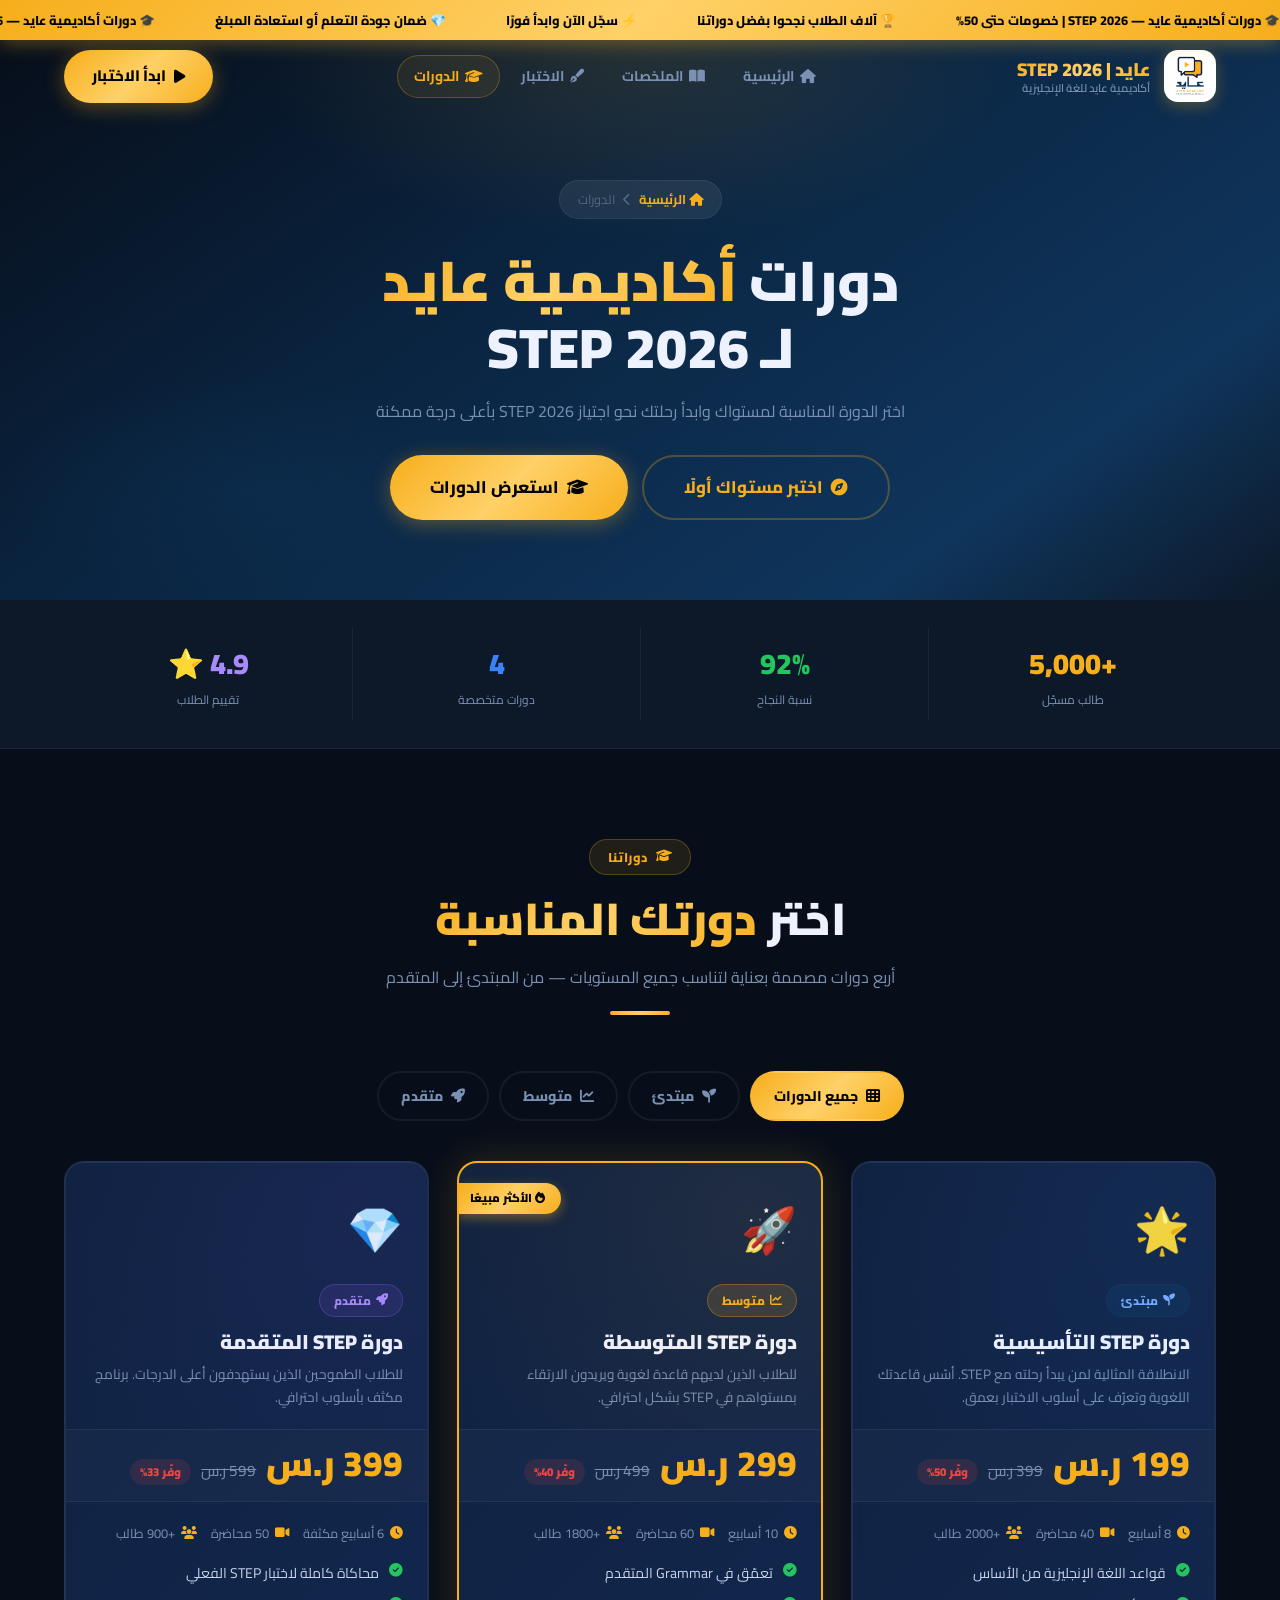
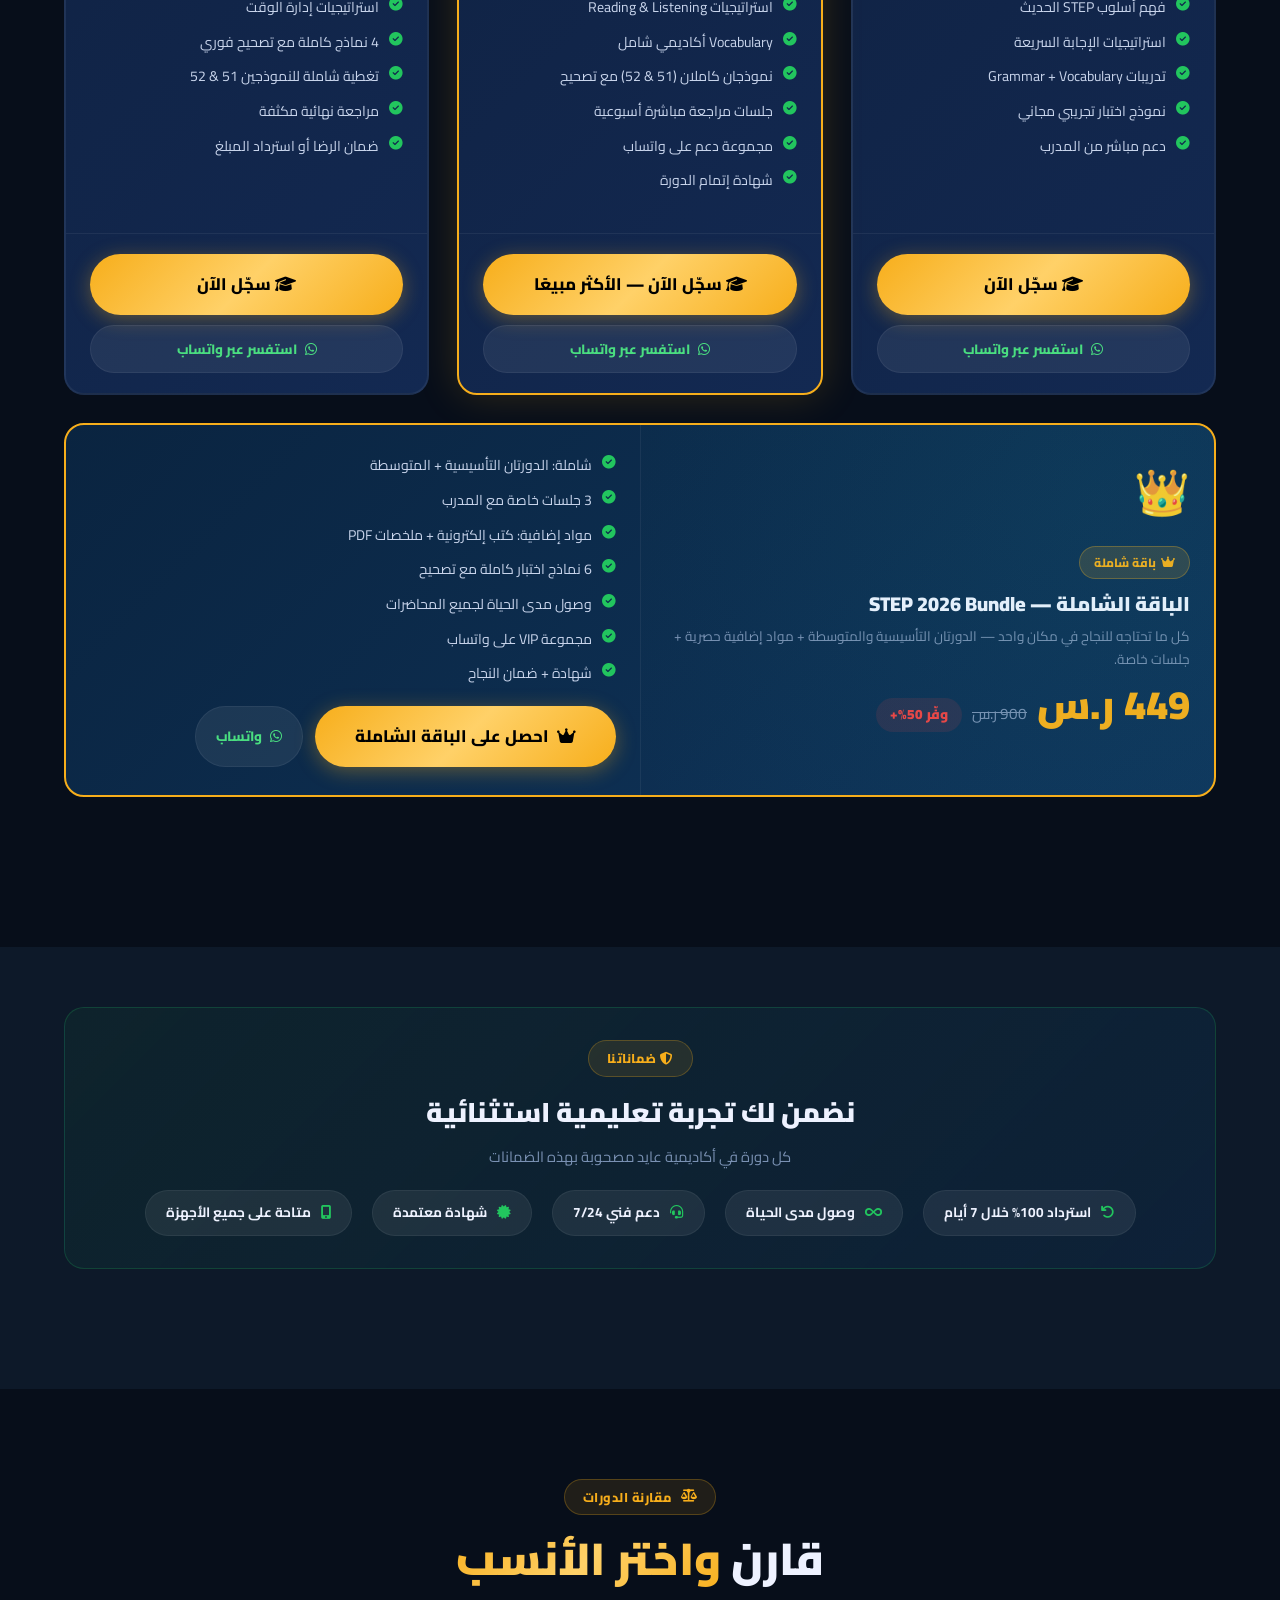
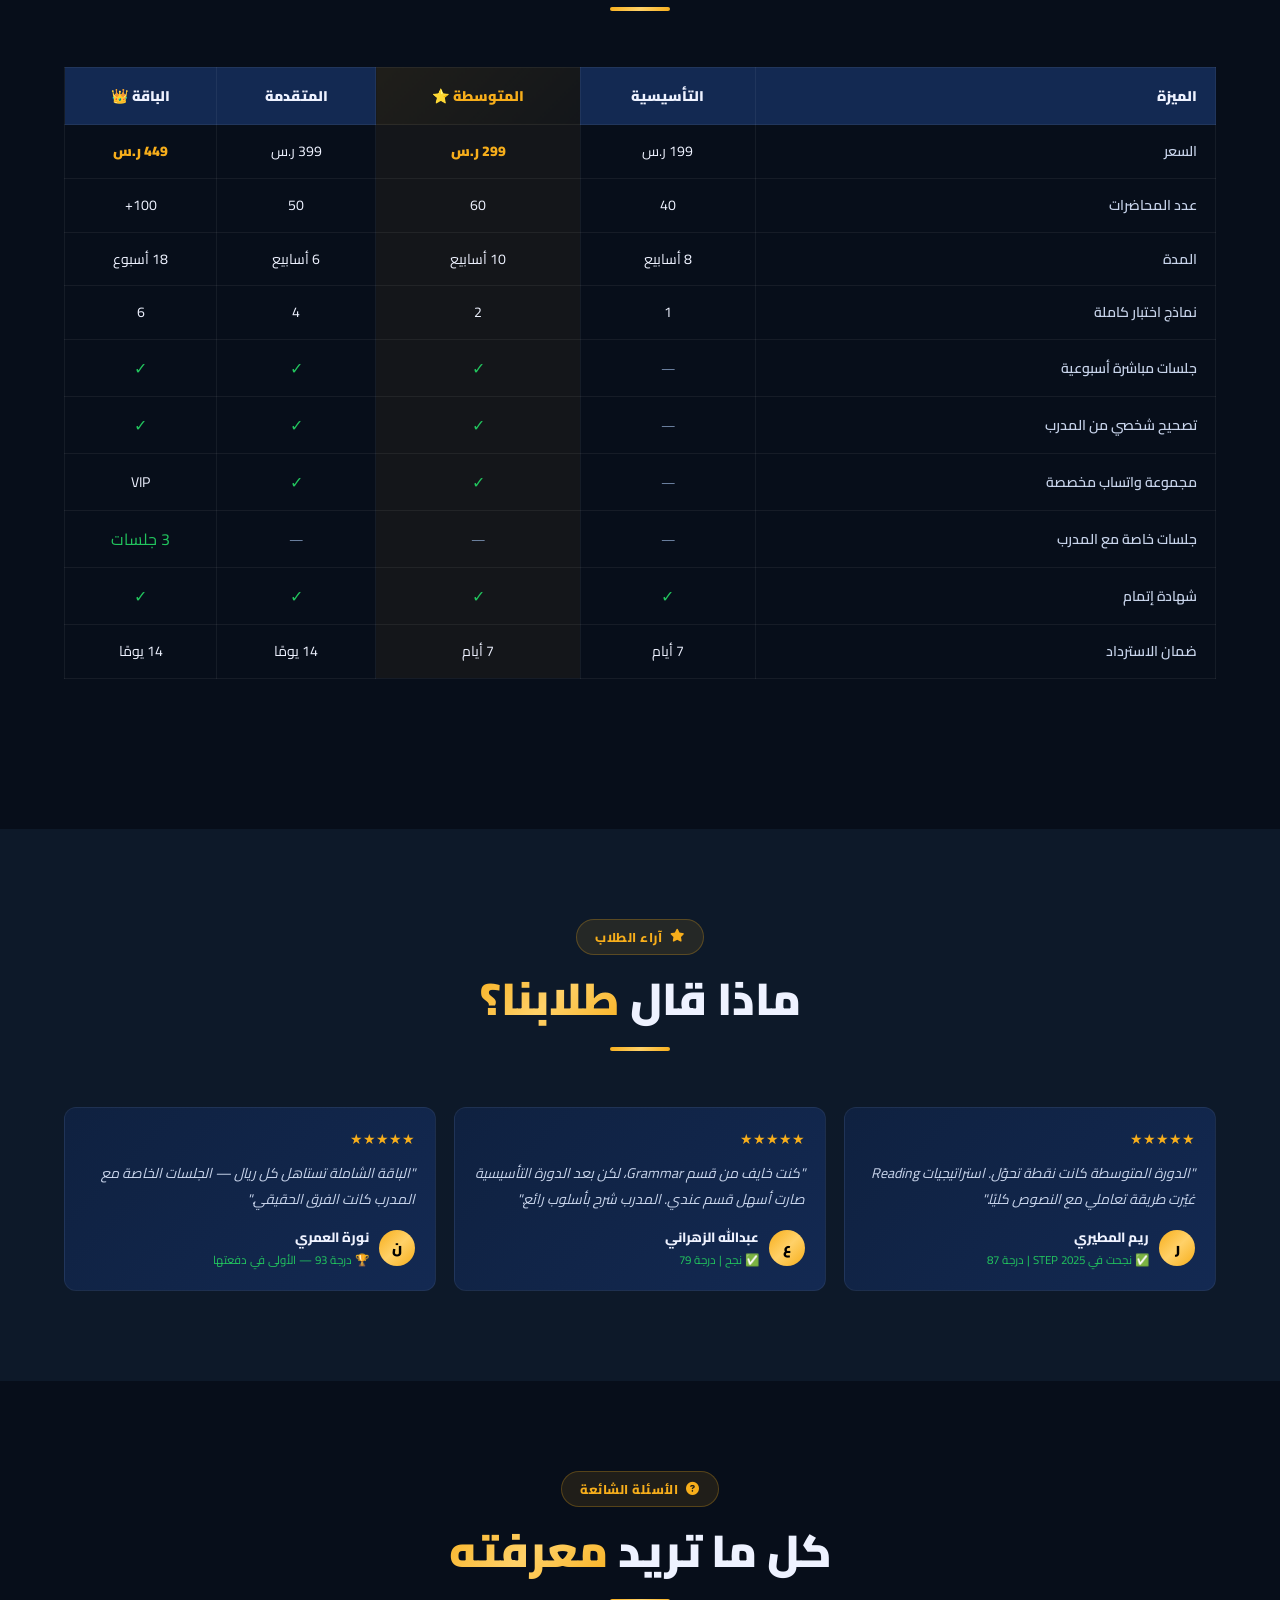
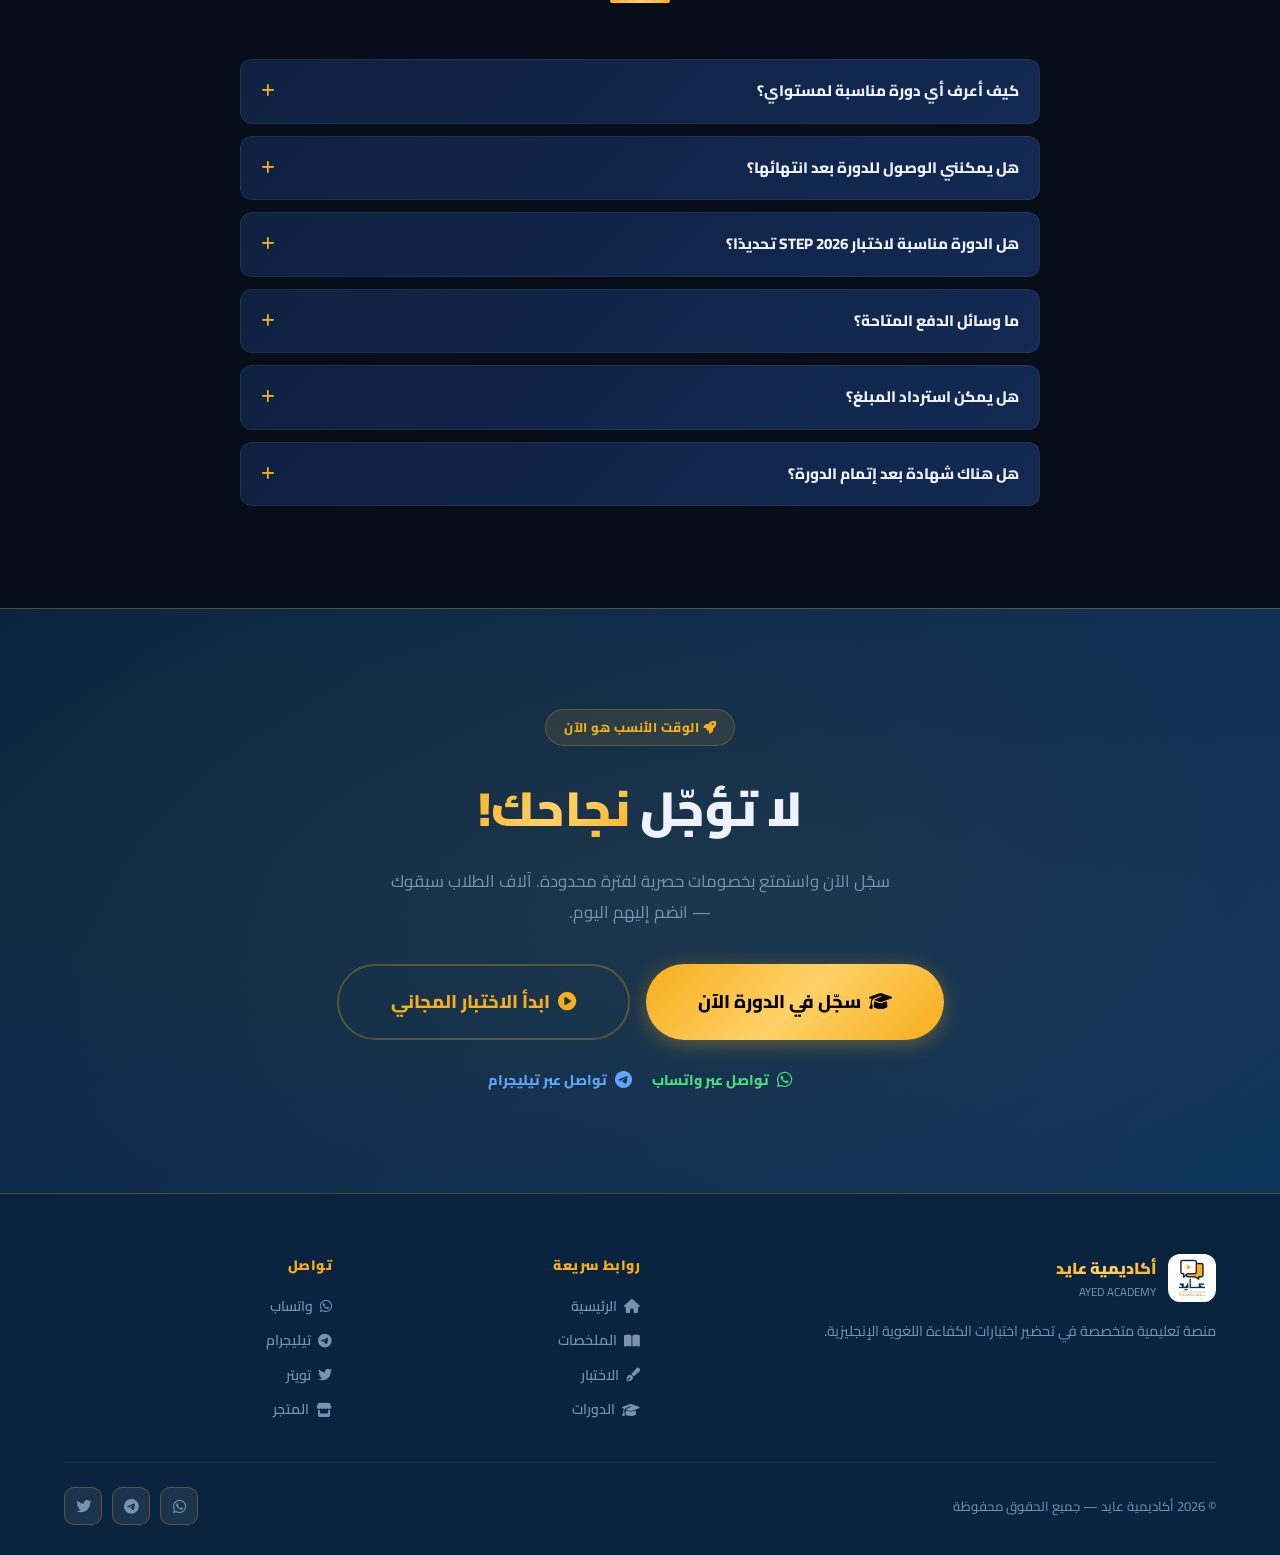
==== courses.html @ 9ea05478 "feat: add Ayed Academy STEP 2026 educational website - index.html: Main landing page with hero, feat" ====
<!DOCTYPE html>
<html lang="ar" dir="rtl">
<head>
<meta charset="UTF-8"/>
<meta name="viewport" content="width=device-width, initial-scale=1.0"/>
<title>الدورات — عايد | STEP 2026</title>
<link rel="stylesheet" href="css/shared.css"/>
<link rel="stylesheet" href="https://cdn.jsdelivr.net/npm/@fortawesome/fontawesome-free@6.5.0/css/all.min.css"/>
<style>
/* ── COURSES EXCLUSIVE ── */

/* Course cards */
.courses-grid {
  display: grid; grid-template-columns: repeat(3,1fr);
  gap: 28px; margin-bottom: 60px;
}
@media(max-width:900px) { .courses-grid { grid-template-columns: 1fr; max-width: 520px; margin-left: auto; margin-right: auto; } }

.course-card {
  background: var(--grad-card); border: 2px solid var(--border);
  border-radius: var(--radius); overflow: hidden;
  transition: all 0.35s; position: relative;
  display: flex; flex-direction: column;
}
.course-card:hover { transform: translateY(-8px); border-color: var(--border2); box-shadow: var(--shadow2); }
.course-card.featured { border-color: var(--gold); box-shadow: var(--glow); }
.course-card.featured:hover { box-shadow: var(--glow2); }

.cc-ribbon {
  position: absolute; top: 20px; left: -1px;
  background: var(--grad-gold); color: #000;
  padding: 5px 16px 5px 12px; font-size: 0.72rem; font-weight: 900;
  border-radius: 0 50px 50px 0;
  box-shadow: 0 4px 12px rgba(247,174,27,0.4);
}

.cc-header {
  padding: 28px 24px 20px;
  position: relative;
  overflow: hidden;
}
.cc-header::before {
  content: '';
  position: absolute; inset: 0;
  opacity: 0.07;
}
.course-card:nth-child(1) .cc-header::before { background: radial-gradient(circle at 80% 20%, var(--info), transparent); }
.course-card:nth-child(2) .cc-header::before { background: radial-gradient(circle at 80% 20%, var(--gold), transparent); }
.course-card:nth-child(3) .cc-header::before { background: radial-gradient(circle at 80% 20%, var(--purple), transparent); }
.course-card:nth-child(4) .cc-header::before { background: radial-gradient(circle at 80% 20%, var(--teal), transparent); }

.cc-emoji { font-size: 2.8rem; margin-bottom: 14px; }
.cc-badge { display: inline-flex; align-items: center; gap: 5px; margin-bottom: 12px; }
.cc-name { font-size: 1.25rem; font-weight: 900; margin-bottom: 8px; line-height: 1.3; }
.cc-sub { font-size: 0.85rem; color: var(--muted); line-height: 1.7; }

.cc-price-box {
  padding: 16px 24px;
  background: rgba(255,255,255,0.025);
  border-top: 1px solid var(--border);
  border-bottom: 1px solid var(--border);
}
.cc-price { font-size: 2.2rem; font-weight: 900; color: var(--gold); line-height: 1; }
.cc-price-row { display: flex; align-items: baseline; gap: 10px; }
.cc-orig { font-size: 0.95rem; color: var(--muted); text-decoration: line-through; }
.cc-disc {
  background: var(--danger-bg); color: var(--danger);
  padding: 3px 10px; border-radius: 50px; font-size: 0.72rem; font-weight: 900;
}

.cc-body { padding: 20px 24px; flex: 1; }
.cc-features { display: flex; flex-direction: column; gap: 10px; margin-bottom: 20px; }
.cc-feat { display: flex; align-items: flex-start; gap: 10px; font-size: 0.88rem; color: var(--text2); }
.cc-feat i { color: var(--success); font-size: 0.85rem; margin-top: 3px; flex-shrink: 0; }
.cc-meta { display: flex; gap: 14px; flex-wrap: wrap; margin-bottom: 16px; }
.cc-meta-item { display: flex; align-items: center; gap: 6px; font-size: 0.8rem; color: var(--muted); }
.cc-meta-item i { color: var(--gold); }

.cc-footer { padding: 20px 24px; border-top: 1px solid var(--border); }
.cc-cta { width: 100%; display: block; text-align: center; margin-bottom: 10px; }
.cc-whatsapp {
  width: 100%; display: flex; align-items: center; justify-content: center; gap: 8px;
  padding: 10px; border-radius: 50px; background: var(--glass2); border: 1px solid var(--border);
  color: #4ade80; font-family: var(--font); font-size: 0.84rem; font-weight: 800;
  transition: var(--transition); cursor: pointer;
}
.cc-whatsapp:hover { background: rgba(34,197,94,0.1); border-color: rgba(34,197,94,0.4); transform: translateY(-2px); }

/* Level indicator */
.level-tabs {
  display: flex; gap: 10px; justify-content: center; margin-bottom: 40px; flex-wrap: wrap;
}
.level-tab {
  display: flex; align-items: center; gap: 8px;
  padding: 10px 22px; border-radius: 50px;
  border: 2px solid var(--border); background: transparent;
  color: var(--muted); font-family: var(--font); font-weight: 800;
  font-size: 0.88rem; cursor: pointer; transition: var(--transition);
}
.level-tab.active { background: var(--grad-gold); color: #000; border-color: transparent; }
.level-tab:hover:not(.active) { border-color: var(--border2); color: var(--gold); }

/* Compare table */
.compare-wrap { overflow-x: auto; margin-bottom: 60px; }
.compare-table {
  width: 100%; border-collapse: collapse; min-width: 600px;
}
.compare-table th {
  padding: 16px 18px; text-align: center; font-weight: 900;
  font-size: 0.88rem; background: var(--card2);
  border: 1px solid var(--border);
}
.compare-table th:first-child { text-align: right; width: 40%; }
.compare-table td {
  padding: 14px 18px; text-align: center; font-size: 0.88rem;
  border: 1px solid var(--border);
  transition: background 0.2s;
}
.compare-table td:first-child { text-align: right; color: var(--text2); font-weight: 600; }
.compare-table tr:hover td { background: var(--glass2); }
.compare-table .check { color: var(--success); font-size: 1rem; }
.compare-table .cross { color: var(--muted); font-size: 0.8rem; }
.compare-table .highlight-col { background: rgba(247,174,27,0.05); }
.compare-table thead th.highlight-col {
  background: linear-gradient(135deg, rgba(247,174,27,0.1), rgba(247,174,27,0.05));
  color: var(--gold);
}

/* FAQ */
.faq-list { max-width: 800px; margin: 0 auto; }
.faq-item {
  background: var(--grad-card); border: 1px solid var(--border);
  border-radius: var(--radius-sm); margin-bottom: 12px;
  overflow: hidden; transition: border-color 0.3s;
}
.faq-item:hover { border-color: var(--border2); }
.faq-q {
  padding: 18px 20px; font-weight: 800; font-size: 0.95rem;
  cursor: pointer; display: flex; align-items: center; justify-content: space-between; gap: 12px;
}
.faq-q i { color: var(--gold); font-size: 0.9rem; transition: transform 0.3s; flex-shrink: 0; }
.faq-item.open .faq-q i { transform: rotate(45deg); }
.faq-a {
  display: none; padding: 0 20px 18px;
  font-size: 0.88rem; color: var(--muted); line-height: 1.85;
}
.faq-item.open .faq-a { display: block; }

/* Testimonials mini */
.testi-mini-grid { display: grid; grid-template-columns: repeat(3,1fr); gap: 18px; }
@media(max-width:768px) { .testi-mini-grid { grid-template-columns: 1fr; } }
.testi-mini {
  background: var(--grad-card); border: 1px solid var(--border);
  border-radius: var(--radius-sm); padding: 20px;
  transition: var(--transition);
}
.testi-mini:hover { border-color: var(--border2); transform: translateY(-3px); }
.tm-stars { color: var(--gold); font-size: 0.85rem; margin-bottom: 10px; }
.tm-text { font-size: 0.88rem; color: var(--text2); line-height: 1.8; margin-bottom: 14px; font-style: italic; }
.tm-author { display: flex; align-items: center; gap: 10px; }
.tm-avatar { width: 36px; height: 36px; border-radius: 50%; background: var(--grad-gold); color: #000; display: flex; align-items: center; justify-content: center; font-weight: 900; font-size: 0.88rem; flex-shrink: 0; }
.tm-name { font-weight: 800; font-size: 0.84rem; }
.tm-score { font-size: 0.72rem; color: var(--success); }

/* Guarantee strip */
.guarantee-strip {
  background: linear-gradient(135deg, rgba(34,197,94,0.06), rgba(15,53,92,0.3));
  border: 1px solid rgba(34,197,94,0.2);
  border-radius: var(--radius); padding: 32px; text-align: center;
  margin-bottom: 60px;
}
.gs-badges { display: flex; gap: 20px; justify-content: center; flex-wrap: wrap; margin-top: 20px; }
.gs-badge {
  display: flex; align-items: center; gap: 10px;
  background: var(--glass2); border: 1px solid var(--border);
  border-radius: 50px; padding: 10px 20px;
  font-size: 0.85rem; font-weight: 700;
}
.gs-badge i { color: var(--success); }
</style>
</head>
<body>

<!-- TICKER -->
<div class="ticker-bar">
  <div class="ticker-track">
    <span class="ticker-item">🎓 دورات أكاديمية عايد — STEP 2026 | خصومات حتى 50%</span>
    <span class="ticker-item">🏆 آلاف الطلاب نجحوا بفضل دوراتنا</span>
    <span class="ticker-item">⚡ سجّل الآن وابدأ فورًا</span>
    <span class="ticker-item">💎 ضمان جودة التعلم أو استعادة المبلغ</span>
    <span class="ticker-item">🎓 دورات أكاديمية عايد — STEP 2026 | خصومات حتى 50%</span>
    <span class="ticker-item">🏆 آلاف الطلاب نجحوا بفضل دوراتنا</span>
    <span class="ticker-item">⚡ سجّل الآن وابدأ فورًا</span>
    <span class="ticker-item">💎 ضمان جودة التعلم أو استعادة المبلغ</span>
  </div>
</div>

<!-- NAVBAR -->
<nav class="navbar" id="navbar">
  <div class="nav-inner">
    <a href="index.html" class="nav-logo">
      <img src="images/logo.png" alt="أكاديمية عايد" class="nav-logo-img"/>
      <div class="nav-logo-text">
        <div class="nav-logo-title">عايد | STEP 2026</div>
        <div class="nav-logo-sub">أكاديمية عايد للغة الإنجليزية</div>
      </div>
    </a>
    <div class="nav-links">
      <a href="index.html" class="nav-link"><i class="fas fa-home"></i> الرئيسية</a>
      <a href="summaries.html" class="nav-link"><i class="fas fa-book-open"></i> الملخصات</a>
      <a href="quiz.html" class="nav-link"><i class="fas fa-pen-fancy"></i> الاختبار</a>
      <a href="https://studentservices241445-rgb.github.io/STEP-2030/" class="nav-link active"><i class="fas fa-graduation-cap"></i> الدورات</a>
    </div>
    <a href="quiz.html" class="nav-cta btn btn-gold">
      <i class="fas fa-play"></i> ابدأ الاختبار
    </a>
    <button class="nav-toggle" id="navToggle"><i class="fas fa-bars" id="navIcon"></i></button>
  </div>
  <div class="mobile-menu" id="mobileMenu">
    <a href="index.html"><i class="fas fa-home"></i> الرئيسية</a>
    <a href="summaries.html"><i class="fas fa-book-open"></i> الملخصات</a>
    <a href="quiz.html"><i class="fas fa-pen-fancy"></i> الاختبار</a>
    <a href="https://studentservices241445-rgb.github.io/STEP-2030/" class="active"><i class="fas fa-graduation-cap"></i> الدورات</a>
  </div>
</nav>

<!-- PAGE HERO -->
<div class="page-hero">
  <div class="container">
    <div class="breadcrumb">
      <a href="index.html"><i class="fas fa-home"></i> الرئيسية</a>
      <span><i class="fas fa-chevron-left"></i></span>
      <span>الدورات</span>
    </div>
    <h1 class="page-hero-title">
      دورات <span class="gold">أكاديمية عايد</span><br>لـ STEP 2026
    </h1>
    <p class="page-hero-desc">
      اختر الدورة المناسبة لمستواك وابدأ رحلتك نحو اجتياز STEP 2026 بأعلى درجة ممكنة
    </p>
    <div style="display:flex;gap:14px;justify-content:center;flex-wrap:wrap;margin-top:8px;">
      <a href="quiz.html" class="btn btn-outline btn-lg">
        <i class="fas fa-compass"></i> اختبر مستواك أولًا
      </a>
      <a href="#courses" class="btn btn-gold btn-lg">
        <i class="fas fa-graduation-cap"></i> استعرض الدورات
      </a>
    </div>
  </div>
</div>

<!-- STATS BAR -->
<div style="background:var(--bg2);border-bottom:1px solid var(--border);">
  <div class="container">
    <div class="grid-4" style="padding:28px 0;gap:0;">
      <div style="text-align:center;padding:10px;border-left:1px solid var(--border);">
        <div style="font-size:1.8rem;font-weight:900;color:var(--gold);">+5,000</div>
        <div style="font-size:0.75rem;color:var(--muted);">طالب مسجّل</div>
      </div>
      <div style="text-align:center;padding:10px;border-left:1px solid var(--border);">
        <div style="font-size:1.8rem;font-weight:900;color:var(--success);">92%</div>
        <div style="font-size:0.75rem;color:var(--muted);">نسبة النجاح</div>
      </div>
      <div style="text-align:center;padding:10px;border-left:1px solid var(--border);">
        <div style="font-size:1.8rem;font-weight:900;color:var(--info);">4</div>
        <div style="font-size:0.75rem;color:var(--muted);">دورات متخصصة</div>
      </div>
      <div style="text-align:center;padding:10px;">
        <div style="font-size:1.8rem;font-weight:900;color:#a78bfa;">4.9 ⭐</div>
        <div style="font-size:0.75rem;color:var(--muted);">تقييم الطلاب</div>
      </div>
    </div>
  </div>
</div>

<!-- MAIN -->
<main>
  <!-- COURSES -->
  <section class="section" id="courses">
    <div class="container">
      <div class="section-header">
        <div class="section-eyebrow"><i class="fas fa-graduation-cap"></i> دوراتنا</div>
        <h2 class="section-title">اختر <span class="highlight">دورتك المناسبة</span></h2>
        <p class="section-desc">
          أربع دورات مصممة بعناية لتناسب جميع المستويات — من المبتدئ إلى المتقدم
        </p>
        <div class="divider"></div>
      </div>

      <!-- Level filter -->
      <div class="level-tabs">
        <button class="level-tab active" onclick="filterCourses('all')"><i class="fas fa-th"></i> جميع الدورات</button>
        <button class="level-tab" onclick="filterCourses('foundation')"><i class="fas fa-seedling"></i> مبتدئ</button>
        <button class="level-tab" onclick="filterCourses('intermediate')"><i class="fas fa-chart-line"></i> متوسط</button>
        <button class="level-tab" onclick="filterCourses('advanced')"><i class="fas fa-rocket"></i> متقدم</button>
      </div>

      <div class="courses-grid" id="coursesGrid">

        <!-- Course 1: Foundation -->
        <div class="course-card" data-level="foundation">
          <div class="cc-header">
            <div class="cc-emoji">🌟</div>
            <div class="cc-badge"><span class="badge badge-navy"><i class="fas fa-seedling"></i> مبتدئ</span></div>
            <div class="cc-name">دورة STEP التأسيسية</div>
            <div class="cc-sub">الانطلاقة المثالية لمن يبدأ رحلته مع STEP. أسّس قاعدتك اللغوية وتعرّف على أسلوب الاختبار بعمق.</div>
          </div>
          <div class="cc-price-box">
            <div class="cc-price-row">
              <div class="cc-price">199 ر.س</div>
              <div class="cc-orig">399 ر.س</div>
              <div class="cc-disc">وفّر 50%</div>
            </div>
          </div>
          <div class="cc-body">
            <div class="cc-meta">
              <div class="cc-meta-item"><i class="fas fa-clock"></i> 8 أسابيع</div>
              <div class="cc-meta-item"><i class="fas fa-video"></i> 40 محاضرة</div>
              <div class="cc-meta-item"><i class="fas fa-users"></i> +2000 طالب</div>
            </div>
            <div class="cc-features">
              <div class="cc-feat"><i class="fas fa-check-circle"></i> قواعد اللغة الإنجليزية من الأساس</div>
              <div class="cc-feat"><i class="fas fa-check-circle"></i> فهم أسلوب STEP الحديث</div>
              <div class="cc-feat"><i class="fas fa-check-circle"></i> استراتيجيات الإجابة السريعة</div>
              <div class="cc-feat"><i class="fas fa-check-circle"></i> تدريبات Grammar + Vocabulary</div>
              <div class="cc-feat"><i class="fas fa-check-circle"></i> نموذج اختبار تجريبي مجاني</div>
              <div class="cc-feat"><i class="fas fa-check-circle"></i> دعم مباشر من المدرب</div>
            </div>
          </div>
          <div class="cc-footer">
            <a href="https://studentservices241445-rgb.github.io/STEP-2030/" target="_blank" class="btn btn-gold cc-cta btn-lg">
              <i class="fas fa-graduation-cap"></i> سجّل الآن
            </a>
            <button class="cc-whatsapp" onclick="window.open('https://wa.me/966500000000?text=أريد الاستفسار عن دورة STEP التأسيسية','_blank')">
              <i class="fab fa-whatsapp"></i> استفسر عبر واتساب
            </button>
          </div>
        </div>

        <!-- Course 2: Intermediate (FEATURED) -->
        <div class="course-card featured" data-level="intermediate">
          <div class="cc-ribbon"><i class="fas fa-fire"></i> الأكثر مبيعًا</div>
          <div class="cc-header">
            <div class="cc-emoji">🚀</div>
            <div class="cc-badge"><span class="badge badge-gold"><i class="fas fa-chart-line"></i> متوسط</span></div>
            <div class="cc-name">دورة STEP المتوسطة</div>
            <div class="cc-sub">للطلاب الذين لديهم قاعدة لغوية ويريدون الارتقاء بمستواهم في STEP بشكل احترافي.</div>
          </div>
          <div class="cc-price-box">
            <div class="cc-price-row">
              <div class="cc-price">299 ر.س</div>
              <div class="cc-orig">499 ر.س</div>
              <div class="cc-disc">وفّر 40%</div>
            </div>
          </div>
          <div class="cc-body">
            <div class="cc-meta">
              <div class="cc-meta-item"><i class="fas fa-clock"></i> 10 أسابيع</div>
              <div class="cc-meta-item"><i class="fas fa-video"></i> 60 محاضرة</div>
              <div class="cc-meta-item"><i class="fas fa-users"></i> +1800 طالب</div>
            </div>
            <div class="cc-features">
              <div class="cc-feat"><i class="fas fa-check-circle"></i> تعمّق في Grammar المتقدم</div>
              <div class="cc-feat"><i class="fas fa-check-circle"></i> استراتيجيات Reading & Listening</div>
              <div class="cc-feat"><i class="fas fa-check-circle"></i> Vocabulary أكاديمي شامل</div>
              <div class="cc-feat"><i class="fas fa-check-circle"></i> نموذجان كاملان (51 & 52) مع تصحيح</div>
              <div class="cc-feat"><i class="fas fa-check-circle"></i> جلسات مراجعة مباشرة أسبوعية</div>
              <div class="cc-feat"><i class="fas fa-check-circle"></i> مجموعة دعم على واتساب</div>
              <div class="cc-feat"><i class="fas fa-check-circle"></i> شهادة إتمام الدورة</div>
            </div>
          </div>
          <div class="cc-footer">
            <a href="https://studentservices241445-rgb.github.io/STEP-2030/" target="_blank" class="btn btn-gold cc-cta btn-lg">
              <i class="fas fa-graduation-cap"></i> سجّل الآن — الأكثر مبيعًا
            </a>
            <button class="cc-whatsapp" onclick="window.open('https://wa.me/966500000000?text=أريد الاستفسار عن دورة STEP المتوسطة','_blank')">
              <i class="fab fa-whatsapp"></i> استفسر عبر واتساب
            </button>
          </div>
        </div>

        <!-- Course 3: Advanced -->
        <div class="course-card" data-level="advanced">
          <div class="cc-header">
            <div class="cc-emoji">💎</div>
            <div class="cc-badge"><span class="badge badge-purple"><i class="fas fa-rocket"></i> متقدم</span></div>
            <div class="cc-name">دورة STEP المتقدمة</div>
            <div class="cc-sub">للطلاب الطموحين الذين يستهدفون أعلى الدرجات. برنامج مكثف بأسلوب احترافي.</div>
          </div>
          <div class="cc-price-box">
            <div class="cc-price-row">
              <div class="cc-price">399 ر.س</div>
              <div class="cc-orig">599 ر.س</div>
              <div class="cc-disc">وفّر 33%</div>
            </div>
          </div>
          <div class="cc-body">
            <div class="cc-meta">
              <div class="cc-meta-item"><i class="fas fa-clock"></i> 6 أسابيع مكثفة</div>
              <div class="cc-meta-item"><i class="fas fa-video"></i> 50 محاضرة</div>
              <div class="cc-meta-item"><i class="fas fa-users"></i> +900 طالب</div>
            </div>
            <div class="cc-features">
              <div class="cc-feat"><i class="fas fa-check-circle"></i> محاكاة كاملة لاختبار STEP الفعلي</div>
              <div class="cc-feat"><i class="fas fa-check-circle"></i> استراتيجيات إدارة الوقت</div>
              <div class="cc-feat"><i class="fas fa-check-circle"></i> 4 نماذج كاملة مع تصحيح فوري</div>
              <div class="cc-feat"><i class="fas fa-check-circle"></i> تغطية شاملة للنموذجين 51 & 52</div>
              <div class="cc-feat"><i class="fas fa-check-circle"></i> مراجعة نهائية مكثفة</div>
              <div class="cc-feat"><i class="fas fa-check-circle"></i> ضمان الرضا أو استرداد المبلغ</div>
            </div>
          </div>
          <div class="cc-footer">
            <a href="https://studentservices241445-rgb.github.io/STEP-2030/" target="_blank" class="btn btn-gold cc-cta btn-lg">
              <i class="fas fa-graduation-cap"></i> سجّل الآن
            </a>
            <button class="cc-whatsapp" onclick="window.open('https://wa.me/966500000000?text=أريد الاستفسار عن دورة STEP المتقدمة','_blank')">
              <i class="fab fa-whatsapp"></i> استفسر عبر واتساب
            </button>
          </div>
        </div>

        <!-- Course 4: Full Bundle -->
        <div class="course-card" data-level="all" style="grid-column:1/-1;background:linear-gradient(135deg,var(--navy-deep),var(--navy));border-color:var(--gold);">
          <div style="display:grid;grid-template-columns:1fr 1fr;gap:0;flex:1;">
            <div class="cc-header" style="border-left:1px solid var(--border);">
              <div class="cc-emoji">👑</div>
              <div class="cc-badge"><span class="badge badge-gold"><i class="fas fa-crown"></i> باقة شاملة</span></div>
              <div class="cc-name">الباقة الشاملة — STEP 2026 Bundle</div>
              <div class="cc-sub">كل ما تحتاجه للنجاح في مكان واحد — الدورتان التأسيسية والمتوسطة + مواد إضافية حصرية + جلسات خاصة.</div>
              <div class="cc-price-box" style="padding:14px 0 0;background:transparent;border:none;margin-top:auto;">
                <div class="cc-price-row">
                  <div class="cc-price" style="font-size:2.5rem;">449 ر.س</div>
                  <div class="cc-orig">900 ر.س</div>
                  <div class="cc-disc" style="font-size:0.85rem;padding:5px 14px;">وفّر 50%+</div>
                </div>
              </div>
            </div>
            <div class="cc-body" style="padding:28px 24px;">
              <div class="cc-features">
                <div class="cc-feat"><i class="fas fa-check-circle"></i> شاملة: الدورتان التأسيسية + المتوسطة</div>
                <div class="cc-feat"><i class="fas fa-check-circle"></i> 3 جلسات خاصة مع المدرب</div>
                <div class="cc-feat"><i class="fas fa-check-circle"></i> مواد إضافية: كتب إلكترونية + ملخصات PDF</div>
                <div class="cc-feat"><i class="fas fa-check-circle"></i> 6 نماذج اختبار كاملة مع تصحيح</div>
                <div class="cc-feat"><i class="fas fa-check-circle"></i> وصول مدى الحياة لجميع المحاضرات</div>
                <div class="cc-feat"><i class="fas fa-check-circle"></i> مجموعة VIP على واتساب</div>
                <div class="cc-feat"><i class="fas fa-check-circle"></i> شهادة + ضمان النجاح</div>
              </div>
              <div style="display:flex;gap:12px;flex-wrap:wrap;margin-top:20px;">
                <a href="https://studentservices241445-rgb.github.io/STEP-2030/" target="_blank" class="btn btn-gold btn-lg">
                  <i class="fas fa-crown"></i> احصل على الباقة الشاملة
                </a>
                <button class="cc-whatsapp" style="width:auto;padding:12px 20px;" onclick="window.open('https://wa.me/966500000000?text=أريد الاستفسار عن الباقة الشاملة STEP 2026','_blank')">
                  <i class="fab fa-whatsapp"></i> واتساب
                </button>
              </div>
            </div>
          </div>
        </div>

      </div>
    </div>
  </section>

  <!-- GUARANTEE -->
  <section class="section-sm" style="background:var(--bg2);">
    <div class="container">
      <div class="guarantee-strip">
        <div class="section-eyebrow" style="display:table;margin:0 auto 12px;">
          <i class="fas fa-shield-alt"></i> ضماناتنا
        </div>
        <h2 style="font-size:1.7rem;font-weight:900;margin-bottom:8px;">نضمن لك تجربة تعليمية استثنائية</h2>
        <p style="color:var(--muted);font-size:0.92rem;">كل دورة في أكاديمية عايد مصحوبة بهذه الضمانات</p>
        <div class="gs-badges">
          <div class="gs-badge"><i class="fas fa-undo"></i> استرداد 100% خلال 7 أيام</div>
          <div class="gs-badge"><i class="fas fa-infinity"></i> وصول مدى الحياة</div>
          <div class="gs-badge"><i class="fas fa-headset"></i> دعم فني 7/24</div>
          <div class="gs-badge"><i class="fas fa-certificate"></i> شهادة معتمدة</div>
          <div class="gs-badge"><i class="fas fa-mobile-alt"></i> متاحة على جميع الأجهزة</div>
        </div>
      </div>
    </div>
  </section>

  <!-- COMPARE TABLE -->
  <section class="section" id="compare">
    <div class="container">
      <div class="section-header">
        <div class="section-eyebrow"><i class="fas fa-balance-scale"></i> مقارنة الدورات</div>
        <h2 class="section-title">قارن <span class="highlight">واختر الأنسب</span></h2>
        <div class="divider"></div>
      </div>
      <div class="compare-wrap">
        <table class="compare-table">
          <thead>
            <tr>
              <th>الميزة</th>
              <th>التأسيسية</th>
              <th class="highlight-col">المتوسطة ⭐</th>
              <th>المتقدمة</th>
              <th>الباقة 👑</th>
            </tr>
          </thead>
          <tbody>
            <tr>
              <td>السعر</td>
              <td>199 ر.س</td>
              <td class="highlight-col" style="color:var(--gold);font-weight:900;">299 ر.س</td>
              <td>399 ر.س</td>
              <td style="color:var(--gold);font-weight:900;">449 ر.س</td>
            </tr>
            <tr>
              <td>عدد المحاضرات</td>
              <td>40</td>
              <td class="highlight-col">60</td>
              <td>50</td>
              <td>100+</td>
            </tr>
            <tr>
              <td>المدة</td>
              <td>8 أسابيع</td>
              <td class="highlight-col">10 أسابيع</td>
              <td>6 أسابيع</td>
              <td>18 أسبوع</td>
            </tr>
            <tr>
              <td>نماذج اختبار كاملة</td>
              <td>1</td>
              <td class="highlight-col">2</td>
              <td>4</td>
              <td>6</td>
            </tr>
            <tr>
              <td>جلسات مباشرة أسبوعية</td>
              <td class="cross">—</td>
              <td class="highlight-col"><span class="check">✓</span></td>
              <td><span class="check">✓</span></td>
              <td><span class="check">✓</span></td>
            </tr>
            <tr>
              <td>تصحيح شخصي من المدرب</td>
              <td class="cross">—</td>
              <td class="highlight-col"><span class="check">✓</span></td>
              <td><span class="check">✓</span></td>
              <td><span class="check">✓</span></td>
            </tr>
            <tr>
              <td>مجموعة واتساب مخصصة</td>
              <td class="cross">—</td>
              <td class="highlight-col"><span class="check">✓</span></td>
              <td><span class="check">✓</span></td>
              <td>VIP</td>
            </tr>
            <tr>
              <td>جلسات خاصة مع المدرب</td>
              <td class="cross">—</td>
              <td class="highlight-col cross">—</td>
              <td class="cross">—</td>
              <td><span class="check">3 جلسات</span></td>
            </tr>
            <tr>
              <td>شهادة إتمام</td>
              <td><span class="check">✓</span></td>
              <td class="highlight-col"><span class="check">✓</span></td>
              <td><span class="check">✓</span></td>
              <td><span class="check">✓</span></td>
            </tr>
            <tr>
              <td>ضمان الاسترداد</td>
              <td>7 أيام</td>
              <td class="highlight-col">7 أيام</td>
              <td>14 يومًا</td>
              <td>14 يومًا</td>
            </tr>
          </tbody>
        </table>
      </div>
    </div>
  </section>

  <!-- TESTIMONIALS -->
  <section class="section" style="background:var(--bg2);" id="reviews">
    <div class="container">
      <div class="section-header">
        <div class="section-eyebrow"><i class="fas fa-star"></i> آراء الطلاب</div>
        <h2 class="section-title">ماذا قال <span class="highlight">طلابنا؟</span></h2>
        <div class="divider"></div>
      </div>
      <div class="testi-mini-grid">
        <div class="testi-mini">
          <div class="tm-stars">★★★★★</div>
          <p class="tm-text">"الدورة المتوسطة كانت نقطة تحوّل. استراتيجيات Reading غيّرت طريقة تعاملي مع النصوص كليًا."</p>
          <div class="tm-author">
            <div class="tm-avatar">ر</div>
            <div>
              <div class="tm-name">ريم المطيري</div>
              <div class="tm-score">✅ نجحت في STEP 2025 | درجة 87</div>
            </div>
          </div>
        </div>
        <div class="testi-mini">
          <div class="tm-stars">★★★★★</div>
          <p class="tm-text">"كنت خايف من قسم Grammar، لكن بعد الدورة التأسيسية صارت أسهل قسم عندي. المدرب شرح بأسلوب رائع."</p>
          <div class="tm-author">
            <div class="tm-avatar">ع</div>
            <div>
              <div class="tm-name">عبدالله الزهراني</div>
              <div class="tm-score">✅ نجح | درجة 79</div>
            </div>
          </div>
        </div>
        <div class="testi-mini">
          <div class="tm-stars">★★★★★</div>
          <p class="tm-text">"الباقة الشاملة تستاهل كل ريال — الجلسات الخاصة مع المدرب كانت الفرق الحقيقي."</p>
          <div class="tm-author">
            <div class="tm-avatar">ن</div>
            <div>
              <div class="tm-name">نورة العمري</div>
              <div class="tm-score">🏆 درجة 93 — الأولى في دفعتها</div>
            </div>
          </div>
        </div>
      </div>
    </div>
  </section>

  <!-- FAQ -->
  <section class="section" id="faq">
    <div class="container">
      <div class="section-header">
        <div class="section-eyebrow"><i class="fas fa-question-circle"></i> الأسئلة الشائعة</div>
        <h2 class="section-title">كل ما تريد <span class="highlight">معرفته</span></h2>
        <div class="divider"></div>
      </div>
      <div class="faq-list">
        <div class="faq-item">
          <div class="faq-q" onclick="toggleFaq(this)">
            كيف أعرف أي دورة مناسبة لمستواي؟
            <i class="fas fa-plus"></i>
          </div>
          <div class="faq-a">ننصح بحل الاختبار التجريبي المجاني أولًا — بعد الانتهاء ستحصل على توصية تلقائية بالدورة الأنسب لمستواك بناءً على نتيجتك في كل قسم.</div>
        </div>
        <div class="faq-item">
          <div class="faq-q" onclick="toggleFaq(this)">
            هل يمكنني الوصول للدورة بعد انتهائها؟
            <i class="fas fa-plus"></i>
          </div>
          <div class="faq-a">نعم، جميع الدورات تأتي مع وصول مدى الحياة لجميع المحاضرات والمواد. يمكنك مراجعة المحتوى في أي وقت.</div>
        </div>
        <div class="faq-item">
          <div class="faq-q" onclick="toggleFaq(this)">
            هل الدورة مناسبة لاختبار STEP 2026 تحديدًا؟
            <i class="fas fa-plus"></i>
          </div>
          <div class="faq-a">نعم، جميع دوراتنا محدّثة خصيصًا لتتوافق مع أسلوب ومتطلبات اختبار STEP 2026 بما يشمل النموذجين 51 و52.</div>
        </div>
        <div class="faq-item">
          <div class="faq-q" onclick="toggleFaq(this)">
            ما وسائل الدفع المتاحة؟
            <i class="fas fa-plus"></i>
          </div>
          <div class="faq-a">ندعم جميع وسائل الدفع الإلكترونية: بطاقات فيزا / ماستركارد، مدى، آبل باي، وتحويل بنكي. التسجيل والدفع آمن 100%.</div>
        </div>
        <div class="faq-item">
          <div class="faq-q" onclick="toggleFaq(this)">
            هل يمكن استرداد المبلغ؟
            <i class="fas fa-plus"></i>
          </div>
          <div class="faq-a">نعم، نقدم ضمان استرداد كامل خلال 7 أيام من تاريخ الاشتراك بدون شروط معقدة. رضاك هو أولويتنا.</div>
        </div>
        <div class="faq-item">
          <div class="faq-q" onclick="toggleFaq(this)">
            هل هناك شهادة بعد إتمام الدورة؟
            <i class="fas fa-plus"></i>
          </div>
          <div class="faq-a">نعم، كل الدورات تمنحك شهادة إتمام رسمية من أكاديمية عايد يمكن مشاركتها على LinkedIn وسيرتك الذاتية.</div>
        </div>
      </div>
    </div>
  </section>

  <!-- FINAL CTA -->
  <section style="background:linear-gradient(135deg,var(--navy-deep),var(--navy));border-top:1px solid var(--border2);padding:100px 0;text-align:center;position:relative;overflow:hidden;">
    <div style="position:absolute;inset:0;background:radial-gradient(ellipse 70% 70% at 50% 50%,rgba(247,174,27,0.07),transparent);pointer-events:none;"></div>
    <div class="container" style="position:relative;z-index:1;">
      <div class="section-eyebrow" style="display:table;margin:0 auto 20px;"><i class="fas fa-rocket"></i> الوقت الأنسب هو الآن</div>
      <h2 style="font-size:clamp(2rem,4vw,3rem);font-weight:900;margin-bottom:16px;">
        لا تؤجّل<span style="background:var(--grad-gold);-webkit-background-clip:text;-webkit-text-fill-color:transparent;background-clip:text;"> نجاحك!</span>
      </h2>
      <p style="color:var(--muted);font-size:1.05rem;max-width:520px;margin:0 auto 36px;line-height:1.85;">
        سجّل الآن واستمتع بخصومات حصرية لفترة محدودة. آلاف الطلاب سبقوك — انضم إليهم اليوم.
      </p>
      <div style="display:flex;gap:16px;justify-content:center;flex-wrap:wrap;">
        <a href="https://studentservices241445-rgb.github.io/STEP-2030/" target="_blank" class="btn btn-gold btn-xl">
          <i class="fas fa-graduation-cap"></i> سجّل في الدورة الآن
        </a>
        <a href="quiz.html" class="btn btn-outline btn-xl">
          <i class="fas fa-play-circle"></i> ابدأ الاختبار المجاني
        </a>
      </div>
      <div style="margin-top:28px;display:flex;gap:20px;justify-content:center;flex-wrap:wrap;">
        <a href="https://wa.me/966500000000" target="_blank" style="display:flex;align-items:center;gap:8px;color:#4ade80;font-weight:800;font-size:0.88rem;"><i class="fab fa-whatsapp fa-lg"></i> تواصل عبر واتساب</a>
        <a href="https://t.me/ayedacademy" target="_blank" style="display:flex;align-items:center;gap:8px;color:#60a5fa;font-weight:800;font-size:0.88rem;"><i class="fab fa-telegram fa-lg"></i> تواصل عبر تيليجرام</a>
      </div>
    </div>
  </section>
</main>

<!-- FOOTER -->
<footer class="site-footer">
  <div class="container">
    <div class="footer-grid">
      <div class="footer-brand">
        <div class="footer-logo-wrap">
          <img src="images/logo.png" alt="أكاديمية عايد" class="footer-logo-img"/>
          <div class="footer-logo-text">
            <div class="footer-logo-title">أكاديمية عايد</div>
            <div style="font-size:0.72rem;color:var(--muted)">AYED ACADEMY</div>
          </div>
        </div>
        <p>منصة تعليمية متخصصة في تحضير اختبارات الكفاءة اللغوية الإنجليزية.</p>
      </div>
      <div>
        <div class="footer-col-title">روابط سريعة</div>
        <div class="footer-links">
          <a href="index.html"><i class="fas fa-home"></i> الرئيسية</a>
          <a href="summaries.html"><i class="fas fa-book-open"></i> الملخصات</a>
          <a href="quiz.html"><i class="fas fa-pen-fancy"></i> الاختبار</a>
          <a href="https://studentservices241445-rgb.github.io/STEP-2030/"><i class="fas fa-graduation-cap"></i> الدورات</a>
        </div>
      </div>
      <div>
        <div class="footer-col-title">تواصل</div>
        <div class="footer-links">
          <a href="https://wa.me/966500000000" target="_blank"><i class="fab fa-whatsapp"></i> واتساب</a>
          <a href="https://t.me/ayedacademy" target="_blank"><i class="fab fa-telegram"></i> تيليجرام</a>
          <a href="https://twitter.com/ayedacademy" target="_blank"><i class="fab fa-twitter"></i> تويتر</a>
          <a href="https://studentservices241445-rgb.github.io/STEP-2030/" target="_blank"><i class="fas fa-store"></i> المتجر</a>
        </div>
      </div>
    </div>
    <div class="footer-bottom">
      <p>© 2026 أكاديمية عايد — جميع الحقوق محفوظة</p>
      <div class="footer-social">
        <a href="#" class="social-btn"><i class="fab fa-whatsapp"></i></a>
        <a href="#" class="social-btn"><i class="fab fa-telegram"></i></a>
        <a href="#" class="social-btn"><i class="fab fa-twitter"></i></a>
      </div>
    </div>
  </div>
</footer>

<button id="scrollTop" aria-label="العودة للأعلى"><i class="fas fa-arrow-up"></i></button>

<script>
// Navbar
const navbar = document.getElementById('navbar');
const scrollTopBtn = document.getElementById('scrollTop');
window.addEventListener('scroll', () => {
  navbar.classList.toggle('scrolled', window.scrollY > 60);
  scrollTopBtn.classList.toggle('visible', window.scrollY > 400);
});
scrollTopBtn.addEventListener('click', () => window.scrollTo({ top: 0, behavior: 'smooth' }));
document.getElementById('navToggle').addEventListener('click', () => {
  const menu = document.getElementById('mobileMenu');
  const icon = document.getElementById('navIcon');
  const open = menu.classList.toggle('open');
  icon.className = open ? 'fas fa-times' : 'fas fa-bars';
});

// Level filter
function filterCourses(level) {
  document.querySelectorAll('.level-tab').forEach(t => t.classList.remove('active'));
  event.target.closest('.level-tab').classList.add('active');
  document.querySelectorAll('.course-card').forEach(card => {
    if (level === 'all' || card.dataset.level === level || card.dataset.level === 'all') {
      card.style.display = '';
    } else {
      card.style.display = 'none';
    }
  });
}

// FAQ toggle
function toggleFaq(el) {
  el.closest('.faq-item').classList.toggle('open');
}

// Animations
const obs = new IntersectionObserver(entries => {
  entries.forEach(e => {
    if (e.isIntersecting) {
      e.target.style.opacity = '1';
      e.target.style.transform = 'translateY(0)';
    }
  });
}, { threshold: 0.08 });

document.querySelectorAll('.course-card, .testi-mini, .faq-item').forEach((el, i) => {
  el.style.opacity = '0';
  el.style.transform = 'translateY(24px)';
  el.style.transition = `opacity 0.5s ease ${i * 0.06}s, transform 0.5s ease ${i * 0.06}s`;
  obs.observe(el);
});

// Highlight recommended course from URL param
const recommended = new URLSearchParams(window.location.search).get('rec');
if (recommended) {
  const levelMap = { foundation:'التأسيسية', intermediate:'المتوسطة', advanced:'المتقدمة' };
  const name = levelMap[recommended];
  if (name) {
    document.querySelectorAll('.course-card').forEach(card => {
      if (card.querySelector('.cc-name')?.textContent.includes(name)) {
        card.classList.add('featured');
        card.scrollIntoView({ behavior: 'smooth', block: 'center' });
      }
    });
  }
}
</script>
</body>
</html>
---- css/shared.css ----
/* ================================================================
   SHARED CSS — عايد | STEP 2026
   Brand: Navy #0F355C + Gold #F7AE1B | Modern Dark Theme
================================================================ */

@import url('https://fonts.googleapis.com/css2?family=Cairo:wght@300;400;500;600;700;800;900&family=Tajawal:wght@300;400;500;700;800;900&display=swap');

:root {
  /* ── Brand Colors (from Ayed Academy Logo) ── */
  --navy:        #0F355C;
  --navy-deep:   #0a2440;
  --navy-mid:    #153b6c;
  --navy-light:  #1e4f8a;
  --gold:        #F7AE1B;
  --gold-light:  #FFB21F;
  --gold-pale:   #ffd168;
  --gold-dark:   #d4920f;

  /* ── UI Semantic Colors ── */
  --success:     #22c55e;
  --success-bg:  rgba(34,197,94,0.12);
  --danger:      #ef4444;
  --danger-bg:   rgba(239,68,68,0.12);
  --info:        #3b82f6;
  --purple:      #8b5cf6;
  --teal:        #14b8a6;

  /* ── Backgrounds ── */
  --bg:          #070e1a;
  --bg2:         #0d1929;
  --bg3:         #111f35;
  --card:        #0f2140;
  --card2:       #132952;
  --glass:       rgba(255,255,255,0.03);
  --glass2:      rgba(255,255,255,0.07);
  --gold-glass:  rgba(247,174,27,0.08);

  /* ── Text ── */
  --text:        #eef2ff;
  --text2:       #c8d4eb;
  --muted:       #7a91b3;
  --muted2:      #546785;

  /* ── Borders ── */
  --border:      rgba(255,255,255,0.06);
  --border2:     rgba(247,174,27,0.28);
  --border3:     rgba(247,174,27,0.5);

  /* ── Shadows ── */
  --shadow:      0 4px 24px rgba(0,0,0,0.45);
  --shadow2:     0 16px 56px rgba(0,0,0,0.6);
  --glow:        0 0 40px rgba(247,174,27,0.18);
  --glow2:       0 0 80px rgba(247,174,27,0.25);
  --navy-shadow: 0 8px 32px rgba(15,53,92,0.5);

  /* ── Gradients ── */
  --grad-hero:   linear-gradient(145deg, #070e1a 0%, #0a2440 40%, #0F355C 80%, #0d1929 100%);
  --grad-gold:   linear-gradient(135deg, #F7AE1B 0%, #ffd168 50%, #F7AE1B 100%);
  --grad-gold2:  linear-gradient(135deg, #d4920f 0%, #F7AE1B 50%, #FFB21F 100%);
  --grad-card:   linear-gradient(135deg, #0f2140 0%, #132952 100%);
  --grad-navy:   linear-gradient(135deg, #0F355C 0%, #0a2440 100%);
  --grad-accent: linear-gradient(135deg, #F7AE1B 0%, #8b5cf6 100%);

  /* ── Misc ── */
  --radius:      20px;
  --radius-sm:   12px;
  --radius-xs:   7px;
  --transition:  0.3s cubic-bezier(0.4,0,0.2,1);
  --font:        'Cairo', 'Tajawal', sans-serif;
}

/* ══════════════════════════════════════
   RESET & BASE
══════════════════════════════════════ */
*, *::before, *::after { box-sizing: border-box; margin: 0; padding: 0; }
html { scroll-behavior: smooth; font-size: 16px; }
body {
  font-family: var(--font);
  background: var(--bg);
  color: var(--text);
  line-height: 1.75;
  overflow-x: hidden;
  direction: rtl;
}
a { text-decoration: none; color: inherit; }
img { max-width: 100%; display: block; }
button { font-family: var(--font); cursor: pointer; }
ul { list-style: none; }
::-webkit-scrollbar { width: 5px; }
::-webkit-scrollbar-track { background: var(--bg); }
::-webkit-scrollbar-thumb { background: linear-gradient(180deg,var(--gold),var(--navy-light)); border-radius: 4px; }

/* ══════════════════════════════════════
   LAYOUT
══════════════════════════════════════ */
.container { max-width: 1200px; margin: 0 auto; padding: 0 24px; }
.section { padding: 90px 0; }
.section-sm { padding: 60px 0; }

/* ══════════════════════════════════════
   TICKER BAR
══════════════════════════════════════ */
.ticker-bar {
  background: var(--grad-gold);
  color: #000;
  padding: 9px 0;
  overflow: hidden;
  position: sticky; top: 0; z-index: 1100;
  box-shadow: 0 2px 20px rgba(247,174,27,0.4);
}
.ticker-track {
  display: flex; gap: 60px;
  animation: tickerMove 30s linear infinite;
  white-space: nowrap;
}
.ticker-item {
  font-weight: 800; font-size: 0.8rem;
  display: inline-flex; align-items: center; gap: 7px;
  flex-shrink: 0;
}
@keyframes tickerMove {
  from { transform: translateX(0); }
  to   { transform: translateX(-50%); }
}

/* ══════════════════════════════════════
   NAVBAR
══════════════════════════════════════ */
.navbar {
  position: fixed; top: 36px; left: 0; right: 0; z-index: 1000;
  padding: 0;
  transition: var(--transition);
}
.navbar.scrolled {
  top: 0;
  background: rgba(7,14,26,0.92);
  backdrop-filter: blur(20px);
  border-bottom: 1px solid var(--border2);
  box-shadow: var(--navy-shadow);
}
.nav-inner {
  max-width: 1200px; margin: 0 auto; padding: 14px 24px;
  display: flex; align-items: center; justify-content: space-between;
  gap: 20px;
}
.nav-logo {
  display: flex; align-items: center; gap: 14px;
  text-decoration: none; flex-shrink: 0;
}
.nav-logo-img {
  width: 52px; height: 52px;
  border-radius: 14px;
  object-fit: contain;
  background: #fff;
  padding: 5px;
  box-shadow: 0 4px 16px rgba(247,174,27,0.3);
  transition: transform 0.3s, box-shadow 0.3s;
}
.nav-logo:hover .nav-logo-img {
  transform: scale(1.05) rotate(-2deg);
  box-shadow: 0 6px 28px rgba(247,174,27,0.5);
}
.nav-logo-text { line-height: 1.2; }
.nav-logo-title {
  font-weight: 900; font-size: 1.15rem;
  background: var(--grad-gold);
  -webkit-background-clip: text; -webkit-text-fill-color: transparent;
  background-clip: text;
}
.nav-logo-sub { font-size: 0.7rem; color: var(--muted); font-weight: 600; }

.nav-links {
  display: flex; align-items: center; gap: 4px;
  flex: 1; justify-content: center;
}
.nav-link {
  padding: 8px 16px; border-radius: 50px;
  font-size: 0.88rem; font-weight: 700;
  color: var(--muted); border: 1px solid transparent;
  transition: var(--transition);
  display: flex; align-items: center; gap: 6px;
}
.nav-link:hover { color: var(--text); background: var(--glass2); }
.nav-link.active {
  color: var(--gold); border-color: var(--border2);
  background: var(--gold-glass);
}
.nav-cta {
  padding: 10px 24px; border-radius: 50px;
  background: var(--grad-gold);
  color: #000; font-weight: 900; font-size: 0.88rem;
  border: none; transition: var(--transition);
  box-shadow: 0 4px 16px rgba(247,174,27,0.3);
  white-space: nowrap;
}
.nav-cta:hover {
  transform: translateY(-2px);
  box-shadow: 0 8px 28px rgba(247,174,27,0.5);
}
.nav-toggle {
  display: none; background: none; border: none;
  color: var(--text); font-size: 1.4rem;
  width: 42px; height: 42px; align-items: center; justify-content: center;
  border-radius: var(--radius-xs);
}
.mobile-menu {
  display: none; flex-direction: column; gap: 6px;
  background: rgba(7,14,26,0.97);
  backdrop-filter: blur(20px);
  border-top: 1px solid var(--border2);
  padding: 16px 24px;
}
.mobile-menu.open { display: flex; }
.mobile-menu a {
  padding: 12px 16px; border-radius: var(--radius-sm);
  font-weight: 700; color: var(--muted);
  border: 1px solid transparent; transition: var(--transition);
}
.mobile-menu a:hover, .mobile-menu a.active {
  color: var(--gold); border-color: var(--border2);
  background: var(--gold-glass);
}

@media(max-width:900px) {
  .nav-links { display: none; }
  .nav-cta { display: none; }
  .nav-toggle { display: flex; }
}

/* ══════════════════════════════════════
   BUTTONS
══════════════════════════════════════ */
.btn {
  display: inline-flex; align-items: center; gap: 8px;
  padding: 13px 28px; border-radius: 50px;
  font-family: var(--font); font-weight: 800; font-size: 0.95rem;
  border: none; transition: var(--transition); cursor: pointer;
  white-space: nowrap;
}
.btn-gold {
  background: var(--grad-gold);
  color: #000;
  box-shadow: 0 4px 20px rgba(247,174,27,0.35);
}
.btn-gold:hover {
  transform: translateY(-3px);
  box-shadow: 0 10px 35px rgba(247,174,27,0.55);
}
.btn-outline {
  background: transparent;
  border: 2px solid var(--border2);
  color: var(--gold);
}
.btn-outline:hover {
  background: var(--gold-glass);
  border-color: var(--border3);
  transform: translateY(-2px);
}
.btn-navy {
  background: var(--grad-navy);
  color: var(--text);
  border: 1px solid var(--border2);
}
.btn-navy:hover {
  transform: translateY(-2px);
  box-shadow: var(--navy-shadow);
}
.btn-sm { padding: 8px 18px; font-size: 0.82rem; }
.btn-lg { padding: 16px 40px; font-size: 1.05rem; }
.btn-xl { padding: 20px 52px; font-size: 1.15rem; border-radius: 60px; }

/* ══════════════════════════════════════
   BADGES & TAGS
══════════════════════════════════════ */
.badge {
  display: inline-flex; align-items: center; gap: 5px;
  padding: 5px 14px; border-radius: 50px;
  font-size: 0.75rem; font-weight: 800;
}
.badge-gold { background: rgba(247,174,27,0.15); color: var(--gold); border: 1px solid rgba(247,174,27,0.3); }
.badge-navy { background: rgba(15,53,92,0.5); color: #7aabff; border: 1px solid rgba(15,53,92,0.8); }
.badge-success { background: var(--success-bg); color: var(--success); border: 1px solid rgba(34,197,94,0.3); }
.badge-danger { background: var(--danger-bg); color: var(--danger); border: 1px solid rgba(239,68,68,0.3); }
.badge-purple { background: rgba(139,92,246,0.12); color: #a78bfa; border: 1px solid rgba(139,92,246,0.3); }

/* ══════════════════════════════════════
   CARDS
══════════════════════════════════════ */
.card {
  background: var(--grad-card);
  border: 1px solid var(--border);
  border-radius: var(--radius);
  padding: 28px;
  transition: transform 0.3s, border-color 0.3s, box-shadow 0.3s;
}
.card:hover {
  transform: translateY(-4px);
  border-color: var(--border2);
  box-shadow: var(--shadow2);
}
.card-gold-border { border-color: var(--border2); }

/* ══════════════════════════════════════
   PROGRESS BAR
══════════════════════════════════════ */
.progress-bar-wrap {
  background: var(--glass2);
  border-radius: 50px; overflow: hidden;
  height: 8px;
}
.progress-bar-fill {
  height: 100%; border-radius: 50px;
  background: var(--grad-gold);
  transition: width 0.6s cubic-bezier(0.4,0,0.2,1);
  position: relative;
}
.progress-bar-fill::after {
  content: '';
  position: absolute; top: 0; left: 0; right: 0; bottom: 0;
  background: linear-gradient(90deg, transparent 0%, rgba(255,255,255,0.3) 50%, transparent 100%);
  animation: shimmer 2s infinite;
}
@keyframes shimmer {
  0% { transform: translateX(100%); }
  100% { transform: translateX(-100%); }
}

/* ══════════════════════════════════════
   SECTION HEADERS
══════════════════════════════════════ */
.section-header { text-align: center; margin-bottom: 56px; }
.section-eyebrow {
  display: inline-flex; align-items: center; gap: 8px;
  padding: 6px 18px; border-radius: 50px;
  background: rgba(247,174,27,0.1);
  border: 1px solid rgba(247,174,27,0.25);
  color: var(--gold); font-size: 0.8rem; font-weight: 800;
  margin-bottom: 18px; letter-spacing: 0.5px;
}
.section-title {
  font-size: clamp(1.8rem, 4vw, 2.8rem);
  font-weight: 900; line-height: 1.2;
  margin-bottom: 16px;
}
.section-title .highlight {
  background: var(--grad-gold);
  -webkit-background-clip: text; -webkit-text-fill-color: transparent;
  background-clip: text;
}
.section-desc {
  color: var(--muted); font-size: 1rem;
  max-width: 600px; margin: 0 auto; line-height: 1.8;
}
.divider {
  width: 60px; height: 4px;
  background: var(--grad-gold);
  border-radius: 2px; margin: 20px auto 0;
}

/* ══════════════════════════════════════
   ICON BOXES
══════════════════════════════════════ */
.icon-box {
  width: 54px; height: 54px; border-radius: 16px;
  display: flex; align-items: center; justify-content: center;
  flex-shrink: 0; font-size: 1.3rem;
}
.icon-box-gold { background: rgba(247,174,27,0.15); color: var(--gold); }
.icon-box-navy { background: rgba(15,53,92,0.6); color: #7aabff; }
.icon-box-success { background: var(--success-bg); color: var(--success); }
.icon-box-danger { background: var(--danger-bg); color: var(--danger); }
.icon-box-purple { background: rgba(139,92,246,0.12); color: #a78bfa; }
.icon-box-teal { background: rgba(20,184,166,0.12); color: var(--teal); }

/* ══════════════════════════════════════
   GLASS PANEL
══════════════════════════════════════ */
.glass-panel {
  background: rgba(255,255,255,0.03);
  backdrop-filter: blur(12px);
  border: 1px solid var(--border);
  border-radius: var(--radius);
}

/* ══════════════════════════════════════
   FOOTER
══════════════════════════════════════ */
.site-footer {
  background: var(--navy-deep);
  border-top: 1px solid var(--border2);
  padding: 60px 0 30px;
}
.footer-grid {
  display: grid; grid-template-columns: 2fr 1fr 1fr;
  gap: 40px; margin-bottom: 40px;
}
.footer-brand p { color: var(--muted); font-size: 0.9rem; line-height: 1.8; margin-top: 16px; }
.footer-logo-wrap {
  display: flex; align-items: center; gap: 12px; margin-bottom: 6px;
}
.footer-logo-img {
  width: 48px; height: 48px; border-radius: 12px;
  background: #fff; padding: 4px; object-fit: contain;
}
.footer-logo-text .footer-logo-title {
  font-weight: 900; font-size: 1rem;
  background: var(--grad-gold);
  -webkit-background-clip: text; -webkit-text-fill-color: transparent; background-clip: text;
}
.footer-col-title {
  font-weight: 900; font-size: 0.85rem;
  color: var(--gold); margin-bottom: 16px;
  text-transform: uppercase; letter-spacing: 0.5px;
}
.footer-links { display: flex; flex-direction: column; gap: 10px; }
.footer-links a {
  color: var(--muted); font-size: 0.88rem; font-weight: 600;
  transition: var(--transition); display: flex; align-items: center; gap: 7px;
}
.footer-links a:hover { color: var(--gold); transform: translateX(-4px); }
.footer-bottom {
  border-top: 1px solid var(--border);
  padding-top: 24px;
  display: flex; align-items: center; justify-content: space-between;
  flex-wrap: wrap; gap: 12px;
}
.footer-bottom p { color: var(--muted); font-size: 0.82rem; }
.footer-social { display: flex; gap: 10px; }
.social-btn {
  width: 38px; height: 38px; border-radius: 10px;
  border: 1px solid var(--border2); background: var(--glass2);
  color: var(--muted); display: flex; align-items: center; justify-content: center;
  font-size: 0.95rem; transition: var(--transition);
}
.social-btn:hover { background: var(--gold-glass); color: var(--gold); border-color: var(--border3); transform: translateY(-2px); }

@media(max-width:768px) {
  .footer-grid { grid-template-columns: 1fr; gap: 28px; }
  .footer-bottom { flex-direction: column; text-align: center; }
}

/* ══════════════════════════════════════
   ANIMATIONS
══════════════════════════════════════ */
@keyframes float {
  0%, 100% { transform: translateY(0) scale(1); }
  50% { transform: translateY(-18px) scale(1.04); }
}
@keyframes fadeUp {
  from { opacity: 0; transform: translateY(22px); }
  to   { opacity: 1; transform: translateY(0); }
}
@keyframes fadeIn {
  from { opacity: 0; }
  to   { opacity: 1; }
}
@keyframes scaleIn {
  from { opacity: 0; transform: scale(0.92); }
  to   { opacity: 1; transform: scale(1); }
}
@keyframes pulse-ring {
  0%   { transform: scale(1); opacity: 0.7; }
  100% { transform: scale(1.6); opacity: 0; }
}
@keyframes spin {
  from { transform: rotate(0deg); }
  to   { transform: rotate(360deg); }
}
@keyframes gradient-shift {
  0%, 100% { background-position: 0% 50%; }
  50% { background-position: 100% 50%; }
}

.animate-fade-up { animation: fadeUp 0.5s ease both; }
.animate-fade-in { animation: fadeIn 0.5s ease both; }
.animate-scale-in { animation: scaleIn 0.4s ease both; }

/* ══════════════════════════════════════
   PAGE HERO (shared inner pages)
══════════════════════════════════════ */
.page-hero {
  padding: 140px 0 80px;
  background: var(--grad-hero);
  position: relative; overflow: hidden;
  text-align: center;
}
.page-hero::before {
  content: '';
  position: absolute; inset: 0;
  background:
    radial-gradient(ellipse 50% 60% at 50% 0%, rgba(247,174,27,0.12) 0%, transparent 60%),
    radial-gradient(ellipse 40% 40% at 20% 80%, rgba(15,53,92,0.3) 0%, transparent 50%);
  pointer-events: none;
}
.page-hero .container { position: relative; z-index: 1; }
.page-hero-title {
  font-size: clamp(2rem, 5vw, 3.5rem);
  font-weight: 900; line-height: 1.2;
  margin-bottom: 16px;
}
.page-hero-title .gold {
  background: var(--grad-gold);
  -webkit-background-clip: text; -webkit-text-fill-color: transparent; background-clip: text;
}
.page-hero-desc {
  color: var(--muted); font-size: 1rem;
  max-width: 560px; margin: 0 auto 28px; line-height: 1.85;
}
.breadcrumb {
  display: inline-flex; align-items: center; gap: 8px;
  font-size: 0.8rem; color: var(--muted);
  padding: 7px 18px; border-radius: 50px;
  background: var(--glass2); border: 1px solid var(--border);
  margin-bottom: 28px;
}
.breadcrumb a { color: var(--gold); font-weight: 700; }
.breadcrumb span { color: var(--muted2); }

/* ══════════════════════════════════════
   STAR RATING
══════════════════════════════════════ */
.stars { color: var(--gold); font-size: 0.85rem; letter-spacing: 2px; }

/* ══════════════════════════════════════
   QURAN / HADITH BLOCK
══════════════════════════════════════ */
.quran-block {
  background: linear-gradient(135deg, rgba(247,174,27,0.05) 0%, rgba(15,53,92,0.3) 100%);
  border: 1px solid var(--border2);
  border-right: 4px solid var(--gold);
  border-radius: var(--radius);
  padding: 28px 32px;
  text-align: center;
}
.quran-block .qt { font-size: 1.3rem; font-weight: 700; color: var(--gold-pale); line-height: 1.9; margin-bottom: 10px; }
.quran-block .qr { font-size: 0.82rem; color: var(--muted); font-weight: 600; }

/* ══════════════════════════════════════
   ALERT / INFO BOX
══════════════════════════════════════ */
.alert {
  padding: 16px 20px; border-radius: var(--radius-sm);
  display: flex; gap: 12px; align-items: flex-start;
  font-size: 0.9rem; font-weight: 600;
}
.alert-info { background: rgba(59,130,246,0.1); border: 1px solid rgba(59,130,246,0.25); color: #93c5fd; }
.alert-success { background: var(--success-bg); border: 1px solid rgba(34,197,94,0.25); color: #86efac; }
.alert-gold { background: var(--gold-glass); border: 1px solid var(--border2); color: var(--gold-pale); }

/* ══════════════════════════════════════
   RESPONSIVE GRID
══════════════════════════════════════ */
.grid-2 { display: grid; grid-template-columns: 1fr 1fr; gap: 24px; }
.grid-3 { display: grid; grid-template-columns: repeat(3,1fr); gap: 24px; }
.grid-4 { display: grid; grid-template-columns: repeat(4,1fr); gap: 20px; }
@media(max-width:900px) {
  .grid-2 { grid-template-columns: 1fr; }
  .grid-3 { grid-template-columns: 1fr 1fr; }
  .grid-4 { grid-template-columns: 1fr 1fr; }
}
@media(max-width:600px) {
  .grid-3 { grid-template-columns: 1fr; }
  .grid-4 { grid-template-columns: 1fr; }
  .section { padding: 60px 0; }
  .section-title { font-size: 1.6rem; }
}

/* ══════════════════════════════════════
   LOADING SPINNER
══════════════════════════════════════ */
.spinner {
  width: 40px; height: 40px; border-radius: 50%;
  border: 3px solid var(--border);
  border-top-color: var(--gold);
  animation: spin 0.8s linear infinite;
}

/* ══════════════════════════════════════
   TOOLTIP
══════════════════════════════════════ */
[data-tooltip] { position: relative; }
[data-tooltip]::after {
  content: attr(data-tooltip);
  position: absolute; bottom: calc(100% + 8px); left: 50%;
  transform: translateX(-50%);
  background: var(--card2); color: var(--text2);
  padding: 5px 12px; border-radius: var(--radius-xs);
  font-size: 0.75rem; font-weight: 600;
  white-space: nowrap; pointer-events: none;
  opacity: 0; transition: opacity 0.2s;
  border: 1px solid var(--border);
}
[data-tooltip]:hover::after { opacity: 1; }

/* ══════════════════════════════════════
   MODAL OVERLAY
══════════════════════════════════════ */
.modal-overlay {
  display: none; position: fixed; inset: 0; z-index: 2000;
  background: rgba(0,0,0,0.75); backdrop-filter: blur(6px);
  align-items: center; justify-content: center; padding: 24px;
}
.modal-overlay.open { display: flex; }
.modal-box {
  background: var(--card2);
  border: 1px solid var(--border2);
  border-radius: var(--radius);
  padding: 32px;
  max-width: 600px; width: 100%;
  animation: scaleIn 0.3s ease;
  position: relative;
  max-height: 90vh; overflow-y: auto;
}
.modal-close {
  position: absolute; top: 16px; left: 16px;
  width: 32px; height: 32px; border-radius: 50%;
  background: var(--glass2); border: 1px solid var(--border);
  color: var(--muted); display: flex; align-items: center; justify-content: center;
  font-size: 0.9rem; transition: var(--transition);
}
.modal-close:hover { color: var(--danger); background: var(--danger-bg); }

/* ══════════════════════════════════════
   SCROLL TO TOP
══════════════════════════════════════ */
#scrollTop {
  position: fixed; bottom: 28px; left: 28px; z-index: 900;
  width: 44px; height: 44px; border-radius: 50%;
  background: var(--grad-gold);
  color: #000; border: none;
  display: flex; align-items: center; justify-content: center;
  font-size: 1.1rem; cursor: pointer;
  box-shadow: 0 4px 16px rgba(247,174,27,0.4);
  transition: var(--transition); opacity: 0; pointer-events: none;
}
#scrollTop.visible { opacity: 1; pointer-events: all; }
#scrollTop:hover { transform: translateY(-4px) scale(1.05); box-shadow: var(--glow2); }
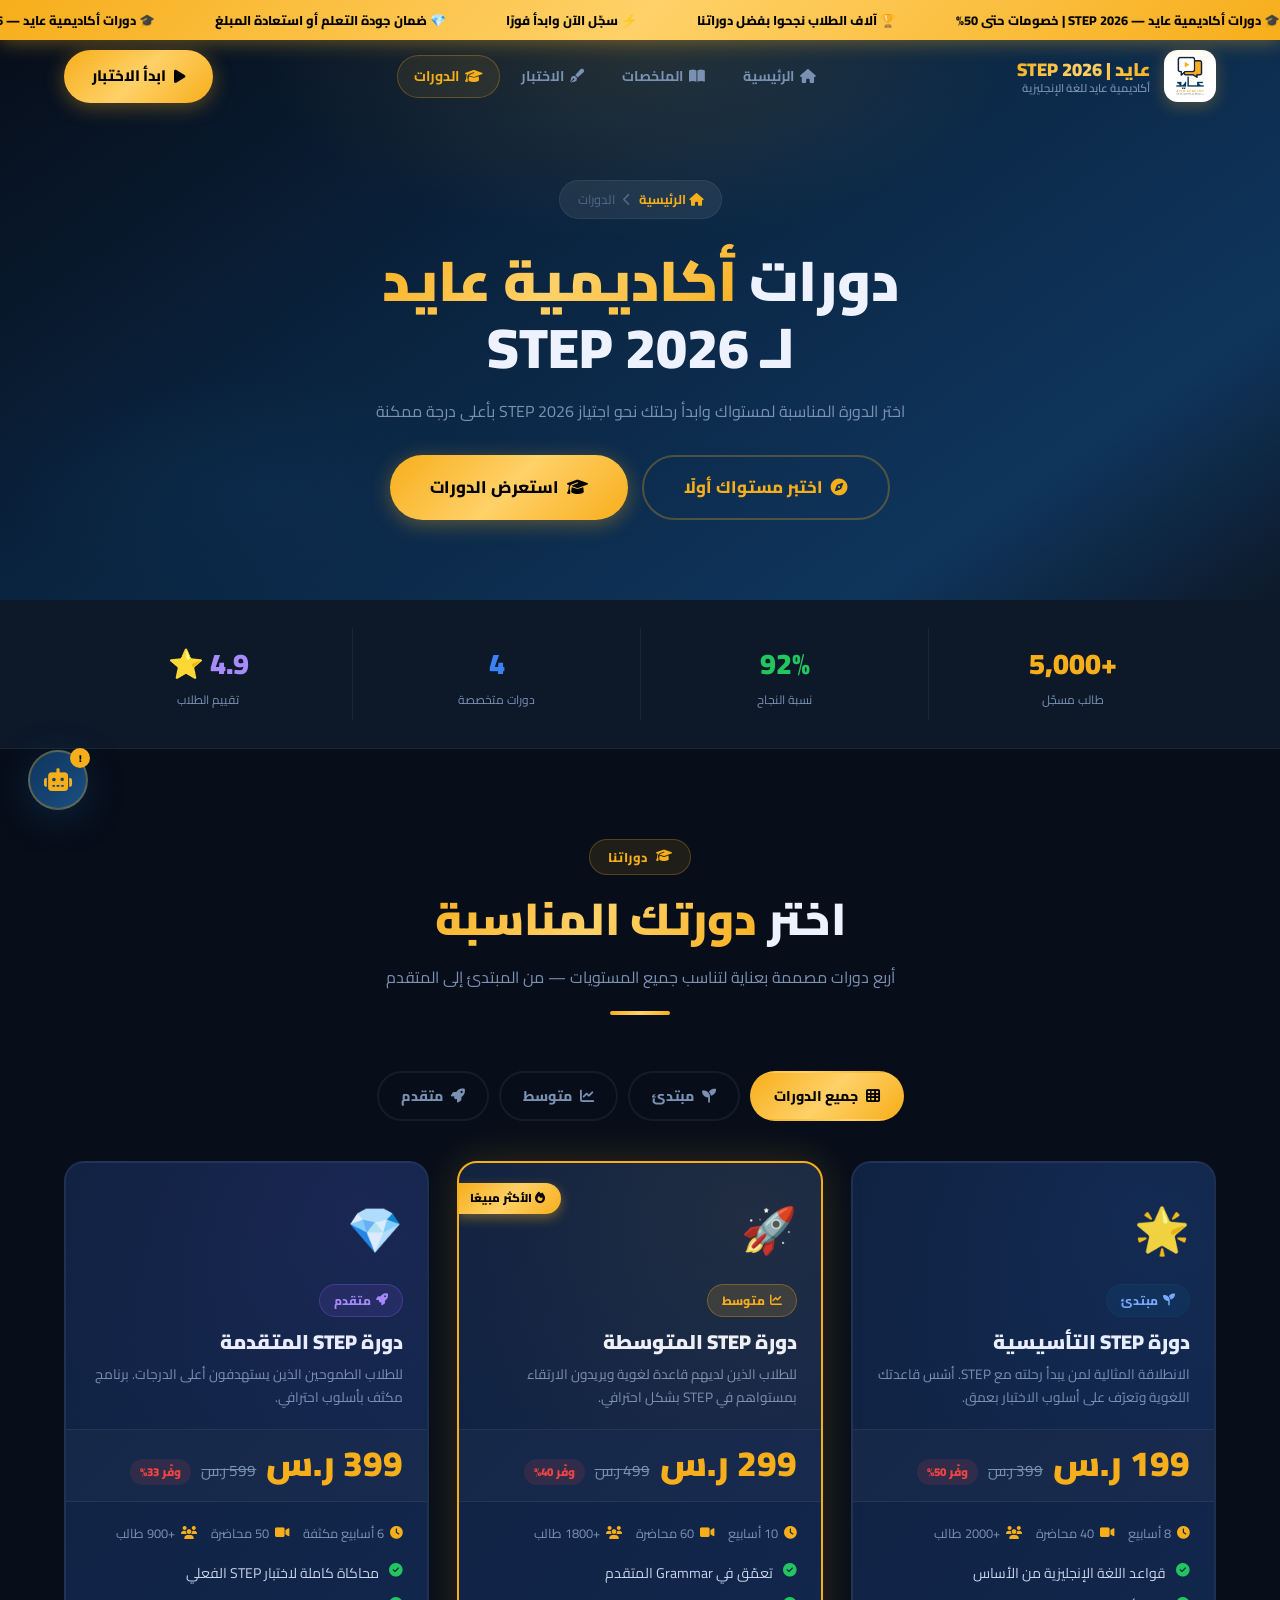
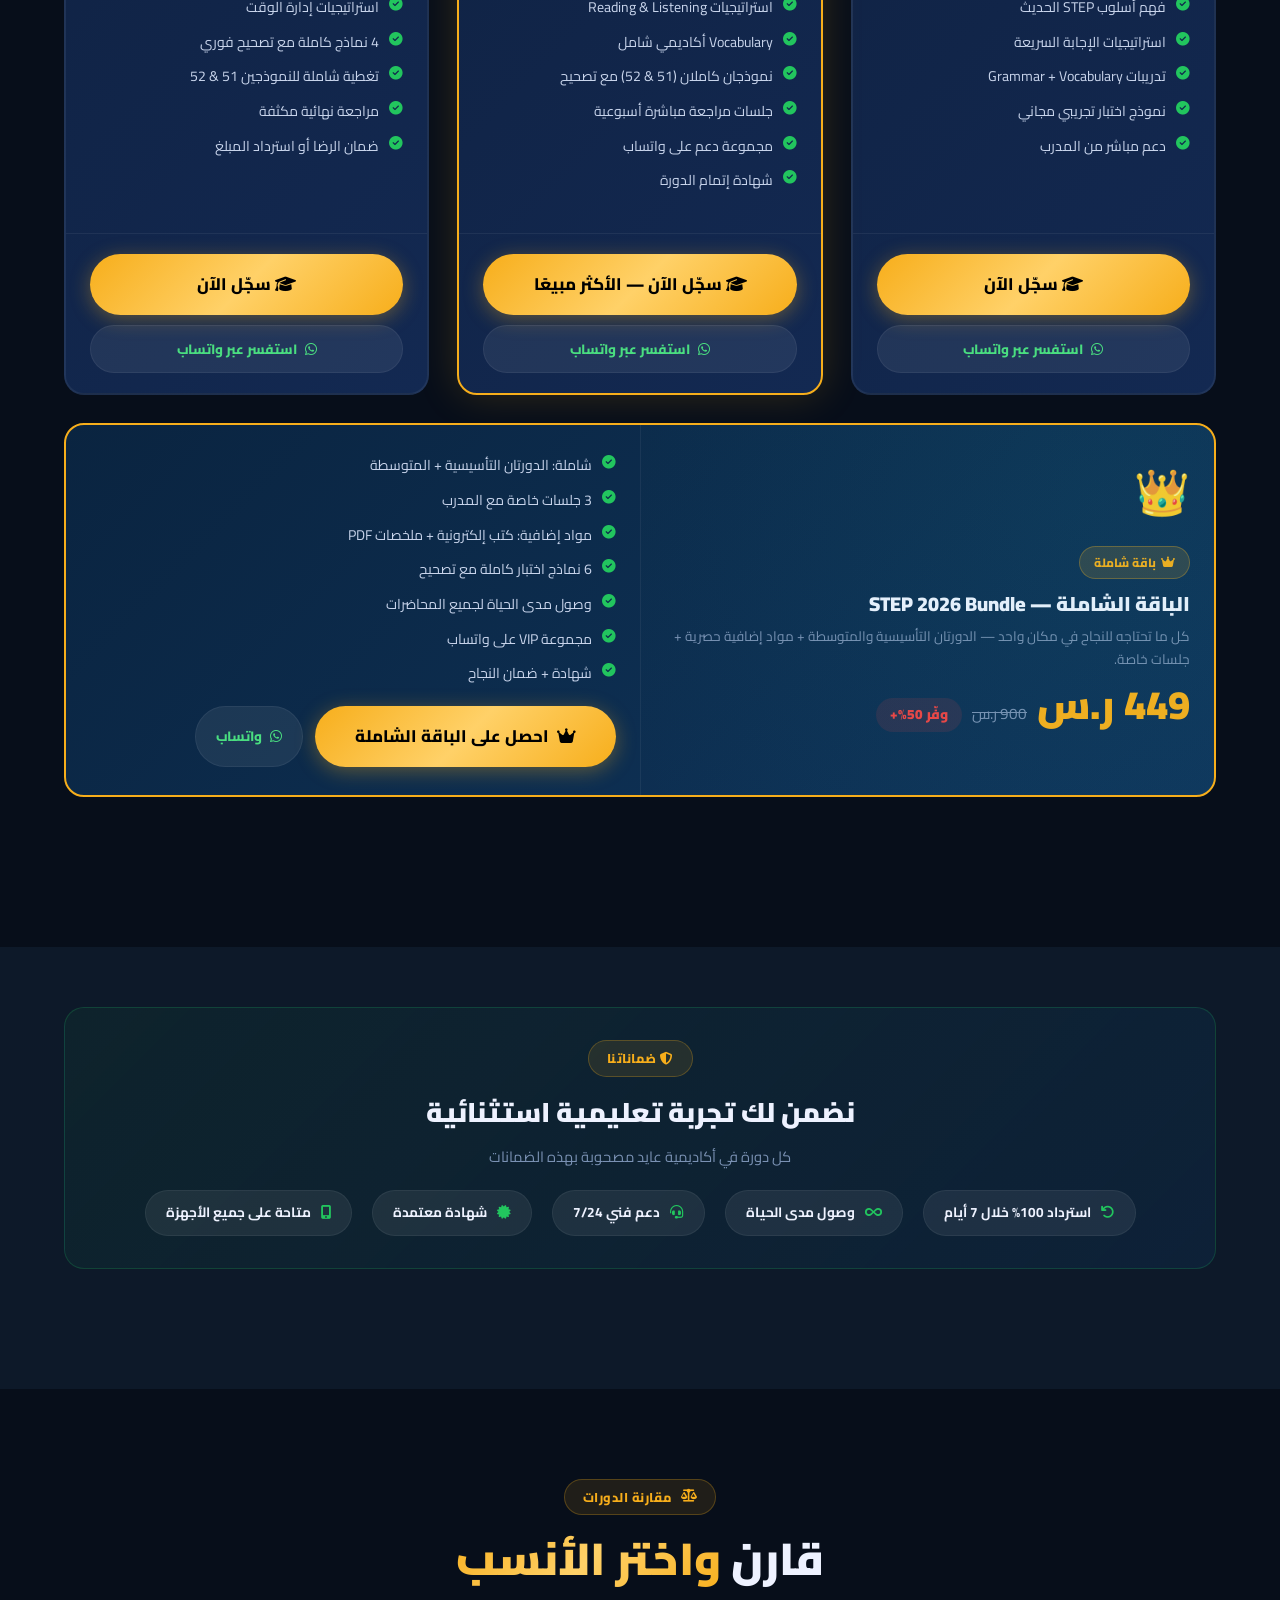
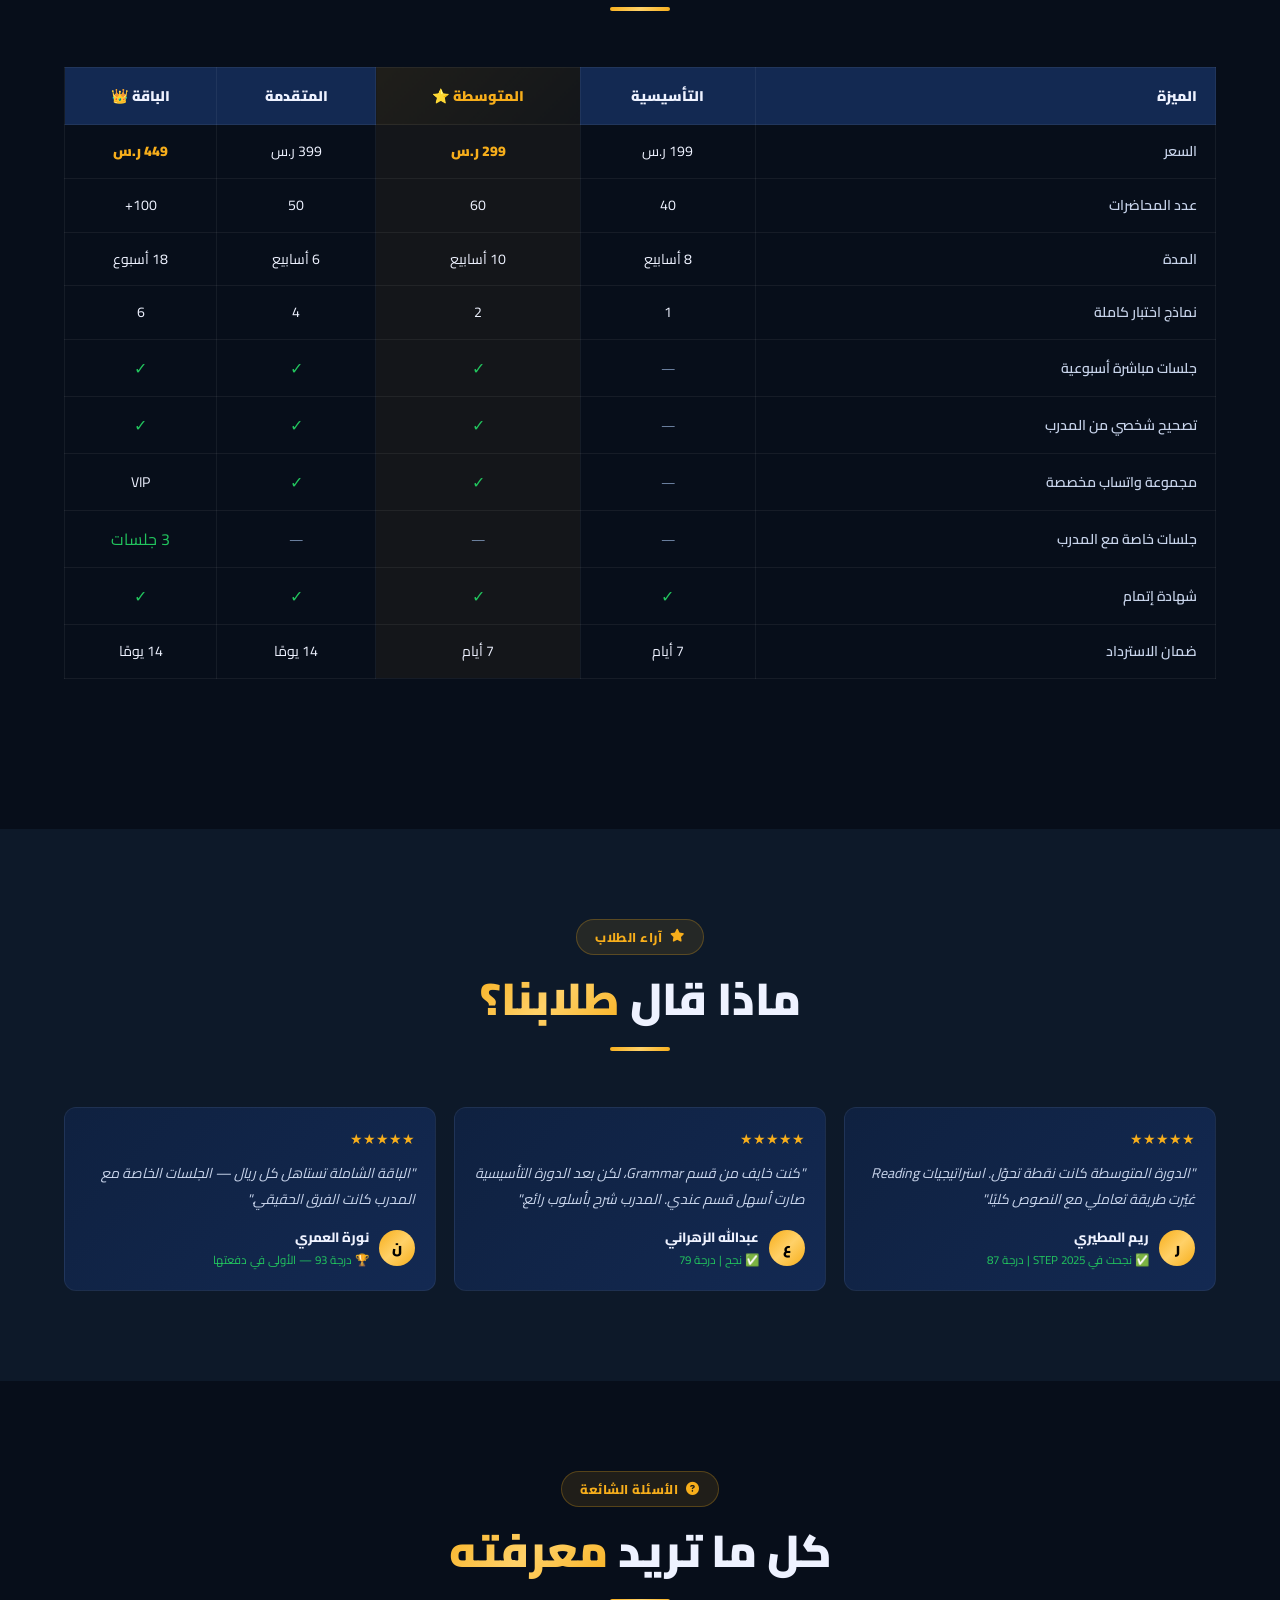
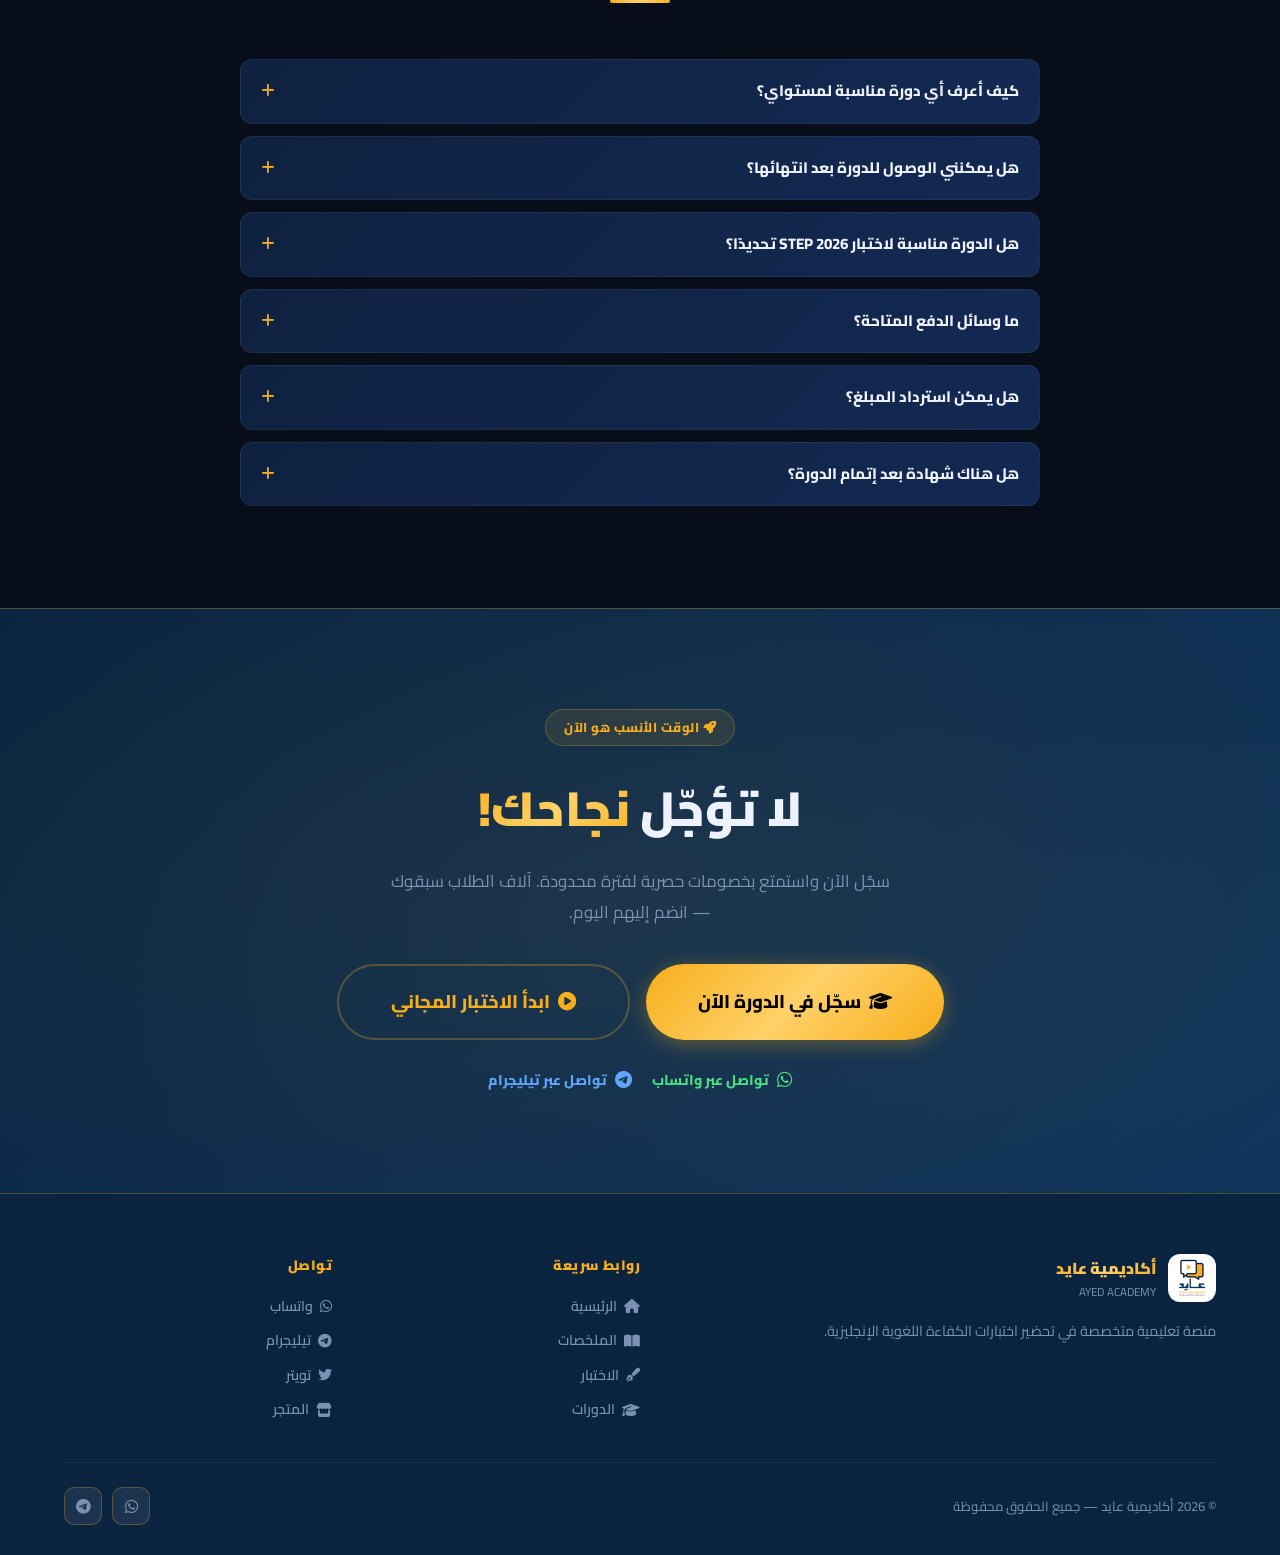
==== commit 29724db1: "feat: complete site overhaul - LEMS exam, AI assistant, share system - quiz.html: Enhanced LEMS-styl" ====
--- a/courses.html
+++ b/courses.html
@@ -699,7 +699,7 @@
       </div>
       <div style="margin-top:28px;display:flex;gap:20px;justify-content:center;flex-wrap:wrap;">
         <a href="https://wa.me/966500000000" target="_blank" style="display:flex;align-items:center;gap:8px;color:#4ade80;font-weight:800;font-size:0.88rem;"><i class="fab fa-whatsapp fa-lg"></i> تواصل عبر واتساب</a>
-        <a href="https://t.me/ayedacademy" target="_blank" style="display:flex;align-items:center;gap:8px;color:#60a5fa;font-weight:800;font-size:0.88rem;"><i class="fab fa-telegram fa-lg"></i> تواصل عبر تيليجرام</a>
+        <a href="https://t.me/Ayed_Academy_2026" target="_blank" style="display:flex;align-items:center;gap:8px;color:#60a5fa;font-weight:800;font-size:0.88rem;"><i class="fab fa-telegram fa-lg"></i> تواصل عبر تيليجرام</a>
       </div>
     </div>
   </section>
@@ -732,7 +732,7 @@
         <div class="footer-col-title">تواصل</div>
         <div class="footer-links">
           <a href="https://wa.me/966500000000" target="_blank"><i class="fab fa-whatsapp"></i> واتساب</a>
-          <a href="https://t.me/ayedacademy" target="_blank"><i class="fab fa-telegram"></i> تيليجرام</a>
+          <a href="https://t.me/Ayed_Academy_2026" target="_blank"><i class="fab fa-telegram"></i> تيليجرام</a>
           <a href="https://twitter.com/ayedacademy" target="_blank"><i class="fab fa-twitter"></i> تويتر</a>
           <a href="https://studentservices241445-rgb.github.io/STEP-2030/" target="_blank"><i class="fas fa-store"></i> المتجر</a>
         </div>
@@ -741,9 +741,8 @@
     <div class="footer-bottom">
       <p>© 2026 أكاديمية عايد — جميع الحقوق محفوظة</p>
       <div class="footer-social">
-        <a href="#" class="social-btn"><i class="fab fa-whatsapp"></i></a>
-        <a href="#" class="social-btn"><i class="fab fa-telegram"></i></a>
-        <a href="#" class="social-btn"><i class="fab fa-twitter"></i></a>
+        <a href="https://wa.me/?text=%D8%A3%D9%83%D8%A7%D8%AF%D9%8A%D9%85%D9%8A%D8%A9%20%D8%B9%D8%A7%D9%8A%D8%AF%20-%20STEP%202026" target="_blank" class="social-btn" title="واتساب"><i class="fab fa-whatsapp"></i></a>
+        <a href="https://t.me/Ayed_Academy_2026" target="_blank" class="social-btn" title="تيليجرام"><i class="fab fa-telegram"></i></a>
       </div>
     </div>
   </div>
@@ -817,5 +816,115 @@
   }
 }
 </script>
+
+<!-- ══ FLOATING AI ASSISTANT ══ -->
+<style>
+.ai-assistant-btn{position:fixed;bottom:90px;left:28px;z-index:950;width:60px;height:60px;border-radius:50%;background:linear-gradient(135deg,#0F355C,#1a4f82);border:2px solid rgba(247,174,27,0.3);box-shadow:0 8px 32px rgba(15,53,92,0.5);color:#F7AE1B;font-size:1.4rem;display:flex;align-items:center;justify-content:center;cursor:pointer;transition:all .3s ease;animation:aiPulse 3s ease-in-out infinite;}
+@keyframes aiPulse{0%,100%{box-shadow:0 8px 32px rgba(15,53,92,0.5),0 0 0 0 rgba(247,174,27,0.3);}50%{box-shadow:0 8px 32px rgba(15,53,92,0.5),0 0 0 10px rgba(247,174,27,0);}}
+.ai-assistant-btn:hover{transform:scale(1.1);border-color:#F7AE1B;}
+.ai-notif-badge{position:absolute;top:-4px;right:-4px;width:20px;height:20px;border-radius:50%;background:#F7AE1B;color:#000;font-size:0.62rem;font-weight:900;display:flex;align-items:center;justify-content:center;}
+.ai-chat-panel{position:fixed;bottom:165px;left:28px;z-index:960;width:360px;max-height:540px;background:#0d2441;border:1px solid rgba(247,174,27,0.25);border-radius:16px;box-shadow:0 24px 80px rgba(0,0,0,0.5);display:none;flex-direction:column;overflow:hidden;}
+.ai-chat-panel.open{display:flex;animation:scaleIn .3s ease;}
+@keyframes scaleIn{from{transform:scale(0.9);opacity:0;}to{transform:scale(1);opacity:1;}}
+.acp-header{background:linear-gradient(135deg,#0F355C,#0a2440);padding:14px 16px;display:flex;align-items:center;gap:10px;border-bottom:1px solid rgba(247,174,27,0.15);flex-shrink:0;}
+.acp-avatar{width:38px;height:38px;border-radius:50%;background:radial-gradient(circle,rgba(247,174,27,0.3),rgba(15,53,92,0.8));border:1px solid rgba(247,174,27,0.25);display:flex;align-items:center;justify-content:center;font-size:1.1rem;flex-shrink:0;}
+.acp-info{flex:1;}.acp-name{font-weight:900;font-size:0.9rem;color:#F7AE1B;}.acp-status{font-size:0.68rem;color:#4ade80;}
+.acp-close{background:none;border:none;color:rgba(255,255,255,0.5);font-size:1rem;cursor:pointer;padding:4px 8px;border-radius:6px;transition:color .2s;}.acp-close:hover{color:#ef4444;}
+.acp-messages{flex:1;overflow-y:auto;padding:14px;display:flex;flex-direction:column;gap:10px;scroll-behavior:smooth;}
+.acp-msg{max-width:92%;padding:10px 14px;border-radius:14px;font-size:0.83rem;line-height:1.65;}
+.acp-msg.bot{background:rgba(247,174,27,0.08);border:1px solid rgba(247,174,27,0.15);color:rgba(255,255,255,0.85);align-self:flex-start;border-bottom-right-radius:4px;}
+.acp-msg.user{background:#0F355C;border:1px solid rgba(247,174,27,0.2);color:#fff;align-self:flex-end;border-bottom-left-radius:4px;}
+.bot-name{font-size:0.65rem;color:#F7AE1B;font-weight:700;margin-bottom:4px;}
+.acp-typing{display:flex;align-items:center;gap:6px;padding:8px 14px;font-size:0.74rem;color:rgba(255,255,255,0.4);flex-shrink:0;}
+.acp-typing .dot{width:6px;height:6px;border-radius:50%;background:#F7AE1B;animation:tDot 1.2s ease-in-out infinite;}
+.acp-typing .dot:nth-child(2){animation-delay:.2s;}.acp-typing .dot:nth-child(3){animation-delay:.4s;}
+@keyframes tDot{0%,80%,100%{transform:scale(0.6);opacity:0.4;}40%{transform:scale(1);opacity:1;}}
+.acp-quick-btns{padding:10px 14px;border-top:1px solid rgba(255,255,255,0.06);display:flex;flex-wrap:wrap;gap:6px;flex-shrink:0;background:rgba(0,0,0,0.15);}
+.acp-quick{padding:5px 12px;border-radius:50px;background:rgba(255,255,255,0.06);border:1px solid rgba(255,255,255,0.1);color:rgba(255,255,255,0.6);font-family:inherit;font-size:0.72rem;font-weight:700;cursor:pointer;transition:all .2s;white-space:nowrap;}
+.acp-quick:hover{border-color:rgba(247,174,27,0.4);color:#F7AE1B;background:rgba(247,174,27,0.08);}
+.acp-input-row{padding:12px 14px;border-top:1px solid rgba(255,255,255,0.06);display:flex;gap:8px;flex-shrink:0;background:#0d2441;}
+.acp-input{flex:1;background:rgba(255,255,255,0.06);border:1px solid rgba(255,255,255,0.12);border-radius:50px;padding:8px 14px;color:#fff;font-family:inherit;font-size:0.84rem;outline:none;transition:border-color .2s;direction:rtl;}
+.acp-input:focus{border-color:rgba(247,174,27,0.4);}.acp-input::placeholder{color:rgba(255,255,255,0.3);}
+.acp-send{width:36px;height:36px;border-radius:50%;background:linear-gradient(135deg,#F7AE1B,#ffd168);border:none;color:#000;font-size:0.85rem;display:flex;align-items:center;justify-content:center;cursor:pointer;transition:all .2s;flex-shrink:0;}
+.acp-send:hover{transform:scale(1.1);}
+@media(max-width:480px){.ai-chat-panel{width:calc(100vw - 20px);left:10px;bottom:155px;}.ai-assistant-btn{left:16px;bottom:80px;}}
+</style>
+<button class="ai-assistant-btn" id="aiAssistantBtn" onclick="toggleAIChat3()" aria-label="المساعد الذكي">
+  <i class="fas fa-robot"></i>
+  <span class="ai-notif-badge" id="aiNotifBadge3">!</span>
+</button>
+<div class="ai-chat-panel" id="aiChatPanel3">
+  <div class="acp-header">
+    <div class="acp-avatar">🤖</div>
+    <div class="acp-info">
+      <div class="acp-name">مساعد عايد الذكي</div>
+      <div class="acp-status">● متاح دائمًا</div>
+    </div>
+    <button class="acp-close" onclick="toggleAIChat3()"><i class="fas fa-times"></i></button>
+  </div>
+  <div class="acp-messages" id="aiMessages3">
+    <div class="acp-msg bot">
+      <div class="bot-name">مساعد عايد</div>
+      مرحبًا! 👋 أنا هنا لمساعدتك في اختيار الدورة المناسبة لك.<br><br>
+      هل تحتاج مساعدة في اختيار الدورة؟
+    </div>
+  </div>
+  <div id="aiTyping3" class="acp-typing" style="display:none">
+    <span>يكتب...</span><span class="dot"></span><span class="dot"></span><span class="dot"></span>
+  </div>
+  <div class="acp-quick-btns">
+    <button class="acp-quick" onclick="aiQ3('which')">أي دورة تناسبني؟</button>
+    <button class="acp-quick" onclick="aiQ3('price')">ما أسعار الدورات؟</button>
+    <button class="acp-quick" onclick="aiQ3('foundation')">الدورة التأسيسية</button>
+    <button class="acp-quick" onclick="aiQ3('intermediate')">الدورة المتوسطة</button>
+    <button class="acp-quick" onclick="aiQ3('advanced')">الدورة المتقدمة</button>
+    <button class="acp-quick" onclick="aiQ3('register')">كيف أسجّل؟</button>
+    <button class="acp-quick" onclick="aiQ3('quiz')">الاختبار التجريبي</button>
+  </div>
+  <div class="acp-input-row">
+    <input type="text" class="acp-input" id="aiInput3" placeholder="اكتب سؤالك هنا..." onkeydown="if(event.key==='Enter')sendAI3()"/>
+    <button class="acp-send" onclick="sendAI3()"><i class="fas fa-paper-plane"></i></button>
+  </div>
+</div>
+<script>
+const aiDB3 = {
+  which: `🎯 لاختيار الدورة المناسبة:\n\nأولًا — حل الاختبار التجريبي المجاني:\n<a href="quiz.html" style="color:#F7AE1B">quiz.html ←</a>\n\nثم بناءً على نتيجتك:\n📘 أقل من 60% → التأسيسية (199 ر.س)\n📗 60-80% → المتوسطة (299 ر.س)\n📙 أكثر من 80% → المتقدمة (399 ر.س)\n\n💬 استفسر مباشرة: <a href="https://t.me/Ayed_Academy_2026" target="_blank" style="color:#F7AE1B">t.me/Ayed_Academy_2026</a>`,
+  price: `💰 أسعار دورات أكاديمية عايد:\n\n📘 التأسيسية: 199 ر.س\n📗 المتوسطة: 299 ر.س\n📙 المتقدمة: 399 ر.س\n📦 الباقة الكاملة: 449 ر.س\n\n🔥 للعروض والخصومات:\n<a href="https://t.me/Ayed_Academy_2026" target="_blank" style="color:#F7AE1B">t.me/Ayed_Academy_2026 ←</a>`,
+  foundation: `📘 الدورة التأسيسية — 199 ر.س\n\n✅ مثالية لمن نتيجته أقل من 60%\n✅ تأسيس قوي في جميع الأقسام\n✅ شرح مبسّط من الصفر\n✅ تمارين تفاعلية مكثّفة\n✅ متابعة مستمرة من المدرب\n\n💬 للتسجيل: <a href="https://t.me/Ayed_Academy_2026" target="_blank" style="color:#F7AE1B">t.me/Ayed_Academy_2026</a>`,
+  intermediate: `📗 الدورة المتوسطة — 299 ر.س\n\n✅ مثالية لمن نتيجته 60-80%\n✅ تعمّق في مهارات STEP\n✅ استراتيجيات الإجابة السريعة\n✅ نماذج مشابهة للاختبار الحقيقي\n✅ مراجعات أسبوعية\n\n💬 للتسجيل: <a href="https://t.me/Ayed_Academy_2026" target="_blank" style="color:#F7AE1B">t.me/Ayed_Academy_2026</a>`,
+  advanced: `📙 الدورة المتقدمة — 399 ر.س\n\n✅ مثالية لمن نتيجته أكثر من 80%\n✅ استراتيجيات متقدمة لأعلى الدرجات\n✅ التعامل مع أصعب الأسئلة\n✅ تحليل مفصّل لنقاط الضعف\n✅ نماذج تنافسية متقدمة\n\n💬 للتسجيل: <a href="https://t.me/Ayed_Academy_2026" target="_blank" style="color:#F7AE1B">t.me/Ayed_Academy_2026</a>`,
+  register: `📝 للتسجيل في أي دورة:\n\n1️⃣ حل الاختبار التجريبي لمعرفة مستواك\n2️⃣ اختر الدورة المناسبة\n3️⃣ تواصل مع الأكاديمية عبر تيليجرام\n4️⃣ أكمل إجراءات التسجيل\n\n📩 تيليجرام:\n<a href="https://t.me/Ayed_Academy_2026" target="_blank" style="color:#F7AE1B">t.me/Ayed_Academy_2026 ←</a>`,
+  quiz: `📝 الاختبار التجريبي:\n\n100 سؤال مجاني بأسلوب STEP الحقيقي!\nيساعدك على معرفة مستواك واختيار الدورة المناسبة.\n\n🔗 <a href="quiz.html" style="color:#F7AE1B">ابدأ الاختبار الآن ←</a>`,
+};
+function toggleAIChat3(){
+  const p=document.getElementById('aiChatPanel3');p.classList.toggle('open');
+  if(p.classList.contains('open'))document.getElementById('aiNotifBadge3').style.display='none';
+}
+function aiQ3(key){
+  const lbl={which:'أي دورة تناسبني؟',price:'أسعار الدورات',foundation:'الدورة التأسيسية',intermediate:'الدورة المتوسطة',advanced:'الدورة المتقدمة',register:'كيف أسجّل؟',quiz:'الاختبار التجريبي'};
+  addMsg3(lbl[key]||key,'user');
+  const t=document.getElementById('aiTyping3');t.style.display='flex';
+  setTimeout(()=>{t.style.display='none';addBot3(aiDB3[key]||`تواصل معنا: <a href="https://t.me/Ayed_Academy_2026" target="_blank" style="color:#F7AE1B">t.me/Ayed_Academy_2026</a>`);},900);
+}
+function sendAI3(){
+  const inp=document.getElementById('aiInput3');const msg=inp.value.trim();if(!msg)return;
+  addMsg3(msg,'user');inp.value='';
+  const t=document.getElementById('aiTyping3');t.style.display='flex';
+  const low=msg.toLowerCase().replace(/[أإآا]/g,'ا').replace(/[ةه]/g,'ه');
+  let resp;
+  if(low.includes('اي دوره')||low.includes('مناسب')||low.includes('which'))resp=aiDB3.which;
+  else if(low.includes('سعر')||low.includes('ثمن')||low.includes('كم')||low.includes('price'))resp=aiDB3.price;
+  else if(low.includes('تاسيس')||low.includes('foundation')||low.includes('مبتدئ'))resp=aiDB3.foundation;
+  else if(low.includes('متوسط')||low.includes('intermediate'))resp=aiDB3.intermediate;
+  else if(low.includes('متقدم')||low.includes('advanced'))resp=aiDB3.advanced;
+  else if(low.includes('سجل')||low.includes('تسجيل')||low.includes('register'))resp=aiDB3.register;
+  else if(low.includes('اختبار')||low.includes('quiz'))resp=aiDB3.quiz;
+  else if(low.includes('شكر')||low.includes('ممنون'))resp='العفو! 😊 هل تحتاج مساعدة أخرى؟';
+  else resp=`شكرًا! 📩 للمزيد من المعلومات:\n<a href="https://t.me/Ayed_Academy_2026" target="_blank" style="color:#F7AE1B">t.me/Ayed_Academy_2026 ←</a>`;
+  setTimeout(()=>{t.style.display='none';addBot3(resp);},Math.min(700+msg.length*12,1800));
+}
+function addMsg3(text,type){const msgs=document.getElementById('aiMessages3');const d=document.createElement('div');d.className='acp-msg '+type;d.textContent=text;msgs.appendChild(d);msgs.scrollTop=msgs.scrollHeight;}
+function addBot3(html){const msgs=document.getElementById('aiMessages3');const d=document.createElement('div');d.className='acp-msg bot';d.innerHTML=`<div class="bot-name">مساعد عايد</div>${html.replace(/\n/g,'<br>')}`;msgs.appendChild(d);msgs.scrollTop=msgs.scrollHeight;}
+</script>
 </body>
 </html>
--- a/css/shared.css
+++ b/css/shared.css
@@ -433,6 +433,8 @@
   font-size: 0.95rem; transition: var(--transition);
 }
 .social-btn:hover { background: var(--gold-glass); color: var(--gold); border-color: var(--border3); transform: translateY(-2px); }
+.social-btn:hover .fa-telegram { color: #229ED9; }
+.social-btn:hover .fa-whatsapp { color: #25D366; }
 
 @media(max-width:768px) {
   .footer-grid { grid-template-columns: 1fr; gap: 28px; }
@@ -635,3 +637,114 @@
 }
 #scrollTop.visible { opacity: 1; pointer-events: all; }
 #scrollTop:hover { transform: translateY(-4px) scale(1.05); box-shadow: var(--glow2); }
+
+/* ══════════════════════════════════════
+   GLOBAL FLOATING AI ASSISTANT
+══════════════════════════════════════ */
+.g-ai-btn {
+  position: fixed; bottom: 90px; left: 28px; z-index: 950;
+  width: 56px; height: 56px; border-radius: 50%;
+  background: linear-gradient(135deg, var(--navy), var(--navy-light));
+  border: 2px solid var(--border2);
+  box-shadow: 0 8px 32px rgba(15,53,92,0.5);
+  color: var(--gold); font-size: 1.3rem;
+  display: flex; align-items: center; justify-content: center;
+  cursor: pointer; transition: var(--transition);
+  animation: gAIPulse 3s ease-in-out infinite;
+}
+@keyframes gAIPulse {
+  0%,100% { box-shadow: 0 8px 32px rgba(15,53,92,0.5), 0 0 0 0 rgba(247,174,27,0.3); }
+  50% { box-shadow: 0 8px 32px rgba(15,53,92,0.5), 0 0 0 10px rgba(247,174,27,0); }
+}
+.g-ai-btn:hover { transform: scale(1.1); border-color: var(--gold); }
+.g-ai-badge {
+  position: absolute; top: -4px; right: -4px;
+  width: 18px; height: 18px; border-radius: 50%;
+  background: var(--gold); color: #000;
+  font-size: 0.6rem; font-weight: 900;
+  display: flex; align-items: center; justify-content: center;
+}
+.g-ai-panel {
+  position: fixed; bottom: 160px; left: 28px; z-index: 960;
+  width: 330px; max-height: 500px;
+  background: var(--card2);
+  border: 1px solid var(--border2);
+  border-radius: var(--radius);
+  box-shadow: var(--shadow2), var(--glow);
+  display: none; flex-direction: column;
+  overflow: hidden;
+}
+.g-ai-panel.open { display: flex; animation: scaleIn 0.3s ease; }
+.gai-header {
+  background: linear-gradient(135deg, var(--navy), var(--navy-deep));
+  padding: 13px 15px;
+  display: flex; align-items: center; gap: 10px;
+  border-bottom: 1px solid var(--border2); flex-shrink: 0;
+}
+.gai-avatar {
+  width: 34px; height: 34px; border-radius: 50%;
+  background: radial-gradient(circle, rgba(247,174,27,0.3), rgba(15,53,92,0.8));
+  border: 1px solid var(--border2);
+  display: flex; align-items: center; justify-content: center;
+  font-size: 0.95rem; flex-shrink: 0;
+}
+.gai-info { flex:1; }
+.gai-name { font-weight: 900; font-size: 0.85rem; color: var(--gold); }
+.gai-status { font-size: 0.65rem; color: var(--success); }
+.gai-close { background:none;border:none;color:var(--muted);font-size:1rem;cursor:pointer;padding:4px; transition:color 0.2s; }
+.gai-close:hover { color: var(--danger); }
+.gai-msgs {
+  flex:1; overflow-y: auto; padding: 14px;
+  display: flex; flex-direction: column; gap: 10px;
+  scroll-behavior: smooth;
+}
+.gai-msg {
+  max-width: 90%; padding: 9px 13px;
+  border-radius: 13px; font-size: 0.83rem; line-height: 1.65;
+  animation: fadeUp 0.3s ease;
+}
+.gai-msg.bot {
+  background: rgba(247,174,27,0.08); border: 1px solid rgba(247,174,27,0.15);
+  color: var(--text2); align-self: flex-start; border-bottom-right-radius: 4px;
+}
+.gai-msg.user {
+  background: var(--navy); border: 1px solid var(--border2);
+  color: var(--text); align-self: flex-end; border-bottom-left-radius: 4px;
+}
+.gai-msg .bn { font-size:0.63rem; color:var(--gold); font-weight:700; margin-bottom:3px; }
+.gai-quick {
+  padding: 9px 13px; border-top: 1px solid var(--border);
+  display: flex; flex-wrap: wrap; gap: 5px; flex-shrink: 0;
+  background: rgba(0,0,0,0.08);
+}
+.gai-q-btn {
+  padding: 4px 10px; border-radius: 50px;
+  background: var(--glass2); border: 1px solid var(--border);
+  color: var(--text2); font-family: var(--font); font-size: 0.72rem; font-weight: 700;
+  cursor: pointer; transition: var(--transition); white-space: nowrap;
+}
+.gai-q-btn:hover { border-color: var(--border2); color: var(--gold); background: var(--gold-glass); }
+.gai-input-row {
+  padding: 10px 12px; border-top: 1px solid var(--border);
+  display: flex; gap: 7px; flex-shrink: 0; background: var(--card2);
+}
+.gai-input {
+  flex:1; background: var(--glass2); border: 1px solid var(--border);
+  border-radius: 50px; padding: 7px 13px;
+  color: var(--text); font-family: var(--font); font-size: 0.82rem;
+  outline: none; transition: border-color 0.2s; direction: rtl;
+}
+.gai-input:focus { border-color: var(--border2); }
+.gai-input::placeholder { color: var(--muted); }
+.gai-send {
+  width: 34px; height: 34px; border-radius: 50%;
+  background: var(--grad-gold); border: none;
+  color: #000; font-size: 0.8rem;
+  display: flex; align-items: center; justify-content: center;
+  cursor: pointer; transition: var(--transition); flex-shrink: 0;
+}
+.gai-send:hover { transform: scale(1.1); }
+@media(max-width:480px){
+  .g-ai-panel { width: calc(100vw - 30px); left: 15px; }
+  .g-ai-btn { left: 16px; }
+}
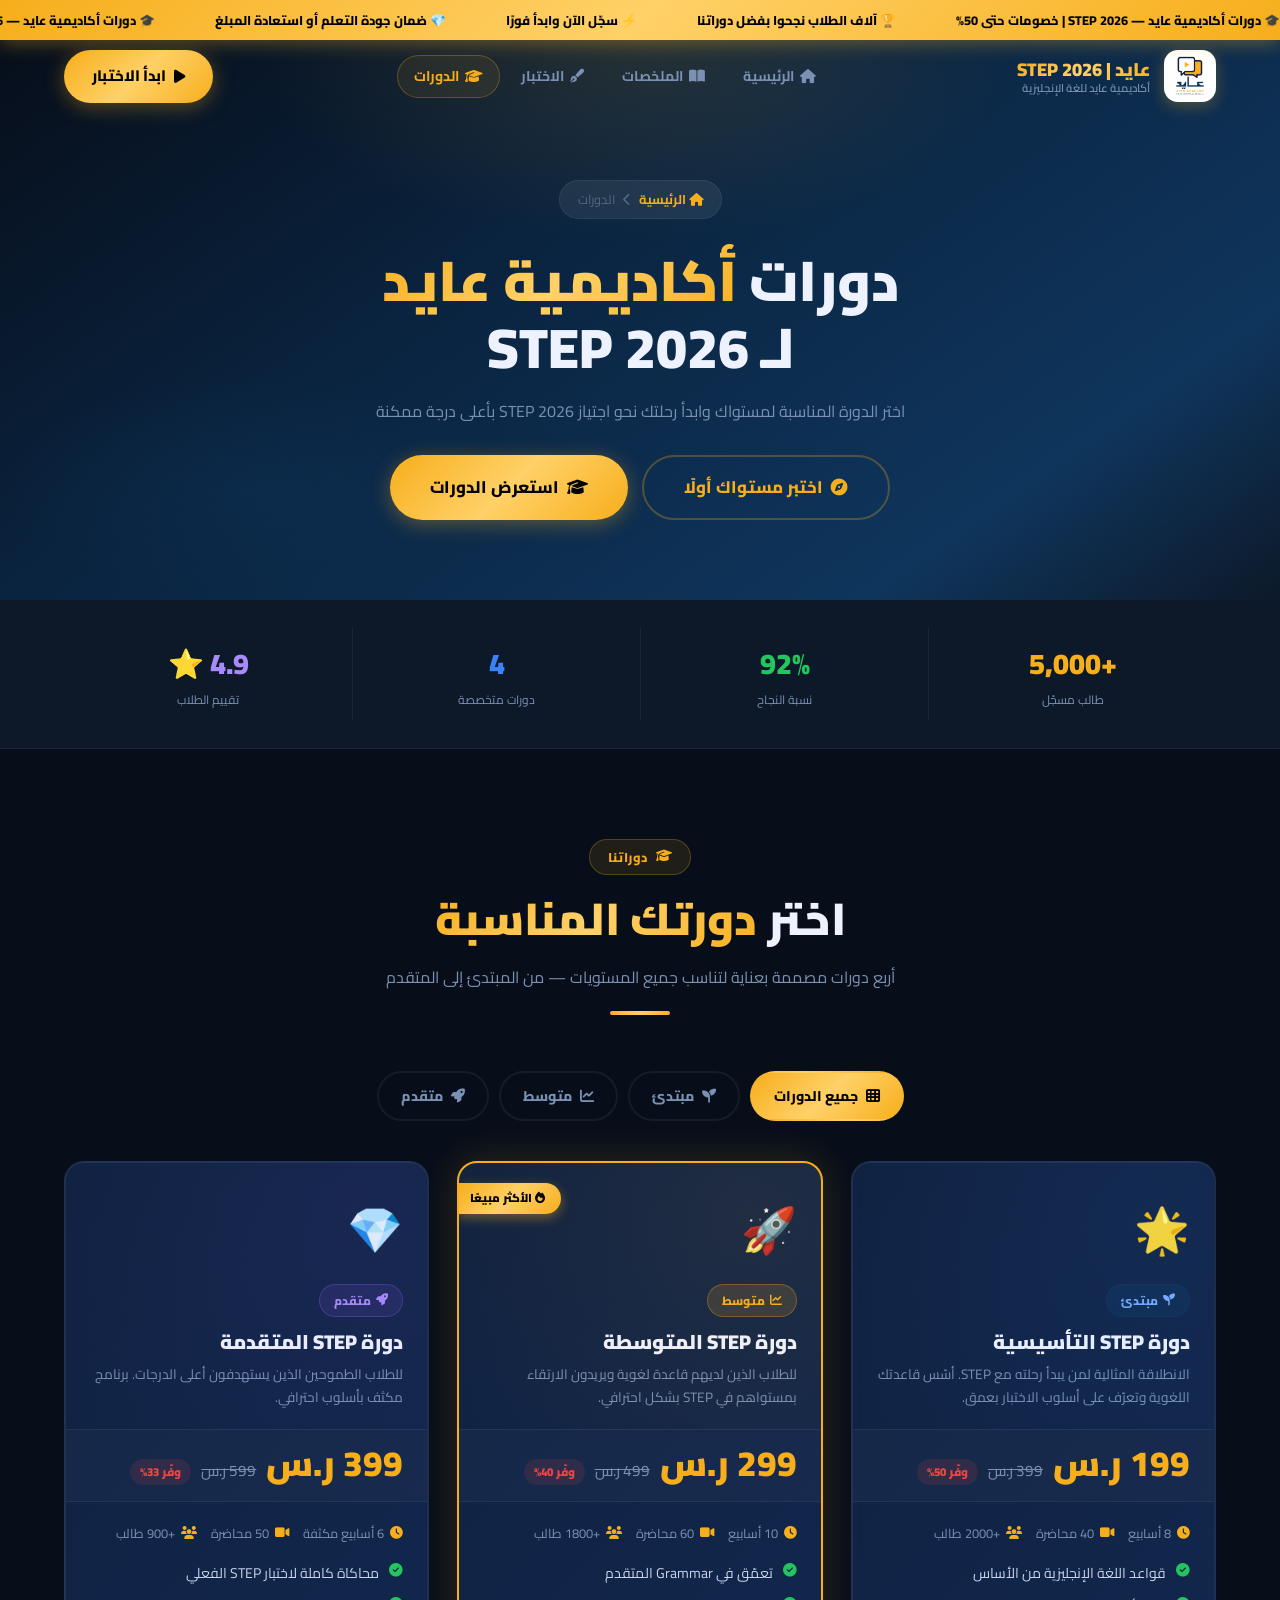
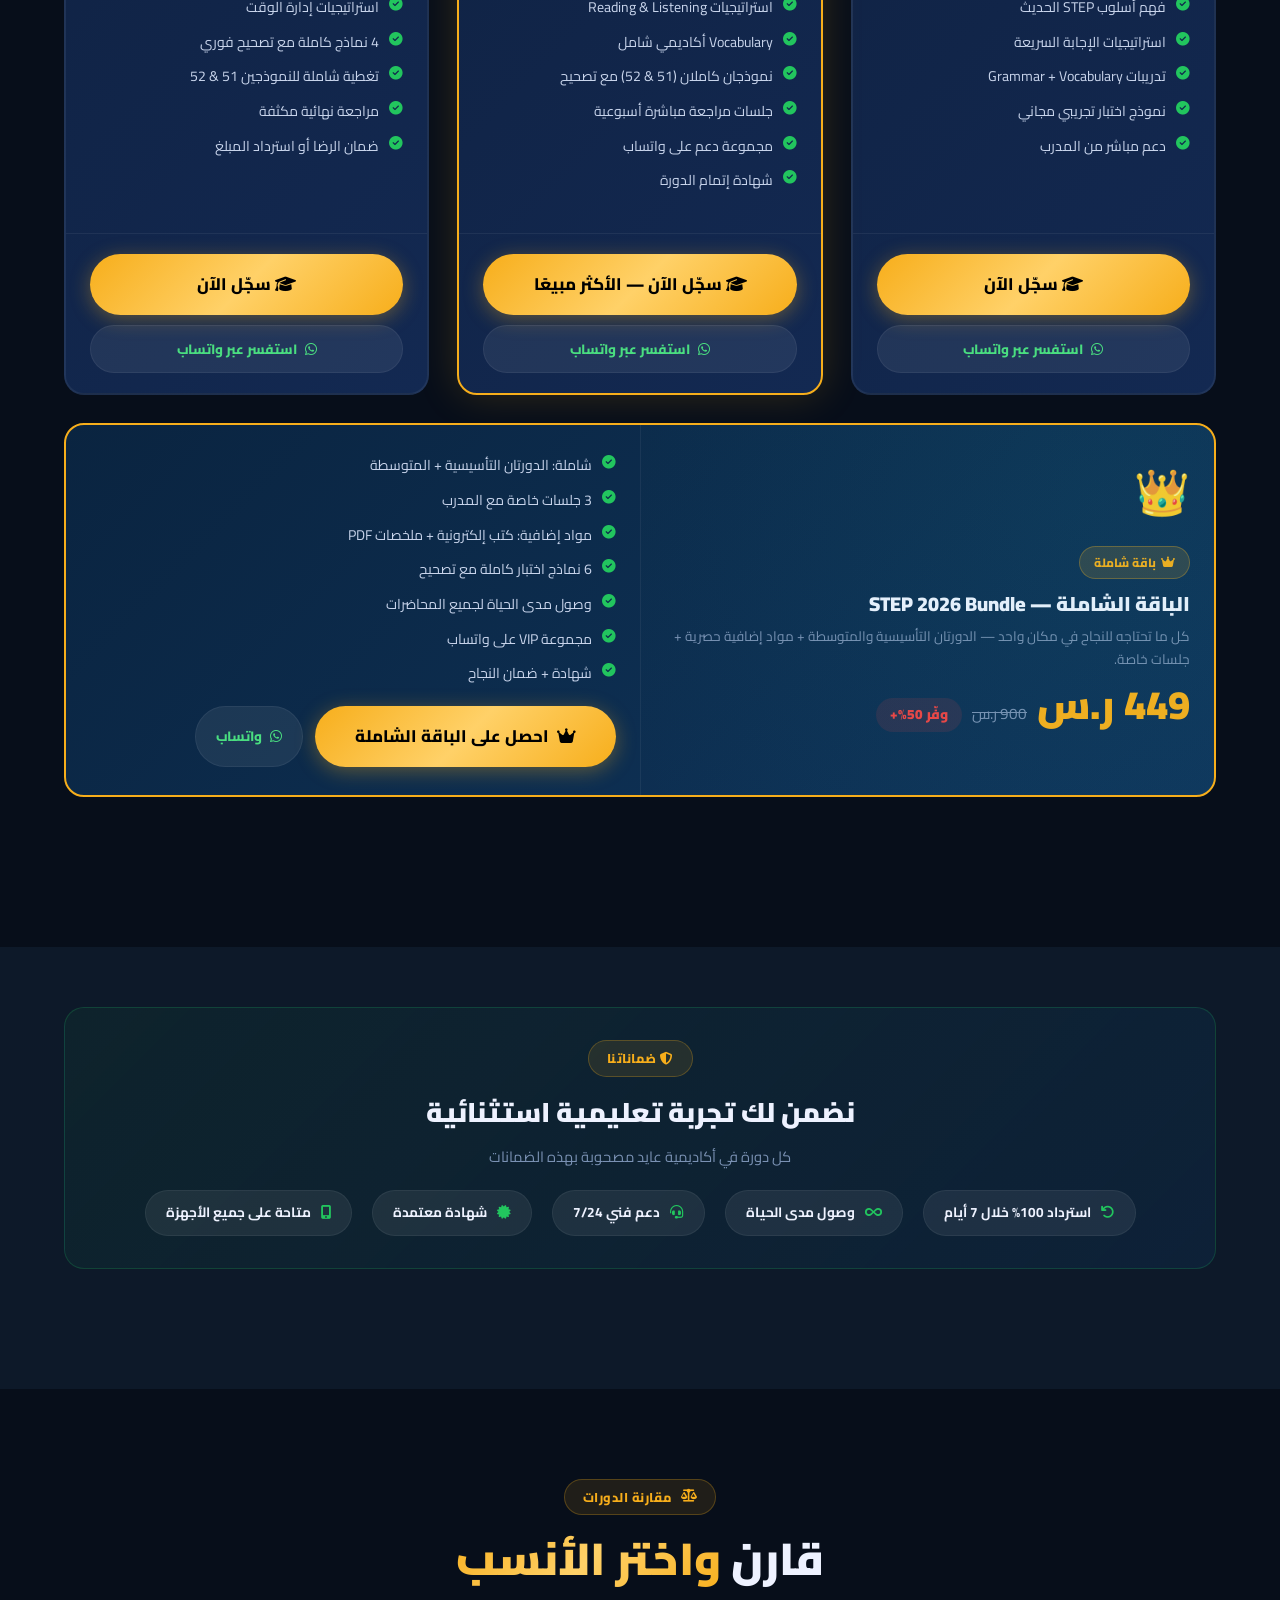
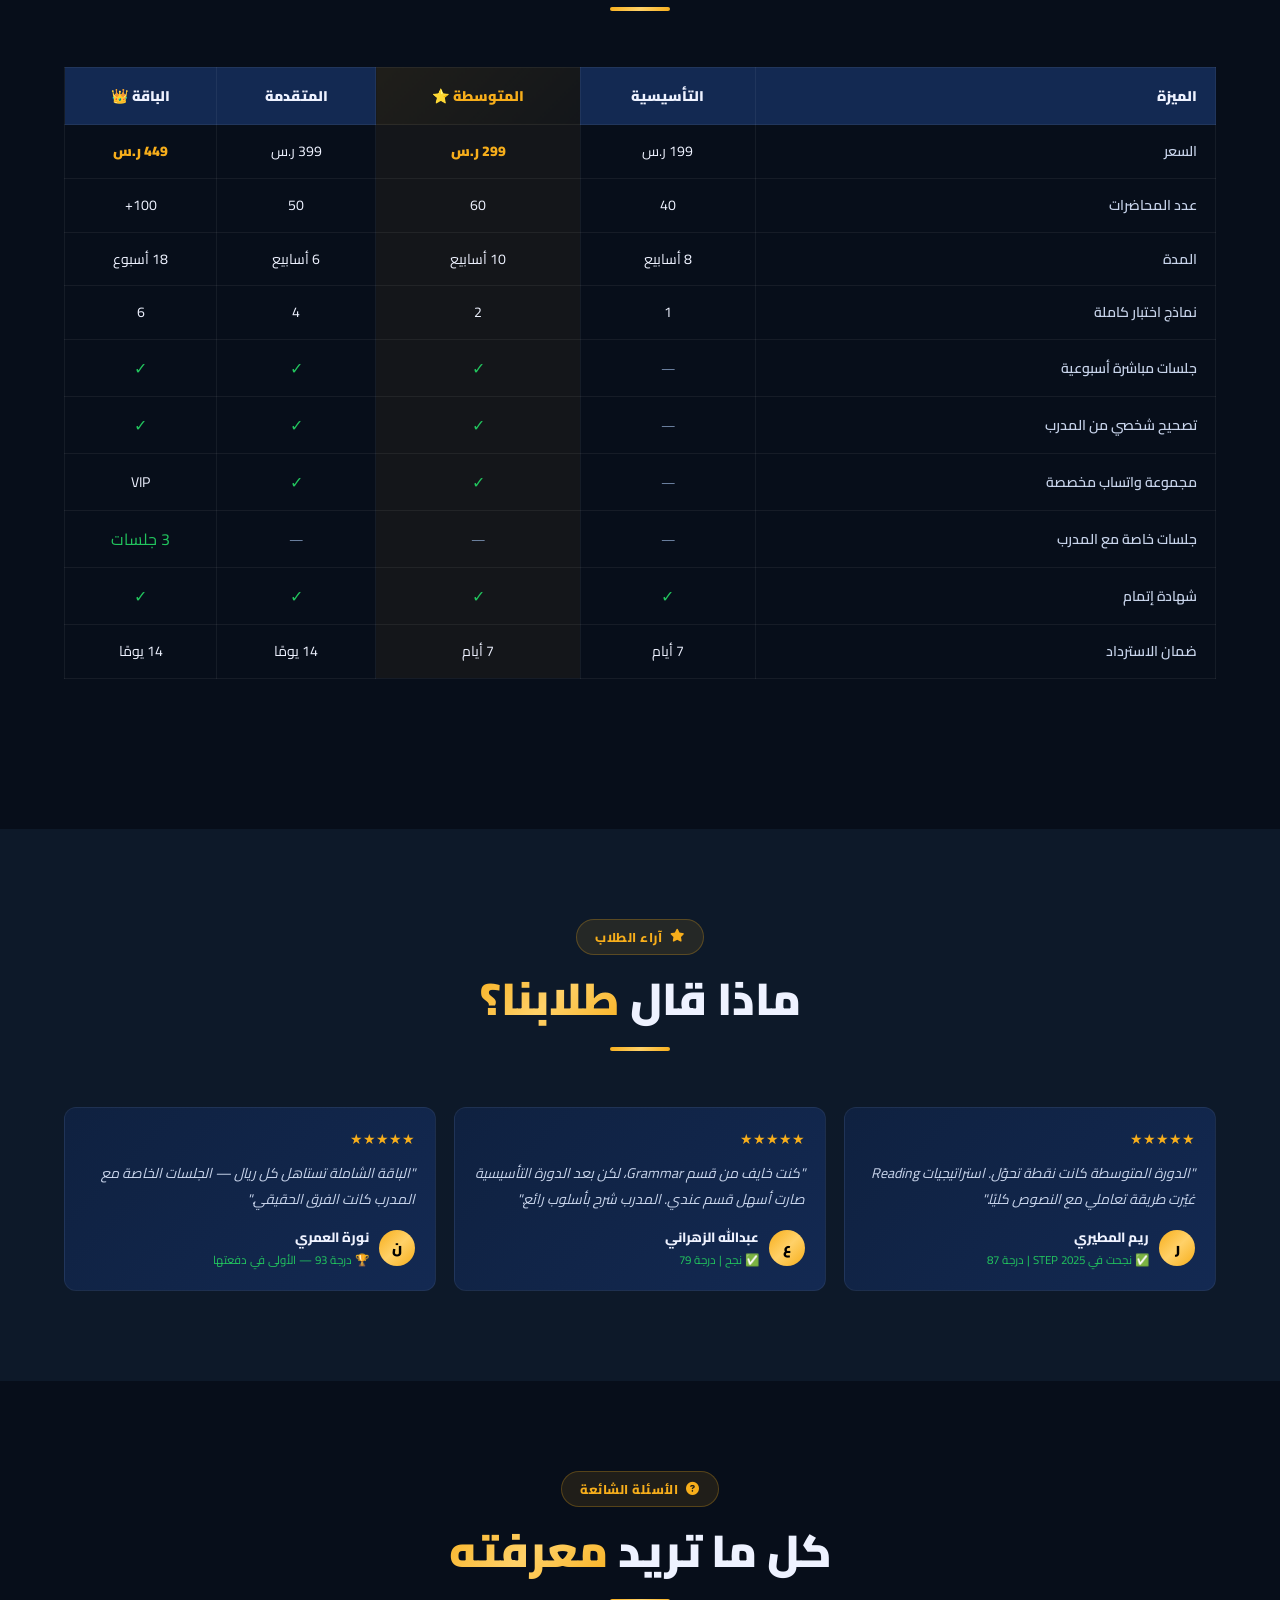
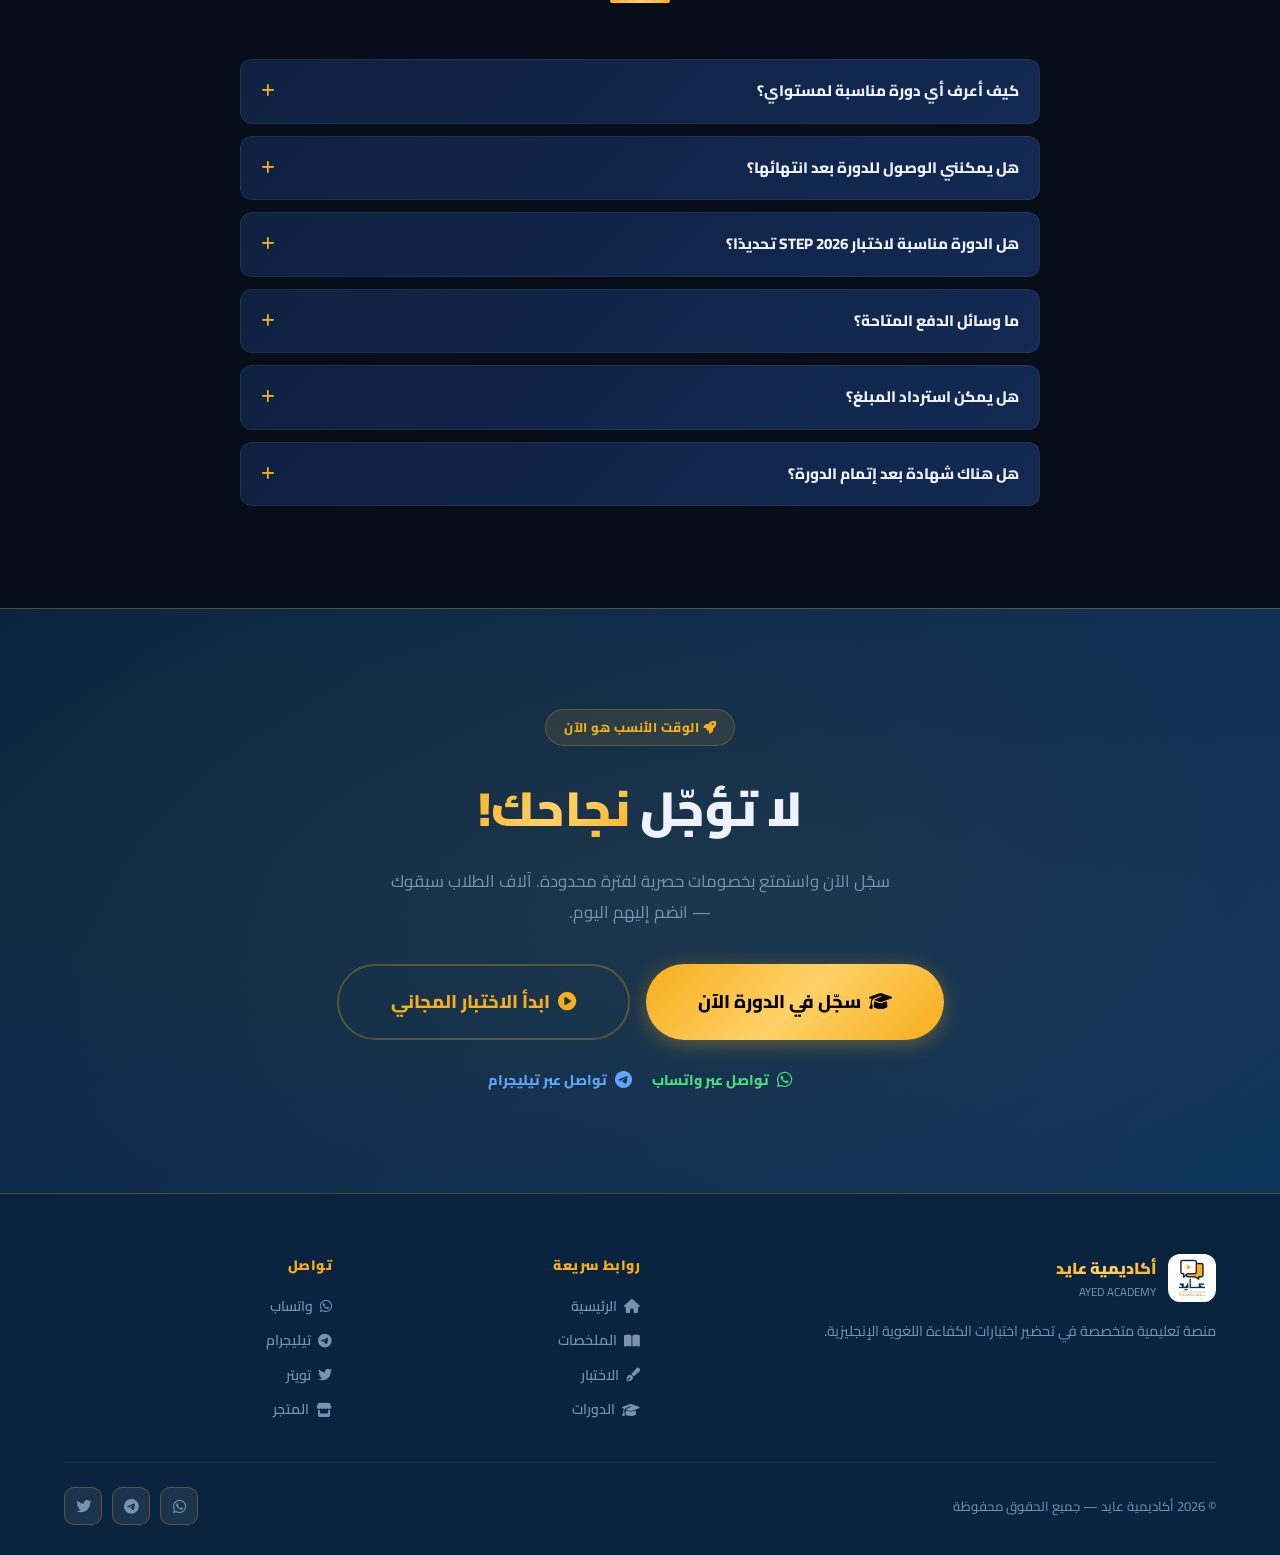
==== commit 0b6e6ec5: "Revert "feat: LEMS exam upgrade, AI assistant on all pages, question sharing & Quran/hadith integrat" ====
--- a/courses.html
+++ b/courses.html
@@ -699,7 +699,7 @@
       </div>
       <div style="margin-top:28px;display:flex;gap:20px;justify-content:center;flex-wrap:wrap;">
         <a href="https://wa.me/966500000000" target="_blank" style="display:flex;align-items:center;gap:8px;color:#4ade80;font-weight:800;font-size:0.88rem;"><i class="fab fa-whatsapp fa-lg"></i> تواصل عبر واتساب</a>
-        <a href="https://t.me/Ayed_Academy_2026" target="_blank" style="display:flex;align-items:center;gap:8px;color:#60a5fa;font-weight:800;font-size:0.88rem;"><i class="fab fa-telegram fa-lg"></i> تواصل عبر تيليجرام</a>
+        <a href="https://t.me/ayedacademy" target="_blank" style="display:flex;align-items:center;gap:8px;color:#60a5fa;font-weight:800;font-size:0.88rem;"><i class="fab fa-telegram fa-lg"></i> تواصل عبر تيليجرام</a>
       </div>
     </div>
   </section>
@@ -732,7 +732,7 @@
         <div class="footer-col-title">تواصل</div>
         <div class="footer-links">
           <a href="https://wa.me/966500000000" target="_blank"><i class="fab fa-whatsapp"></i> واتساب</a>
-          <a href="https://t.me/Ayed_Academy_2026" target="_blank"><i class="fab fa-telegram"></i> تيليجرام</a>
+          <a href="https://t.me/ayedacademy" target="_blank"><i class="fab fa-telegram"></i> تيليجرام</a>
           <a href="https://twitter.com/ayedacademy" target="_blank"><i class="fab fa-twitter"></i> تويتر</a>
           <a href="https://studentservices241445-rgb.github.io/STEP-2030/" target="_blank"><i class="fas fa-store"></i> المتجر</a>
         </div>
@@ -741,8 +741,9 @@
     <div class="footer-bottom">
       <p>© 2026 أكاديمية عايد — جميع الحقوق محفوظة</p>
       <div class="footer-social">
-        <a href="https://wa.me/?text=%D8%A3%D9%83%D8%A7%D8%AF%D9%8A%D9%85%D9%8A%D8%A9%20%D8%B9%D8%A7%D9%8A%D8%AF%20-%20STEP%202026" target="_blank" class="social-btn" title="واتساب"><i class="fab fa-whatsapp"></i></a>
-        <a href="https://t.me/Ayed_Academy_2026" target="_blank" class="social-btn" title="تيليجرام"><i class="fab fa-telegram"></i></a>
+        <a href="#" class="social-btn"><i class="fab fa-whatsapp"></i></a>
+        <a href="#" class="social-btn"><i class="fab fa-telegram"></i></a>
+        <a href="#" class="social-btn"><i class="fab fa-twitter"></i></a>
       </div>
     </div>
   </div>
@@ -816,115 +817,5 @@
   }
 }
 </script>
-
-<!-- ══ FLOATING AI ASSISTANT ══ -->
-<style>
-.ai-assistant-btn{position:fixed;bottom:90px;left:28px;z-index:950;width:60px;height:60px;border-radius:50%;background:linear-gradient(135deg,#0F355C,#1a4f82);border:2px solid rgba(247,174,27,0.3);box-shadow:0 8px 32px rgba(15,53,92,0.5);color:#F7AE1B;font-size:1.4rem;display:flex;align-items:center;justify-content:center;cursor:pointer;transition:all .3s ease;animation:aiPulse 3s ease-in-out infinite;}
-@keyframes aiPulse{0%,100%{box-shadow:0 8px 32px rgba(15,53,92,0.5),0 0 0 0 rgba(247,174,27,0.3);}50%{box-shadow:0 8px 32px rgba(15,53,92,0.5),0 0 0 10px rgba(247,174,27,0);}}
-.ai-assistant-btn:hover{transform:scale(1.1);border-color:#F7AE1B;}
-.ai-notif-badge{position:absolute;top:-4px;right:-4px;width:20px;height:20px;border-radius:50%;background:#F7AE1B;color:#000;font-size:0.62rem;font-weight:900;display:flex;align-items:center;justify-content:center;}
-.ai-chat-panel{position:fixed;bottom:165px;left:28px;z-index:960;width:360px;max-height:540px;background:#0d2441;border:1px solid rgba(247,174,27,0.25);border-radius:16px;box-shadow:0 24px 80px rgba(0,0,0,0.5);display:none;flex-direction:column;overflow:hidden;}
-.ai-chat-panel.open{display:flex;animation:scaleIn .3s ease;}
-@keyframes scaleIn{from{transform:scale(0.9);opacity:0;}to{transform:scale(1);opacity:1;}}
-.acp-header{background:linear-gradient(135deg,#0F355C,#0a2440);padding:14px 16px;display:flex;align-items:center;gap:10px;border-bottom:1px solid rgba(247,174,27,0.15);flex-shrink:0;}
-.acp-avatar{width:38px;height:38px;border-radius:50%;background:radial-gradient(circle,rgba(247,174,27,0.3),rgba(15,53,92,0.8));border:1px solid rgba(247,174,27,0.25);display:flex;align-items:center;justify-content:center;font-size:1.1rem;flex-shrink:0;}
-.acp-info{flex:1;}.acp-name{font-weight:900;font-size:0.9rem;color:#F7AE1B;}.acp-status{font-size:0.68rem;color:#4ade80;}
-.acp-close{background:none;border:none;color:rgba(255,255,255,0.5);font-size:1rem;cursor:pointer;padding:4px 8px;border-radius:6px;transition:color .2s;}.acp-close:hover{color:#ef4444;}
-.acp-messages{flex:1;overflow-y:auto;padding:14px;display:flex;flex-direction:column;gap:10px;scroll-behavior:smooth;}
-.acp-msg{max-width:92%;padding:10px 14px;border-radius:14px;font-size:0.83rem;line-height:1.65;}
-.acp-msg.bot{background:rgba(247,174,27,0.08);border:1px solid rgba(247,174,27,0.15);color:rgba(255,255,255,0.85);align-self:flex-start;border-bottom-right-radius:4px;}
-.acp-msg.user{background:#0F355C;border:1px solid rgba(247,174,27,0.2);color:#fff;align-self:flex-end;border-bottom-left-radius:4px;}
-.bot-name{font-size:0.65rem;color:#F7AE1B;font-weight:700;margin-bottom:4px;}
-.acp-typing{display:flex;align-items:center;gap:6px;padding:8px 14px;font-size:0.74rem;color:rgba(255,255,255,0.4);flex-shrink:0;}
-.acp-typing .dot{width:6px;height:6px;border-radius:50%;background:#F7AE1B;animation:tDot 1.2s ease-in-out infinite;}
-.acp-typing .dot:nth-child(2){animation-delay:.2s;}.acp-typing .dot:nth-child(3){animation-delay:.4s;}
-@keyframes tDot{0%,80%,100%{transform:scale(0.6);opacity:0.4;}40%{transform:scale(1);opacity:1;}}
-.acp-quick-btns{padding:10px 14px;border-top:1px solid rgba(255,255,255,0.06);display:flex;flex-wrap:wrap;gap:6px;flex-shrink:0;background:rgba(0,0,0,0.15);}
-.acp-quick{padding:5px 12px;border-radius:50px;background:rgba(255,255,255,0.06);border:1px solid rgba(255,255,255,0.1);color:rgba(255,255,255,0.6);font-family:inherit;font-size:0.72rem;font-weight:700;cursor:pointer;transition:all .2s;white-space:nowrap;}
-.acp-quick:hover{border-color:rgba(247,174,27,0.4);color:#F7AE1B;background:rgba(247,174,27,0.08);}
-.acp-input-row{padding:12px 14px;border-top:1px solid rgba(255,255,255,0.06);display:flex;gap:8px;flex-shrink:0;background:#0d2441;}
-.acp-input{flex:1;background:rgba(255,255,255,0.06);border:1px solid rgba(255,255,255,0.12);border-radius:50px;padding:8px 14px;color:#fff;font-family:inherit;font-size:0.84rem;outline:none;transition:border-color .2s;direction:rtl;}
-.acp-input:focus{border-color:rgba(247,174,27,0.4);}.acp-input::placeholder{color:rgba(255,255,255,0.3);}
-.acp-send{width:36px;height:36px;border-radius:50%;background:linear-gradient(135deg,#F7AE1B,#ffd168);border:none;color:#000;font-size:0.85rem;display:flex;align-items:center;justify-content:center;cursor:pointer;transition:all .2s;flex-shrink:0;}
-.acp-send:hover{transform:scale(1.1);}
-@media(max-width:480px){.ai-chat-panel{width:calc(100vw - 20px);left:10px;bottom:155px;}.ai-assistant-btn{left:16px;bottom:80px;}}
-</style>
-<button class="ai-assistant-btn" id="aiAssistantBtn" onclick="toggleAIChat3()" aria-label="المساعد الذكي">
-  <i class="fas fa-robot"></i>
-  <span class="ai-notif-badge" id="aiNotifBadge3">!</span>
-</button>
-<div class="ai-chat-panel" id="aiChatPanel3">
-  <div class="acp-header">
-    <div class="acp-avatar">🤖</div>
-    <div class="acp-info">
-      <div class="acp-name">مساعد عايد الذكي</div>
-      <div class="acp-status">● متاح دائمًا</div>
-    </div>
-    <button class="acp-close" onclick="toggleAIChat3()"><i class="fas fa-times"></i></button>
-  </div>
-  <div class="acp-messages" id="aiMessages3">
-    <div class="acp-msg bot">
-      <div class="bot-name">مساعد عايد</div>
-      مرحبًا! 👋 أنا هنا لمساعدتك في اختيار الدورة المناسبة لك.<br><br>
-      هل تحتاج مساعدة في اختيار الدورة؟
-    </div>
-  </div>
-  <div id="aiTyping3" class="acp-typing" style="display:none">
-    <span>يكتب...</span><span class="dot"></span><span class="dot"></span><span class="dot"></span>
-  </div>
-  <div class="acp-quick-btns">
-    <button class="acp-quick" onclick="aiQ3('which')">أي دورة تناسبني؟</button>
-    <button class="acp-quick" onclick="aiQ3('price')">ما أسعار الدورات؟</button>
-    <button class="acp-quick" onclick="aiQ3('foundation')">الدورة التأسيسية</button>
-    <button class="acp-quick" onclick="aiQ3('intermediate')">الدورة المتوسطة</button>
-    <button class="acp-quick" onclick="aiQ3('advanced')">الدورة المتقدمة</button>
-    <button class="acp-quick" onclick="aiQ3('register')">كيف أسجّل؟</button>
-    <button class="acp-quick" onclick="aiQ3('quiz')">الاختبار التجريبي</button>
-  </div>
-  <div class="acp-input-row">
-    <input type="text" class="acp-input" id="aiInput3" placeholder="اكتب سؤالك هنا..." onkeydown="if(event.key==='Enter')sendAI3()"/>
-    <button class="acp-send" onclick="sendAI3()"><i class="fas fa-paper-plane"></i></button>
-  </div>
-</div>
-<script>
-const aiDB3 = {
-  which: `🎯 لاختيار الدورة المناسبة:\n\nأولًا — حل الاختبار التجريبي المجاني:\n<a href="quiz.html" style="color:#F7AE1B">quiz.html ←</a>\n\nثم بناءً على نتيجتك:\n📘 أقل من 60% → التأسيسية (199 ر.س)\n📗 60-80% → المتوسطة (299 ر.س)\n📙 أكثر من 80% → المتقدمة (399 ر.س)\n\n💬 استفسر مباشرة: <a href="https://t.me/Ayed_Academy_2026" target="_blank" style="color:#F7AE1B">t.me/Ayed_Academy_2026</a>`,
-  price: `💰 أسعار دورات أكاديمية عايد:\n\n📘 التأسيسية: 199 ر.س\n📗 المتوسطة: 299 ر.س\n📙 المتقدمة: 399 ر.س\n📦 الباقة الكاملة: 449 ر.س\n\n🔥 للعروض والخصومات:\n<a href="https://t.me/Ayed_Academy_2026" target="_blank" style="color:#F7AE1B">t.me/Ayed_Academy_2026 ←</a>`,
-  foundation: `📘 الدورة التأسيسية — 199 ر.س\n\n✅ مثالية لمن نتيجته أقل من 60%\n✅ تأسيس قوي في جميع الأقسام\n✅ شرح مبسّط من الصفر\n✅ تمارين تفاعلية مكثّفة\n✅ متابعة مستمرة من المدرب\n\n💬 للتسجيل: <a href="https://t.me/Ayed_Academy_2026" target="_blank" style="color:#F7AE1B">t.me/Ayed_Academy_2026</a>`,
-  intermediate: `📗 الدورة المتوسطة — 299 ر.س\n\n✅ مثالية لمن نتيجته 60-80%\n✅ تعمّق في مهارات STEP\n✅ استراتيجيات الإجابة السريعة\n✅ نماذج مشابهة للاختبار الحقيقي\n✅ مراجعات أسبوعية\n\n💬 للتسجيل: <a href="https://t.me/Ayed_Academy_2026" target="_blank" style="color:#F7AE1B">t.me/Ayed_Academy_2026</a>`,
-  advanced: `📙 الدورة المتقدمة — 399 ر.س\n\n✅ مثالية لمن نتيجته أكثر من 80%\n✅ استراتيجيات متقدمة لأعلى الدرجات\n✅ التعامل مع أصعب الأسئلة\n✅ تحليل مفصّل لنقاط الضعف\n✅ نماذج تنافسية متقدمة\n\n💬 للتسجيل: <a href="https://t.me/Ayed_Academy_2026" target="_blank" style="color:#F7AE1B">t.me/Ayed_Academy_2026</a>`,
-  register: `📝 للتسجيل في أي دورة:\n\n1️⃣ حل الاختبار التجريبي لمعرفة مستواك\n2️⃣ اختر الدورة المناسبة\n3️⃣ تواصل مع الأكاديمية عبر تيليجرام\n4️⃣ أكمل إجراءات التسجيل\n\n📩 تيليجرام:\n<a href="https://t.me/Ayed_Academy_2026" target="_blank" style="color:#F7AE1B">t.me/Ayed_Academy_2026 ←</a>`,
-  quiz: `📝 الاختبار التجريبي:\n\n100 سؤال مجاني بأسلوب STEP الحقيقي!\nيساعدك على معرفة مستواك واختيار الدورة المناسبة.\n\n🔗 <a href="quiz.html" style="color:#F7AE1B">ابدأ الاختبار الآن ←</a>`,
-};
-function toggleAIChat3(){
-  const p=document.getElementById('aiChatPanel3');p.classList.toggle('open');
-  if(p.classList.contains('open'))document.getElementById('aiNotifBadge3').style.display='none';
-}
-function aiQ3(key){
-  const lbl={which:'أي دورة تناسبني؟',price:'أسعار الدورات',foundation:'الدورة التأسيسية',intermediate:'الدورة المتوسطة',advanced:'الدورة المتقدمة',register:'كيف أسجّل؟',quiz:'الاختبار التجريبي'};
-  addMsg3(lbl[key]||key,'user');
-  const t=document.getElementById('aiTyping3');t.style.display='flex';
-  setTimeout(()=>{t.style.display='none';addBot3(aiDB3[key]||`تواصل معنا: <a href="https://t.me/Ayed_Academy_2026" target="_blank" style="color:#F7AE1B">t.me/Ayed_Academy_2026</a>`);},900);
-}
-function sendAI3(){
-  const inp=document.getElementById('aiInput3');const msg=inp.value.trim();if(!msg)return;
-  addMsg3(msg,'user');inp.value='';
-  const t=document.getElementById('aiTyping3');t.style.display='flex';
-  const low=msg.toLowerCase().replace(/[أإآا]/g,'ا').replace(/[ةه]/g,'ه');
-  let resp;
-  if(low.includes('اي دوره')||low.includes('مناسب')||low.includes('which'))resp=aiDB3.which;
-  else if(low.includes('سعر')||low.includes('ثمن')||low.includes('كم')||low.includes('price'))resp=aiDB3.price;
-  else if(low.includes('تاسيس')||low.includes('foundation')||low.includes('مبتدئ'))resp=aiDB3.foundation;
-  else if(low.includes('متوسط')||low.includes('intermediate'))resp=aiDB3.intermediate;
-  else if(low.includes('متقدم')||low.includes('advanced'))resp=aiDB3.advanced;
-  else if(low.includes('سجل')||low.includes('تسجيل')||low.includes('register'))resp=aiDB3.register;
-  else if(low.includes('اختبار')||low.includes('quiz'))resp=aiDB3.quiz;
-  else if(low.includes('شكر')||low.includes('ممنون'))resp='العفو! 😊 هل تحتاج مساعدة أخرى؟';
-  else resp=`شكرًا! 📩 للمزيد من المعلومات:\n<a href="https://t.me/Ayed_Academy_2026" target="_blank" style="color:#F7AE1B">t.me/Ayed_Academy_2026 ←</a>`;
-  setTimeout(()=>{t.style.display='none';addBot3(resp);},Math.min(700+msg.length*12,1800));
-}
-function addMsg3(text,type){const msgs=document.getElementById('aiMessages3');const d=document.createElement('div');d.className='acp-msg '+type;d.textContent=text;msgs.appendChild(d);msgs.scrollTop=msgs.scrollHeight;}
-function addBot3(html){const msgs=document.getElementById('aiMessages3');const d=document.createElement('div');d.className='acp-msg bot';d.innerHTML=`<div class="bot-name">مساعد عايد</div>${html.replace(/\n/g,'<br>')}`;msgs.appendChild(d);msgs.scrollTop=msgs.scrollHeight;}
-</script>
 </body>
 </html>
--- a/css/shared.css
+++ b/css/shared.css
@@ -433,8 +433,6 @@
   font-size: 0.95rem; transition: var(--transition);
 }
 .social-btn:hover { background: var(--gold-glass); color: var(--gold); border-color: var(--border3); transform: translateY(-2px); }
-.social-btn:hover .fa-telegram { color: #229ED9; }
-.social-btn:hover .fa-whatsapp { color: #25D366; }
 
 @media(max-width:768px) {
   .footer-grid { grid-template-columns: 1fr; gap: 28px; }
@@ -637,114 +635,3 @@
 }
 #scrollTop.visible { opacity: 1; pointer-events: all; }
 #scrollTop:hover { transform: translateY(-4px) scale(1.05); box-shadow: var(--glow2); }
-
-/* ══════════════════════════════════════
-   GLOBAL FLOATING AI ASSISTANT
-══════════════════════════════════════ */
-.g-ai-btn {
-  position: fixed; bottom: 90px; left: 28px; z-index: 950;
-  width: 56px; height: 56px; border-radius: 50%;
-  background: linear-gradient(135deg, var(--navy), var(--navy-light));
-  border: 2px solid var(--border2);
-  box-shadow: 0 8px 32px rgba(15,53,92,0.5);
-  color: var(--gold); font-size: 1.3rem;
-  display: flex; align-items: center; justify-content: center;
-  cursor: pointer; transition: var(--transition);
-  animation: gAIPulse 3s ease-in-out infinite;
-}
-@keyframes gAIPulse {
-  0%,100% { box-shadow: 0 8px 32px rgba(15,53,92,0.5), 0 0 0 0 rgba(247,174,27,0.3); }
-  50% { box-shadow: 0 8px 32px rgba(15,53,92,0.5), 0 0 0 10px rgba(247,174,27,0); }
-}
-.g-ai-btn:hover { transform: scale(1.1); border-color: var(--gold); }
-.g-ai-badge {
-  position: absolute; top: -4px; right: -4px;
-  width: 18px; height: 18px; border-radius: 50%;
-  background: var(--gold); color: #000;
-  font-size: 0.6rem; font-weight: 900;
-  display: flex; align-items: center; justify-content: center;
-}
-.g-ai-panel {
-  position: fixed; bottom: 160px; left: 28px; z-index: 960;
-  width: 330px; max-height: 500px;
-  background: var(--card2);
-  border: 1px solid var(--border2);
-  border-radius: var(--radius);
-  box-shadow: var(--shadow2), var(--glow);
-  display: none; flex-direction: column;
-  overflow: hidden;
-}
-.g-ai-panel.open { display: flex; animation: scaleIn 0.3s ease; }
-.gai-header {
-  background: linear-gradient(135deg, var(--navy), var(--navy-deep));
-  padding: 13px 15px;
-  display: flex; align-items: center; gap: 10px;
-  border-bottom: 1px solid var(--border2); flex-shrink: 0;
-}
-.gai-avatar {
-  width: 34px; height: 34px; border-radius: 50%;
-  background: radial-gradient(circle, rgba(247,174,27,0.3), rgba(15,53,92,0.8));
-  border: 1px solid var(--border2);
-  display: flex; align-items: center; justify-content: center;
-  font-size: 0.95rem; flex-shrink: 0;
-}
-.gai-info { flex:1; }
-.gai-name { font-weight: 900; font-size: 0.85rem; color: var(--gold); }
-.gai-status { font-size: 0.65rem; color: var(--success); }
-.gai-close { background:none;border:none;color:var(--muted);font-size:1rem;cursor:pointer;padding:4px; transition:color 0.2s; }
-.gai-close:hover { color: var(--danger); }
-.gai-msgs {
-  flex:1; overflow-y: auto; padding: 14px;
-  display: flex; flex-direction: column; gap: 10px;
-  scroll-behavior: smooth;
-}
-.gai-msg {
-  max-width: 90%; padding: 9px 13px;
-  border-radius: 13px; font-size: 0.83rem; line-height: 1.65;
-  animation: fadeUp 0.3s ease;
-}
-.gai-msg.bot {
-  background: rgba(247,174,27,0.08); border: 1px solid rgba(247,174,27,0.15);
-  color: var(--text2); align-self: flex-start; border-bottom-right-radius: 4px;
-}
-.gai-msg.user {
-  background: var(--navy); border: 1px solid var(--border2);
-  color: var(--text); align-self: flex-end; border-bottom-left-radius: 4px;
-}
-.gai-msg .bn { font-size:0.63rem; color:var(--gold); font-weight:700; margin-bottom:3px; }
-.gai-quick {
-  padding: 9px 13px; border-top: 1px solid var(--border);
-  display: flex; flex-wrap: wrap; gap: 5px; flex-shrink: 0;
-  background: rgba(0,0,0,0.08);
-}
-.gai-q-btn {
-  padding: 4px 10px; border-radius: 50px;
-  background: var(--glass2); border: 1px solid var(--border);
-  color: var(--text2); font-family: var(--font); font-size: 0.72rem; font-weight: 700;
-  cursor: pointer; transition: var(--transition); white-space: nowrap;
-}
-.gai-q-btn:hover { border-color: var(--border2); color: var(--gold); background: var(--gold-glass); }
-.gai-input-row {
-  padding: 10px 12px; border-top: 1px solid var(--border);
-  display: flex; gap: 7px; flex-shrink: 0; background: var(--card2);
-}
-.gai-input {
-  flex:1; background: var(--glass2); border: 1px solid var(--border);
-  border-radius: 50px; padding: 7px 13px;
-  color: var(--text); font-family: var(--font); font-size: 0.82rem;
-  outline: none; transition: border-color 0.2s; direction: rtl;
-}
-.gai-input:focus { border-color: var(--border2); }
-.gai-input::placeholder { color: var(--muted); }
-.gai-send {
-  width: 34px; height: 34px; border-radius: 50%;
-  background: var(--grad-gold); border: none;
-  color: #000; font-size: 0.8rem;
-  display: flex; align-items: center; justify-content: center;
-  cursor: pointer; transition: var(--transition); flex-shrink: 0;
-}
-.gai-send:hover { transform: scale(1.1); }
-@media(max-width:480px){
-  .g-ai-panel { width: calc(100vw - 30px); left: 15px; }
-  .g-ai-btn { left: 16px; }
-}
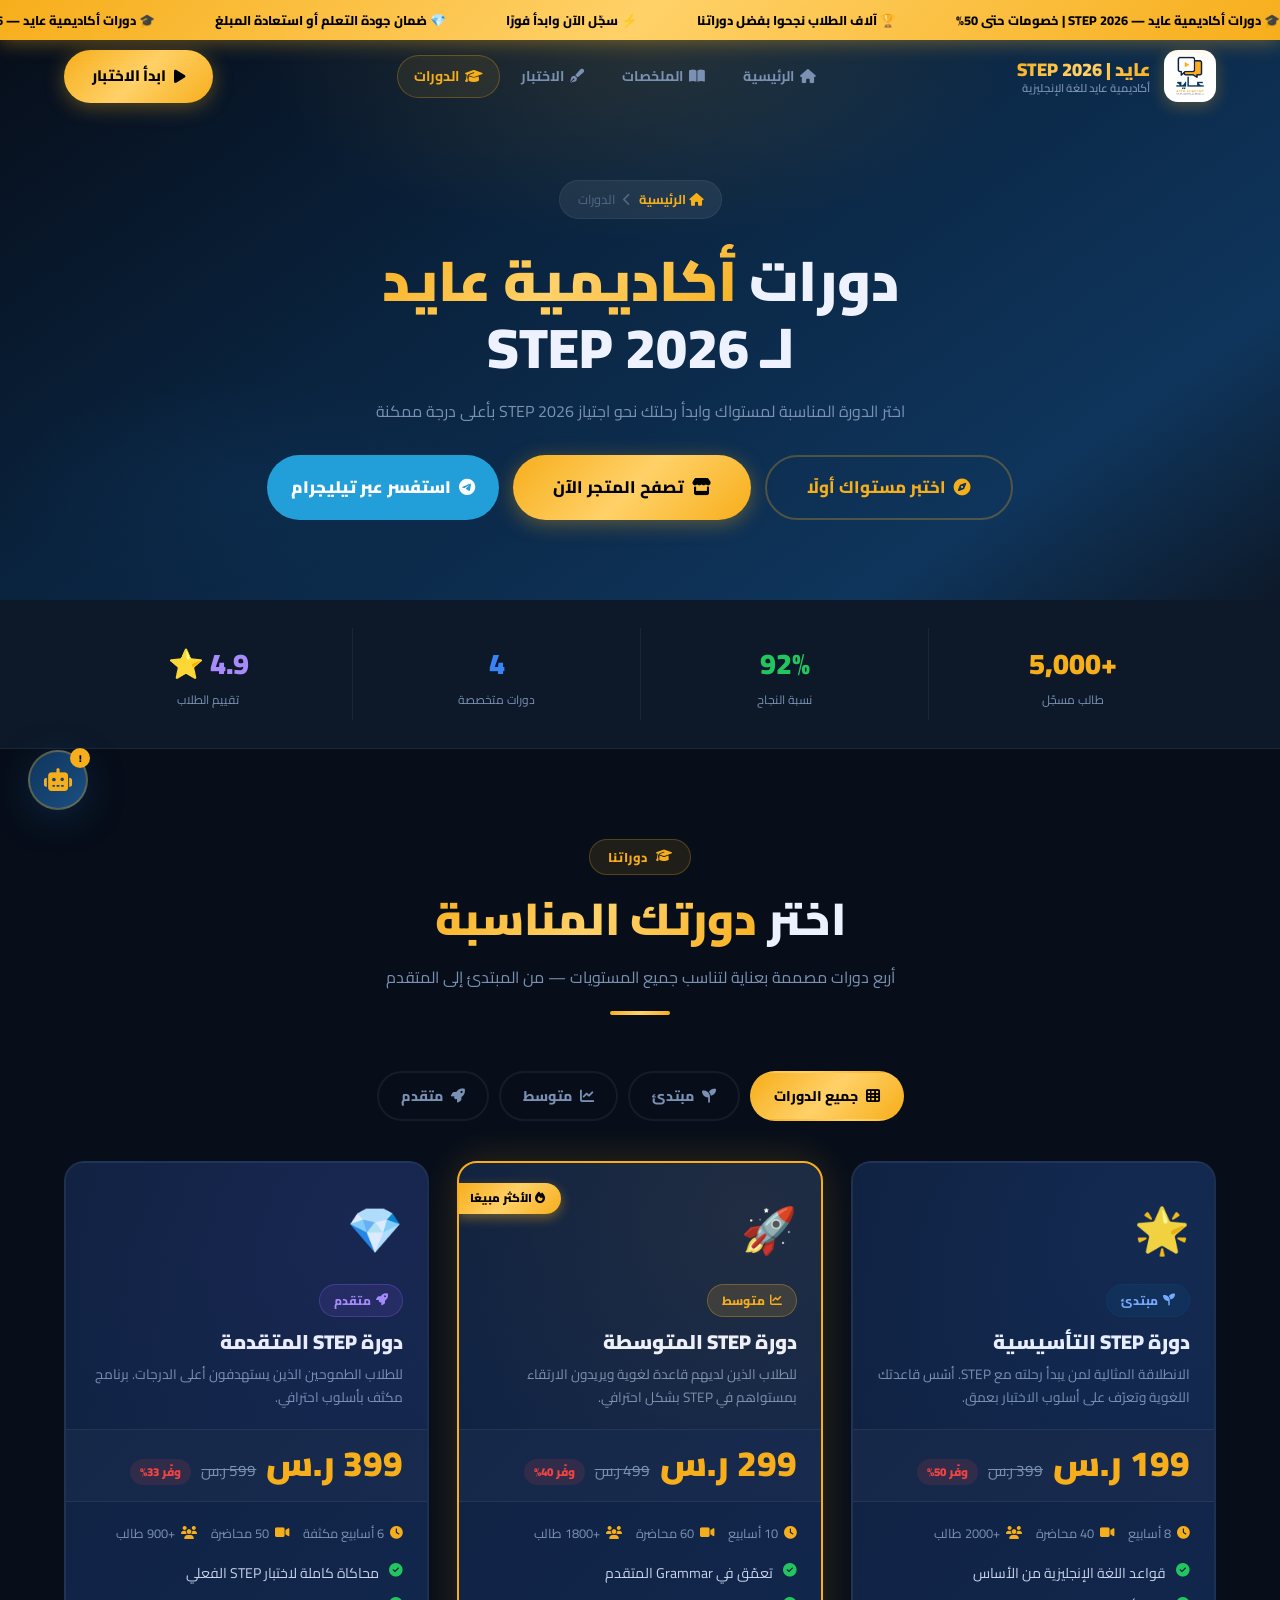
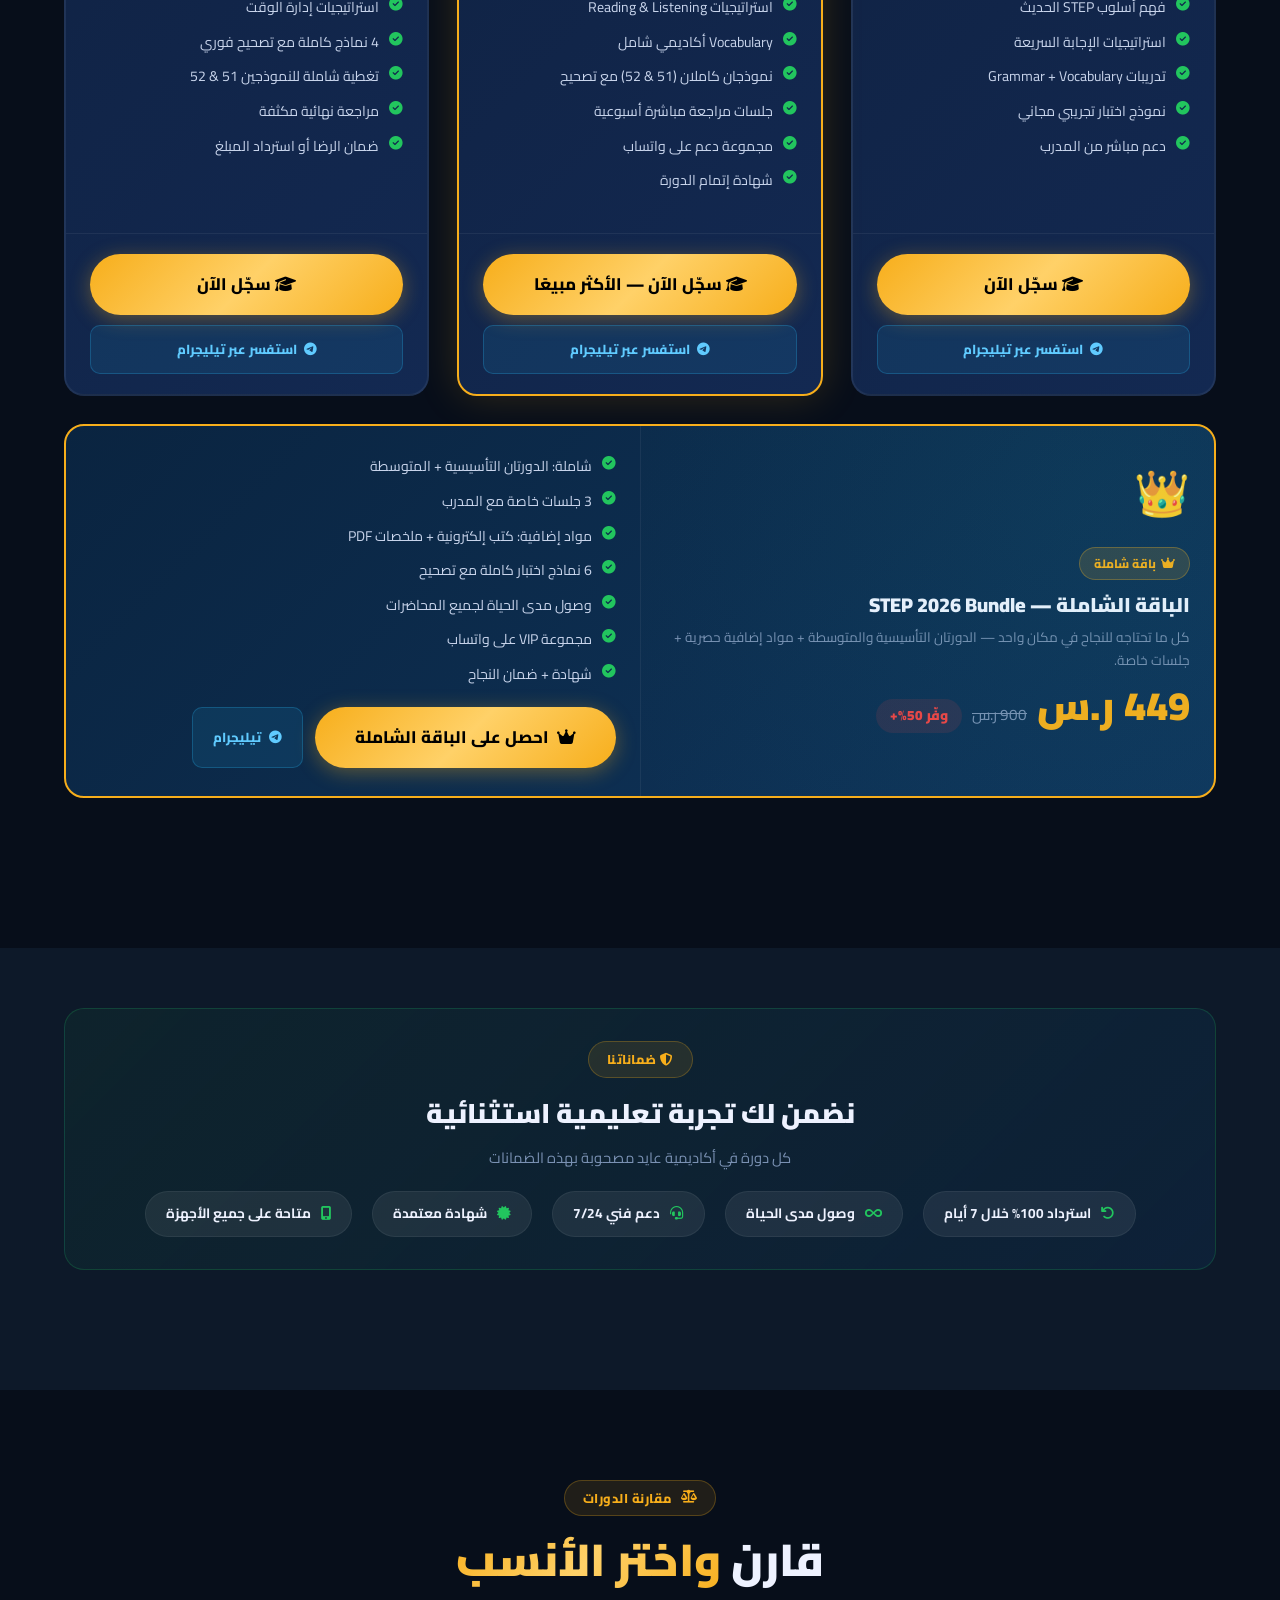
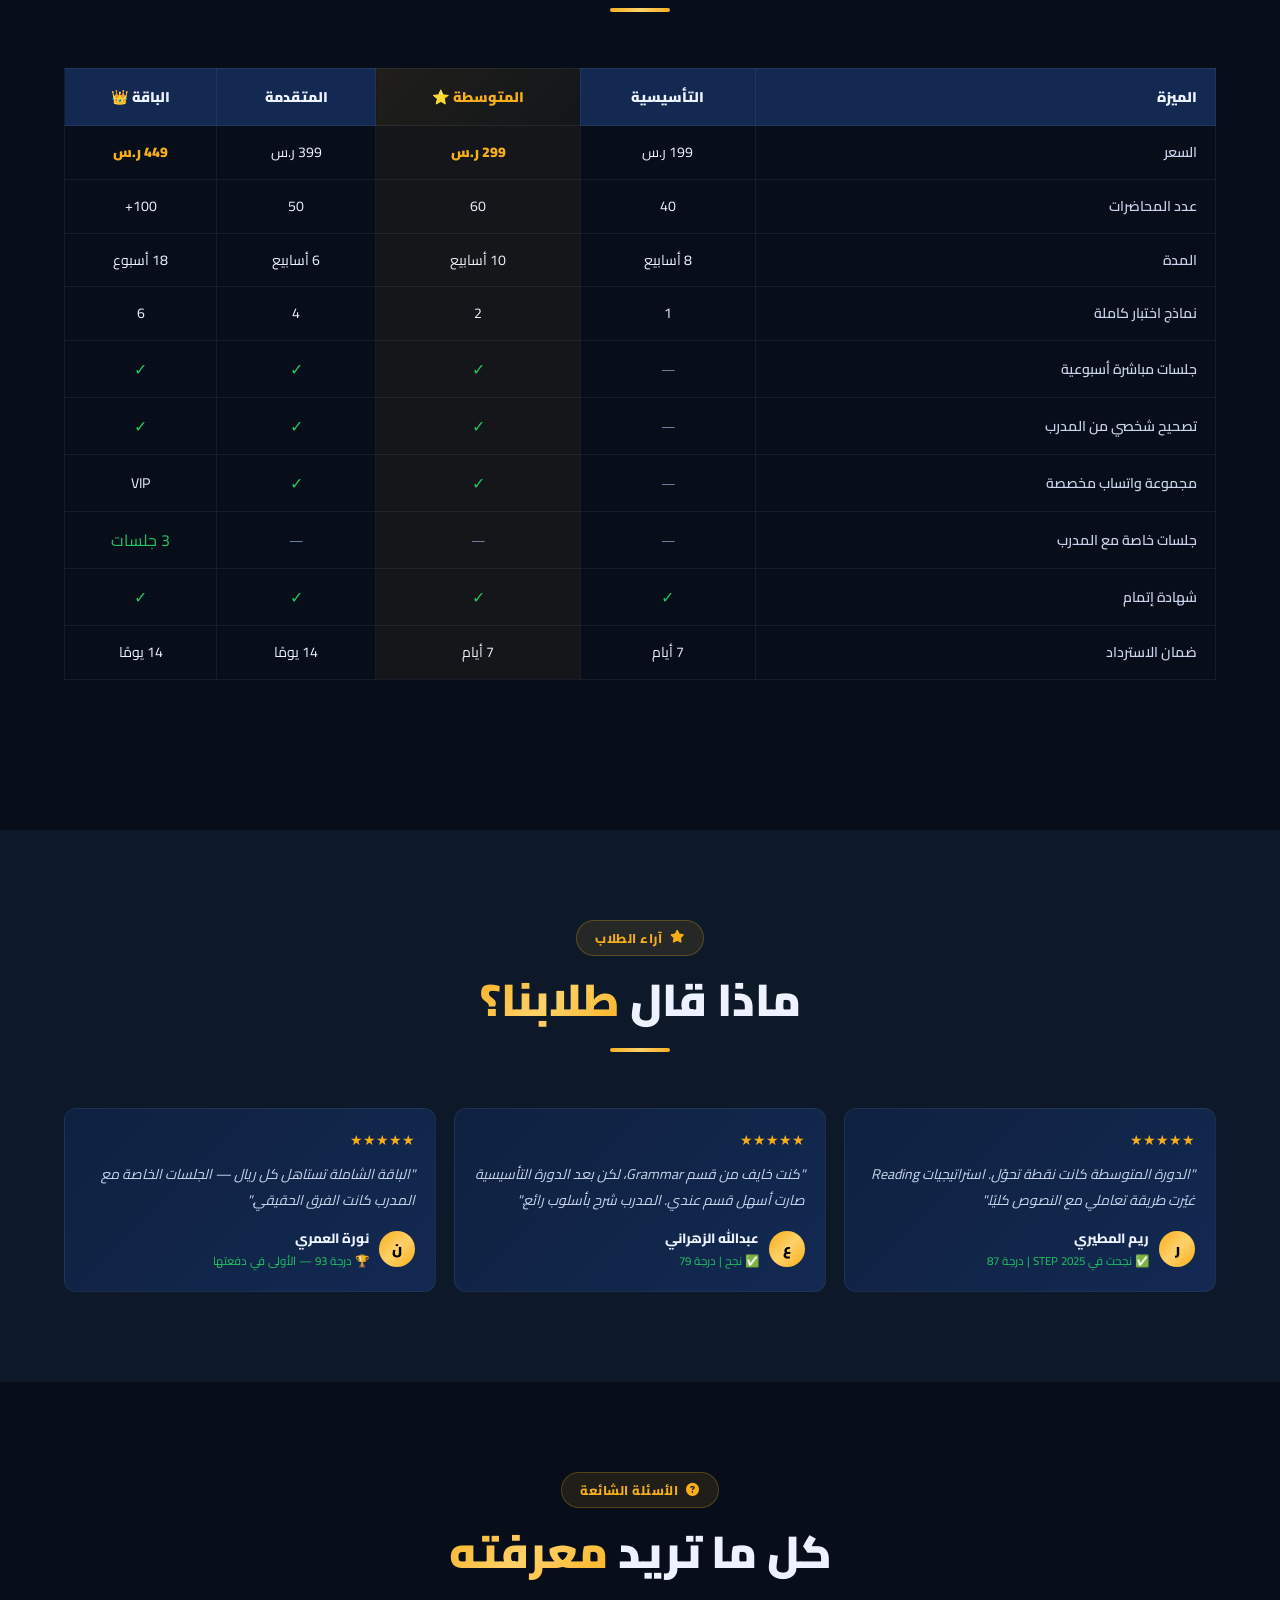
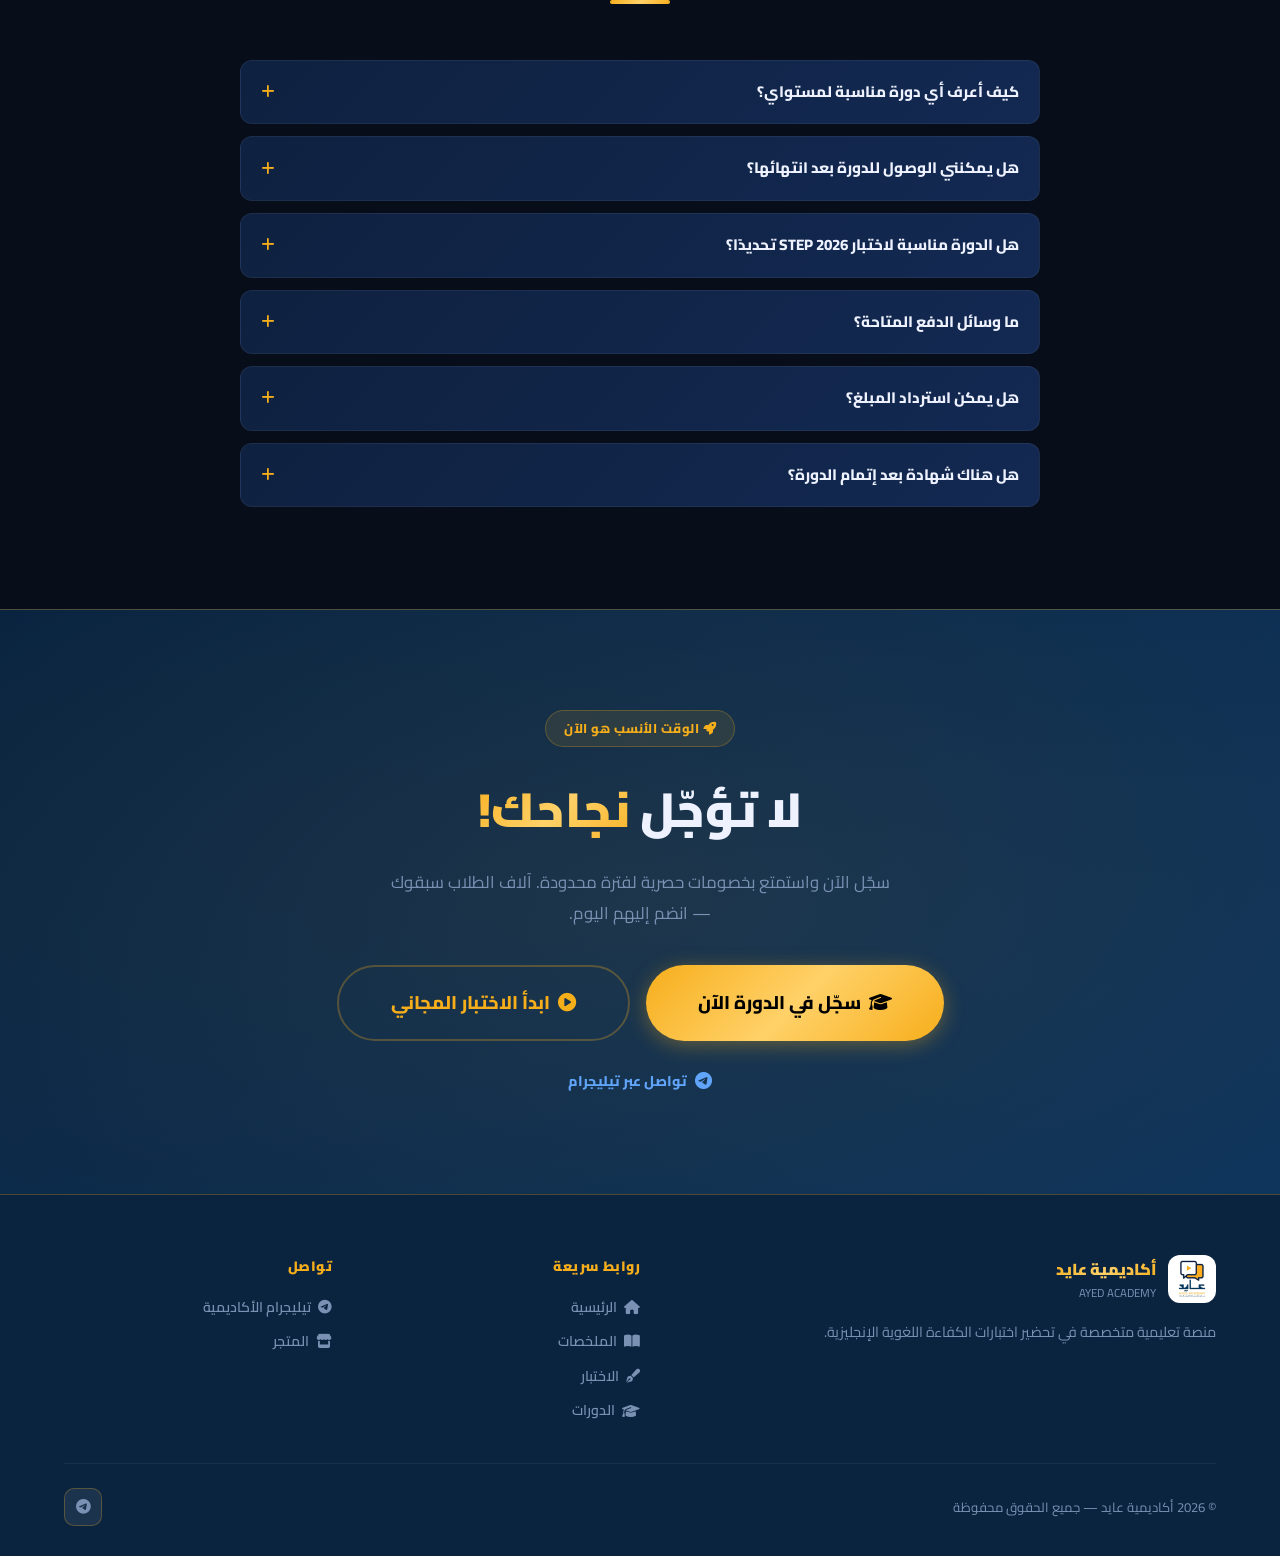
==== commit 1c408c68: "feat: add store CTA buttons, unify contact to Telegram only - Added prominent store CTA block in sec" ====
--- a/courses.html
+++ b/courses.html
@@ -4,6 +4,7 @@
 <meta charset="UTF-8"/>
 <meta name="viewport" content="width=device-width, initial-scale=1.0"/>
 <title>الدورات — عايد | STEP 2026</title>
+<link rel="icon" href="images/favicon.ico" type="image/x-icon"/>
 <link rel="stylesheet" href="css/shared.css"/>
 <link rel="stylesheet" href="https://cdn.jsdelivr.net/npm/@fortawesome/fontawesome-free@6.5.0/css/all.min.css"/>
 <style>
@@ -242,8 +243,11 @@
       <a href="quiz.html" class="btn btn-outline btn-lg">
         <i class="fas fa-compass"></i> اختبر مستواك أولًا
       </a>
-      <a href="#courses" class="btn btn-gold btn-lg">
-        <i class="fas fa-graduation-cap"></i> استعرض الدورات
+      <a href="https://studentservices241445-rgb.github.io/STEP-2030/" target="_blank" class="btn btn-gold btn-lg">
+        <i class="fas fa-store"></i> تصفح المتجر الآن
+      </a>
+      <a href="https://t.me/Ayed_Academy_2026" target="_blank" class="btn btn-lg" style="background:#229ED9;color:#fff;font-weight:900;border-radius:50px;display:inline-flex;align-items:center;gap:8px;padding:13px 24px;text-decoration:none;">
+        <i class="fab fa-telegram"></i> استفسر عبر تيليجرام
       </a>
     </div>
   </div>
@@ -331,9 +335,9 @@
             <a href="https://studentservices241445-rgb.github.io/STEP-2030/" target="_blank" class="btn btn-gold cc-cta btn-lg">
               <i class="fas fa-graduation-cap"></i> سجّل الآن
             </a>
-            <button class="cc-whatsapp" onclick="window.open('https://wa.me/966500000000?text=أريد الاستفسار عن دورة STEP التأسيسية','_blank')">
-              <i class="fab fa-whatsapp"></i> استفسر عبر واتساب
-            </button>
+            <a href="https://t.me/Ayed_Academy_2026" target="_blank" class="cc-whatsapp" style="display:flex;align-items:center;justify-content:center;gap:7px;background:rgba(34,163,217,0.12);border:1px solid rgba(34,163,217,0.3);color:#60CBFF;border-radius:10px;padding:12px;font-size:0.82rem;font-weight:800;text-decoration:none;">
+              <i class="fab fa-telegram"></i> استفسر عبر تيليجرام
+            </a>
           </div>
         </div>
 
@@ -373,9 +377,9 @@
             <a href="https://studentservices241445-rgb.github.io/STEP-2030/" target="_blank" class="btn btn-gold cc-cta btn-lg">
               <i class="fas fa-graduation-cap"></i> سجّل الآن — الأكثر مبيعًا
             </a>
-            <button class="cc-whatsapp" onclick="window.open('https://wa.me/966500000000?text=أريد الاستفسار عن دورة STEP المتوسطة','_blank')">
-              <i class="fab fa-whatsapp"></i> استفسر عبر واتساب
-            </button>
+            <a href="https://t.me/Ayed_Academy_2026" target="_blank" class="cc-whatsapp" style="display:flex;align-items:center;justify-content:center;gap:7px;background:rgba(34,163,217,0.12);border:1px solid rgba(34,163,217,0.3);color:#60CBFF;border-radius:10px;padding:12px;font-size:0.82rem;font-weight:800;text-decoration:none;">
+              <i class="fab fa-telegram"></i> استفسر عبر تيليجرام
+            </a>
           </div>
         </div>
 
@@ -413,9 +417,9 @@
             <a href="https://studentservices241445-rgb.github.io/STEP-2030/" target="_blank" class="btn btn-gold cc-cta btn-lg">
               <i class="fas fa-graduation-cap"></i> سجّل الآن
             </a>
-            <button class="cc-whatsapp" onclick="window.open('https://wa.me/966500000000?text=أريد الاستفسار عن دورة STEP المتقدمة','_blank')">
-              <i class="fab fa-whatsapp"></i> استفسر عبر واتساب
-            </button>
+            <a href="https://t.me/Ayed_Academy_2026" target="_blank" class="cc-whatsapp" style="display:flex;align-items:center;justify-content:center;gap:7px;background:rgba(34,163,217,0.12);border:1px solid rgba(34,163,217,0.3);color:#60CBFF;border-radius:10px;padding:12px;font-size:0.82rem;font-weight:800;text-decoration:none;">
+              <i class="fab fa-telegram"></i> استفسر عبر تيليجرام
+            </a>
           </div>
         </div>
 
@@ -449,8 +453,8 @@
                 <a href="https://studentservices241445-rgb.github.io/STEP-2030/" target="_blank" class="btn btn-gold btn-lg">
                   <i class="fas fa-crown"></i> احصل على الباقة الشاملة
                 </a>
-                <button class="cc-whatsapp" style="width:auto;padding:12px 20px;" onclick="window.open('https://wa.me/966500000000?text=أريد الاستفسار عن الباقة الشاملة STEP 2026','_blank')">
-                  <i class="fab fa-whatsapp"></i> واتساب
+                <button class="cc-whatsapp" style="width:auto;padding:12px 20px;background:rgba(34,163,217,0.12);border:1px solid rgba(34,163,217,0.3);color:#60CBFF;border-radius:10px;font-size:0.82rem;font-weight:800;cursor:pointer;" onclick="window.open('https://t.me/Ayed_Academy_2026','_blank')">
+                  <i class="fab fa-telegram"></i> تيليجرام
                 </button>
               </div>
             </div>
@@ -698,8 +702,7 @@
         </a>
       </div>
       <div style="margin-top:28px;display:flex;gap:20px;justify-content:center;flex-wrap:wrap;">
-        <a href="https://wa.me/966500000000" target="_blank" style="display:flex;align-items:center;gap:8px;color:#4ade80;font-weight:800;font-size:0.88rem;"><i class="fab fa-whatsapp fa-lg"></i> تواصل عبر واتساب</a>
-        <a href="https://t.me/ayedacademy" target="_blank" style="display:flex;align-items:center;gap:8px;color:#60a5fa;font-weight:800;font-size:0.88rem;"><i class="fab fa-telegram fa-lg"></i> تواصل عبر تيليجرام</a>
+        <a href="https://t.me/Ayed_Academy_2026" target="_blank" style="display:flex;align-items:center;gap:8px;color:#60a5fa;font-weight:800;font-size:0.88rem;"><i class="fab fa-telegram fa-lg"></i> تواصل عبر تيليجرام</a>
       </div>
     </div>
   </section>
@@ -731,9 +734,7 @@
       <div>
         <div class="footer-col-title">تواصل</div>
         <div class="footer-links">
-          <a href="https://wa.me/966500000000" target="_blank"><i class="fab fa-whatsapp"></i> واتساب</a>
-          <a href="https://t.me/ayedacademy" target="_blank"><i class="fab fa-telegram"></i> تيليجرام</a>
-          <a href="https://twitter.com/ayedacademy" target="_blank"><i class="fab fa-twitter"></i> تويتر</a>
+          <a href="https://t.me/Ayed_Academy_2026" target="_blank"><i class="fab fa-telegram"></i> تيليجرام الأكاديمية</a>
           <a href="https://studentservices241445-rgb.github.io/STEP-2030/" target="_blank"><i class="fas fa-store"></i> المتجر</a>
         </div>
       </div>
@@ -741,9 +742,7 @@
     <div class="footer-bottom">
       <p>© 2026 أكاديمية عايد — جميع الحقوق محفوظة</p>
       <div class="footer-social">
-        <a href="#" class="social-btn"><i class="fab fa-whatsapp"></i></a>
-        <a href="#" class="social-btn"><i class="fab fa-telegram"></i></a>
-        <a href="#" class="social-btn"><i class="fab fa-twitter"></i></a>
+        <a href="https://t.me/Ayed_Academy_2026" target="_blank" class="social-btn" title="تيليجرام"><i class="fab fa-telegram"></i></a>
       </div>
     </div>
   </div>
@@ -817,5 +816,115 @@
   }
 }
 </script>
+
+<!-- ══ FLOATING AI ASSISTANT ══ -->
+<style>
+.ai-assistant-btn{position:fixed;bottom:90px;left:28px;z-index:950;width:60px;height:60px;border-radius:50%;background:linear-gradient(135deg,#0F355C,#1a4f82);border:2px solid rgba(247,174,27,0.3);box-shadow:0 8px 32px rgba(15,53,92,0.5);color:#F7AE1B;font-size:1.4rem;display:flex;align-items:center;justify-content:center;cursor:pointer;transition:all .3s ease;animation:aiPulse 3s ease-in-out infinite;}
+@keyframes aiPulse{0%,100%{box-shadow:0 8px 32px rgba(15,53,92,0.5),0 0 0 0 rgba(247,174,27,0.3);}50%{box-shadow:0 8px 32px rgba(15,53,92,0.5),0 0 0 10px rgba(247,174,27,0);}}
+.ai-assistant-btn:hover{transform:scale(1.1);border-color:#F7AE1B;}
+.ai-notif-badge{position:absolute;top:-4px;right:-4px;width:20px;height:20px;border-radius:50%;background:#F7AE1B;color:#000;font-size:0.62rem;font-weight:900;display:flex;align-items:center;justify-content:center;}
+.ai-chat-panel{position:fixed;bottom:165px;left:28px;z-index:960;width:360px;max-height:540px;background:#0d2441;border:1px solid rgba(247,174,27,0.25);border-radius:16px;box-shadow:0 24px 80px rgba(0,0,0,0.5);display:none;flex-direction:column;overflow:hidden;}
+.ai-chat-panel.open{display:flex;animation:scaleIn .3s ease;}
+@keyframes scaleIn{from{transform:scale(0.9);opacity:0;}to{transform:scale(1);opacity:1;}}
+.acp-header{background:linear-gradient(135deg,#0F355C,#0a2440);padding:14px 16px;display:flex;align-items:center;gap:10px;border-bottom:1px solid rgba(247,174,27,0.15);flex-shrink:0;}
+.acp-avatar{width:38px;height:38px;border-radius:50%;background:radial-gradient(circle,rgba(247,174,27,0.3),rgba(15,53,92,0.8));border:1px solid rgba(247,174,27,0.25);display:flex;align-items:center;justify-content:center;font-size:1.1rem;flex-shrink:0;}
+.acp-info{flex:1;}.acp-name{font-weight:900;font-size:0.9rem;color:#F7AE1B;}.acp-status{font-size:0.68rem;color:#4ade80;}
+.acp-close{background:none;border:none;color:rgba(255,255,255,0.5);font-size:1rem;cursor:pointer;padding:4px 8px;border-radius:6px;transition:color .2s;}.acp-close:hover{color:#ef4444;}
+.acp-messages{flex:1;overflow-y:auto;padding:14px;display:flex;flex-direction:column;gap:10px;scroll-behavior:smooth;}
+.acp-msg{max-width:92%;padding:10px 14px;border-radius:14px;font-size:0.83rem;line-height:1.65;}
+.acp-msg.bot{background:rgba(247,174,27,0.08);border:1px solid rgba(247,174,27,0.15);color:rgba(255,255,255,0.85);align-self:flex-start;border-bottom-right-radius:4px;}
+.acp-msg.user{background:#0F355C;border:1px solid rgba(247,174,27,0.2);color:#fff;align-self:flex-end;border-bottom-left-radius:4px;}
+.bot-name{font-size:0.65rem;color:#F7AE1B;font-weight:700;margin-bottom:4px;}
+.acp-typing{display:flex;align-items:center;gap:6px;padding:8px 14px;font-size:0.74rem;color:rgba(255,255,255,0.4);flex-shrink:0;}
+.acp-typing .dot{width:6px;height:6px;border-radius:50%;background:#F7AE1B;animation:tDot 1.2s ease-in-out infinite;}
+.acp-typing .dot:nth-child(2){animation-delay:.2s;}.acp-typing .dot:nth-child(3){animation-delay:.4s;}
+@keyframes tDot{0%,80%,100%{transform:scale(0.6);opacity:0.4;}40%{transform:scale(1);opacity:1;}}
+.acp-quick-btns{padding:10px 14px;border-top:1px solid rgba(255,255,255,0.06);display:flex;flex-wrap:wrap;gap:6px;flex-shrink:0;background:rgba(0,0,0,0.15);}
+.acp-quick{padding:5px 12px;border-radius:50px;background:rgba(255,255,255,0.06);border:1px solid rgba(255,255,255,0.1);color:rgba(255,255,255,0.6);font-family:inherit;font-size:0.72rem;font-weight:700;cursor:pointer;transition:all .2s;white-space:nowrap;}
+.acp-quick:hover{border-color:rgba(247,174,27,0.4);color:#F7AE1B;background:rgba(247,174,27,0.08);}
+.acp-input-row{padding:12px 14px;border-top:1px solid rgba(255,255,255,0.06);display:flex;gap:8px;flex-shrink:0;background:#0d2441;}
+.acp-input{flex:1;background:rgba(255,255,255,0.06);border:1px solid rgba(255,255,255,0.12);border-radius:50px;padding:8px 14px;color:#fff;font-family:inherit;font-size:0.84rem;outline:none;transition:border-color .2s;direction:rtl;}
+.acp-input:focus{border-color:rgba(247,174,27,0.4);}.acp-input::placeholder{color:rgba(255,255,255,0.3);}
+.acp-send{width:36px;height:36px;border-radius:50%;background:linear-gradient(135deg,#F7AE1B,#ffd168);border:none;color:#000;font-size:0.85rem;display:flex;align-items:center;justify-content:center;cursor:pointer;transition:all .2s;flex-shrink:0;}
+.acp-send:hover{transform:scale(1.1);}
+@media(max-width:480px){.ai-chat-panel{width:calc(100vw - 20px);left:10px;bottom:155px;}.ai-assistant-btn{left:16px;bottom:80px;}}
+</style>
+<button class="ai-assistant-btn" id="aiAssistantBtn" onclick="toggleAIChat3()" aria-label="المساعد الذكي">
+  <i class="fas fa-robot"></i>
+  <span class="ai-notif-badge" id="aiNotifBadge3">!</span>
+</button>
+<div class="ai-chat-panel" id="aiChatPanel3">
+  <div class="acp-header">
+    <div class="acp-avatar">🤖</div>
+    <div class="acp-info">
+      <div class="acp-name">مساعد عايد الذكي</div>
+      <div class="acp-status">● متاح دائمًا</div>
+    </div>
+    <button class="acp-close" onclick="toggleAIChat3()"><i class="fas fa-times"></i></button>
+  </div>
+  <div class="acp-messages" id="aiMessages3">
+    <div class="acp-msg bot">
+      <div class="bot-name">مساعد عايد</div>
+      مرحبًا! 👋 أنا هنا لمساعدتك في اختيار الدورة المناسبة لك.<br><br>
+      هل تحتاج مساعدة في اختيار الدورة؟
+    </div>
+  </div>
+  <div id="aiTyping3" class="acp-typing" style="display:none">
+    <span>يكتب...</span><span class="dot"></span><span class="dot"></span><span class="dot"></span>
+  </div>
+  <div class="acp-quick-btns">
+    <button class="acp-quick" onclick="aiQ3('which')">أي دورة تناسبني؟</button>
+    <button class="acp-quick" onclick="aiQ3('price')">ما أسعار الدورات؟</button>
+    <button class="acp-quick" onclick="aiQ3('foundation')">الدورة التأسيسية</button>
+    <button class="acp-quick" onclick="aiQ3('intermediate')">الدورة المتوسطة</button>
+    <button class="acp-quick" onclick="aiQ3('advanced')">الدورة المتقدمة</button>
+    <button class="acp-quick" onclick="aiQ3('register')">كيف أسجّل؟</button>
+    <button class="acp-quick" onclick="aiQ3('quiz')">الاختبار التجريبي</button>
+  </div>
+  <div class="acp-input-row">
+    <input type="text" class="acp-input" id="aiInput3" placeholder="اكتب سؤالك هنا..." onkeydown="if(event.key==='Enter')sendAI3()"/>
+    <button class="acp-send" onclick="sendAI3()"><i class="fas fa-paper-plane"></i></button>
+  </div>
+</div>
+<script>
+const aiDB3 = {
+  which: `🎯 لاختيار الدورة المناسبة:\n\nأولًا — حل الاختبار التجريبي المجاني:\n<a href="quiz.html" style="color:#F7AE1B">quiz.html ←</a>\n\nثم بناءً على نتيجتك:\n📘 أقل من 60% → التأسيسية (199 ر.س)\n📗 60-80% → المتوسطة (299 ر.س)\n📙 أكثر من 80% → المتقدمة (399 ر.س)\n\n💬 استفسر مباشرة: <a href="https://t.me/Ayed_Academy_2026" target="_blank" style="color:#F7AE1B">t.me/Ayed_Academy_2026</a>`,
+  price: `💰 أسعار دورات أكاديمية عايد:\n\n📘 التأسيسية: 199 ر.س\n📗 المتوسطة: 299 ر.س\n📙 المتقدمة: 399 ر.س\n📦 الباقة الكاملة: 449 ر.س\n\n🔥 للعروض والخصومات:\n<a href="https://t.me/Ayed_Academy_2026" target="_blank" style="color:#F7AE1B">t.me/Ayed_Academy_2026 ←</a>`,
+  foundation: `📘 الدورة التأسيسية — 199 ر.س\n\n✅ مثالية لمن نتيجته أقل من 60%\n✅ تأسيس قوي في جميع الأقسام\n✅ شرح مبسّط من الصفر\n✅ تمارين تفاعلية مكثّفة\n✅ متابعة مستمرة من المدرب\n\n💬 للتسجيل: <a href="https://t.me/Ayed_Academy_2026" target="_blank" style="color:#F7AE1B">t.me/Ayed_Academy_2026</a>`,
+  intermediate: `📗 الدورة المتوسطة — 299 ر.س\n\n✅ مثالية لمن نتيجته 60-80%\n✅ تعمّق في مهارات STEP\n✅ استراتيجيات الإجابة السريعة\n✅ نماذج مشابهة للاختبار الحقيقي\n✅ مراجعات أسبوعية\n\n💬 للتسجيل: <a href="https://t.me/Ayed_Academy_2026" target="_blank" style="color:#F7AE1B">t.me/Ayed_Academy_2026</a>`,
+  advanced: `📙 الدورة المتقدمة — 399 ر.س\n\n✅ مثالية لمن نتيجته أكثر من 80%\n✅ استراتيجيات متقدمة لأعلى الدرجات\n✅ التعامل مع أصعب الأسئلة\n✅ تحليل مفصّل لنقاط الضعف\n✅ نماذج تنافسية متقدمة\n\n💬 للتسجيل: <a href="https://t.me/Ayed_Academy_2026" target="_blank" style="color:#F7AE1B">t.me/Ayed_Academy_2026</a>`,
+  register: `📝 للتسجيل في أي دورة:\n\n1️⃣ حل الاختبار التجريبي لمعرفة مستواك\n2️⃣ اختر الدورة المناسبة\n3️⃣ تواصل مع الأكاديمية عبر تيليجرام\n4️⃣ أكمل إجراءات التسجيل\n\n📩 تيليجرام:\n<a href="https://t.me/Ayed_Academy_2026" target="_blank" style="color:#F7AE1B">t.me/Ayed_Academy_2026 ←</a>`,
+  quiz: `📝 الاختبار التجريبي:\n\n100 سؤال مجاني بأسلوب STEP الحقيقي!\nيساعدك على معرفة مستواك واختيار الدورة المناسبة.\n\n🔗 <a href="quiz.html" style="color:#F7AE1B">ابدأ الاختبار الآن ←</a>`,
+};
+function toggleAIChat3(){
+  const p=document.getElementById('aiChatPanel3');p.classList.toggle('open');
+  if(p.classList.contains('open'))document.getElementById('aiNotifBadge3').style.display='none';
+}
+function aiQ3(key){
+  const lbl={which:'أي دورة تناسبني؟',price:'أسعار الدورات',foundation:'الدورة التأسيسية',intermediate:'الدورة المتوسطة',advanced:'الدورة المتقدمة',register:'كيف أسجّل؟',quiz:'الاختبار التجريبي'};
+  addMsg3(lbl[key]||key,'user');
+  const t=document.getElementById('aiTyping3');t.style.display='flex';
+  setTimeout(()=>{t.style.display='none';addBot3(aiDB3[key]||`تواصل معنا: <a href="https://t.me/Ayed_Academy_2026" target="_blank" style="color:#F7AE1B">t.me/Ayed_Academy_2026</a>`);},900);
+}
+function sendAI3(){
+  const inp=document.getElementById('aiInput3');const msg=inp.value.trim();if(!msg)return;
+  addMsg3(msg,'user');inp.value='';
+  const t=document.getElementById('aiTyping3');t.style.display='flex';
+  const low=msg.toLowerCase().replace(/[أإآا]/g,'ا').replace(/[ةه]/g,'ه');
+  let resp;
+  if(low.includes('اي دوره')||low.includes('مناسب')||low.includes('which'))resp=aiDB3.which;
+  else if(low.includes('سعر')||low.includes('ثمن')||low.includes('كم')||low.includes('price'))resp=aiDB3.price;
+  else if(low.includes('تاسيس')||low.includes('foundation')||low.includes('مبتدئ'))resp=aiDB3.foundation;
+  else if(low.includes('متوسط')||low.includes('intermediate'))resp=aiDB3.intermediate;
+  else if(low.includes('متقدم')||low.includes('advanced'))resp=aiDB3.advanced;
+  else if(low.includes('سجل')||low.includes('تسجيل')||low.includes('register'))resp=aiDB3.register;
+  else if(low.includes('اختبار')||low.includes('quiz'))resp=aiDB3.quiz;
+  else if(low.includes('شكر')||low.includes('ممنون'))resp='العفو! 😊 هل تحتاج مساعدة أخرى؟';
+  else resp=`شكرًا! 📩 للمزيد من المعلومات:\n<a href="https://t.me/Ayed_Academy_2026" target="_blank" style="color:#F7AE1B">t.me/Ayed_Academy_2026 ←</a>`;
+  setTimeout(()=>{t.style.display='none';addBot3(resp);},Math.min(700+msg.length*12,1800));
+}
+function addMsg3(text,type){const msgs=document.getElementById('aiMessages3');const d=document.createElement('div');d.className='acp-msg '+type;d.textContent=text;msgs.appendChild(d);msgs.scrollTop=msgs.scrollHeight;}
+function addBot3(html){const msgs=document.getElementById('aiMessages3');const d=document.createElement('div');d.className='acp-msg bot';d.innerHTML=`<div class="bot-name">مساعد عايد</div>${html.replace(/\n/g,'<br>')}`;msgs.appendChild(d);msgs.scrollTop=msgs.scrollHeight;}
+</script>
 </body>
 </html>
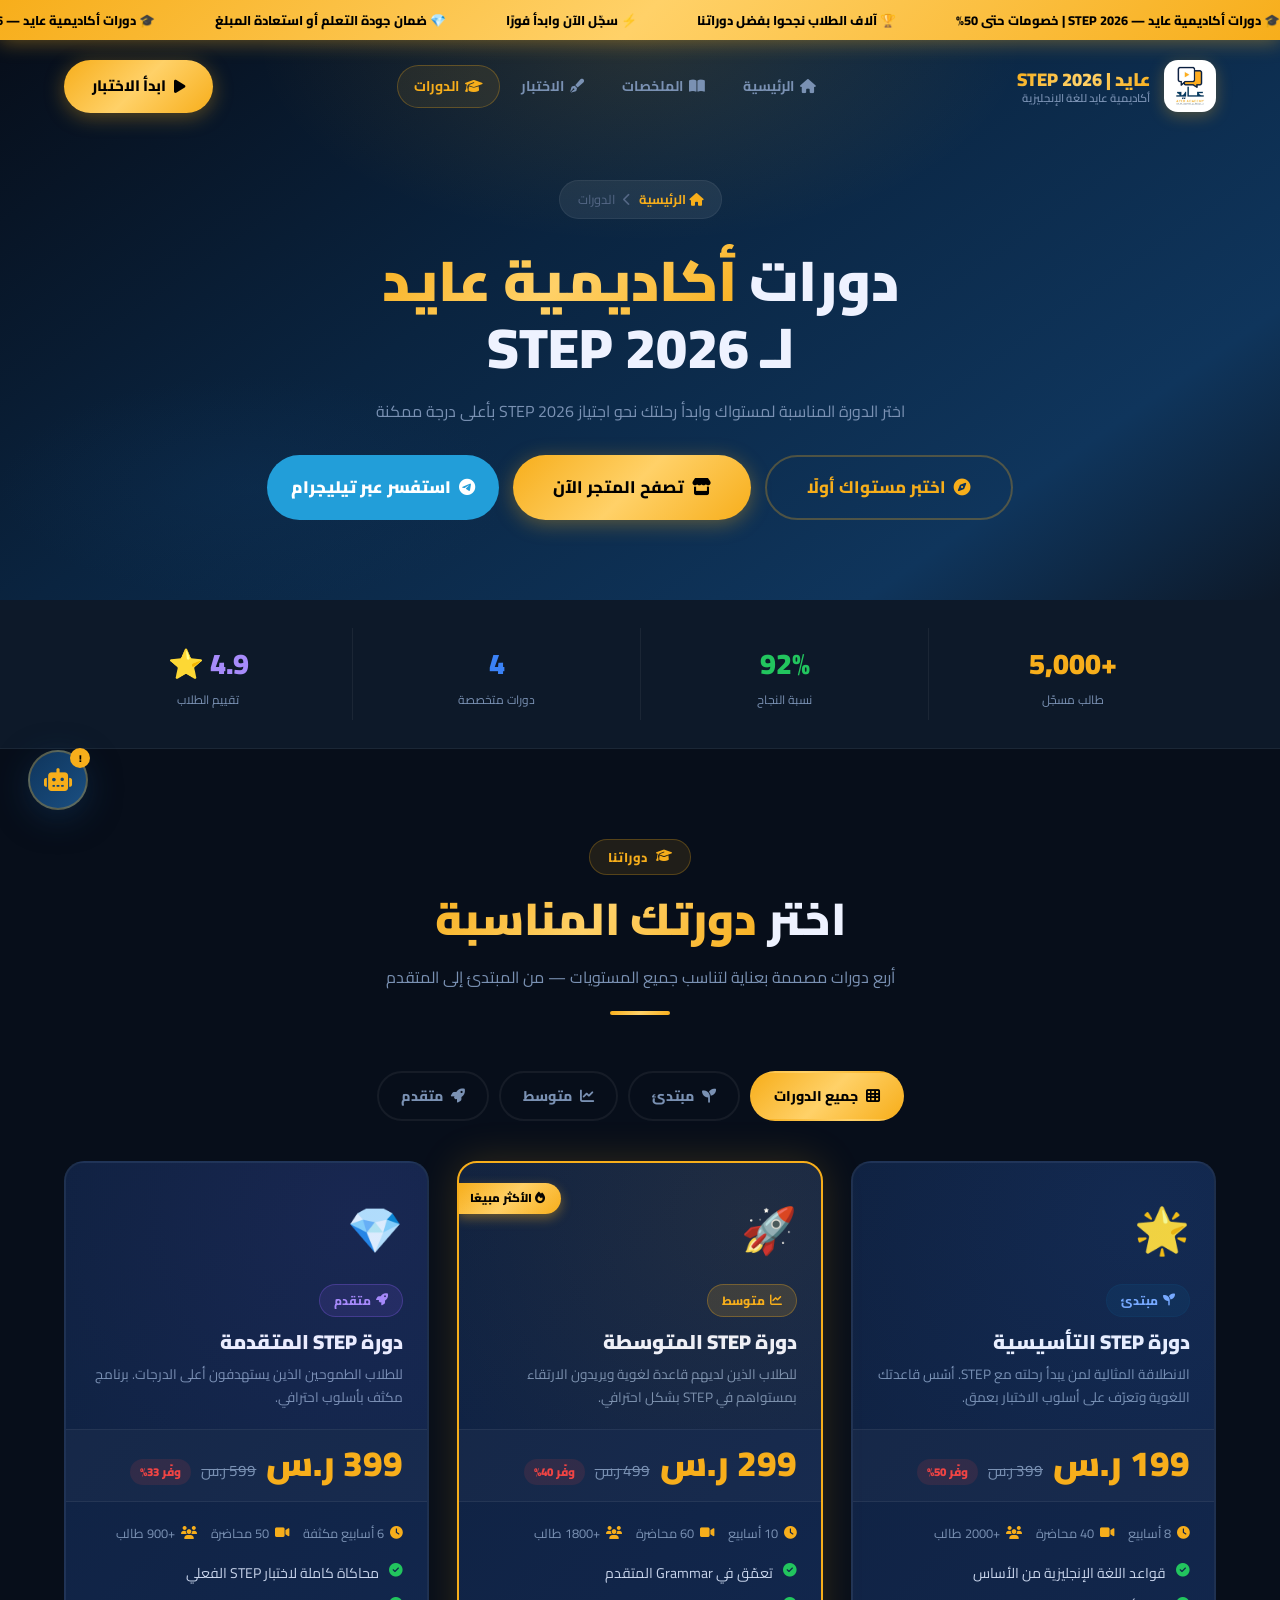
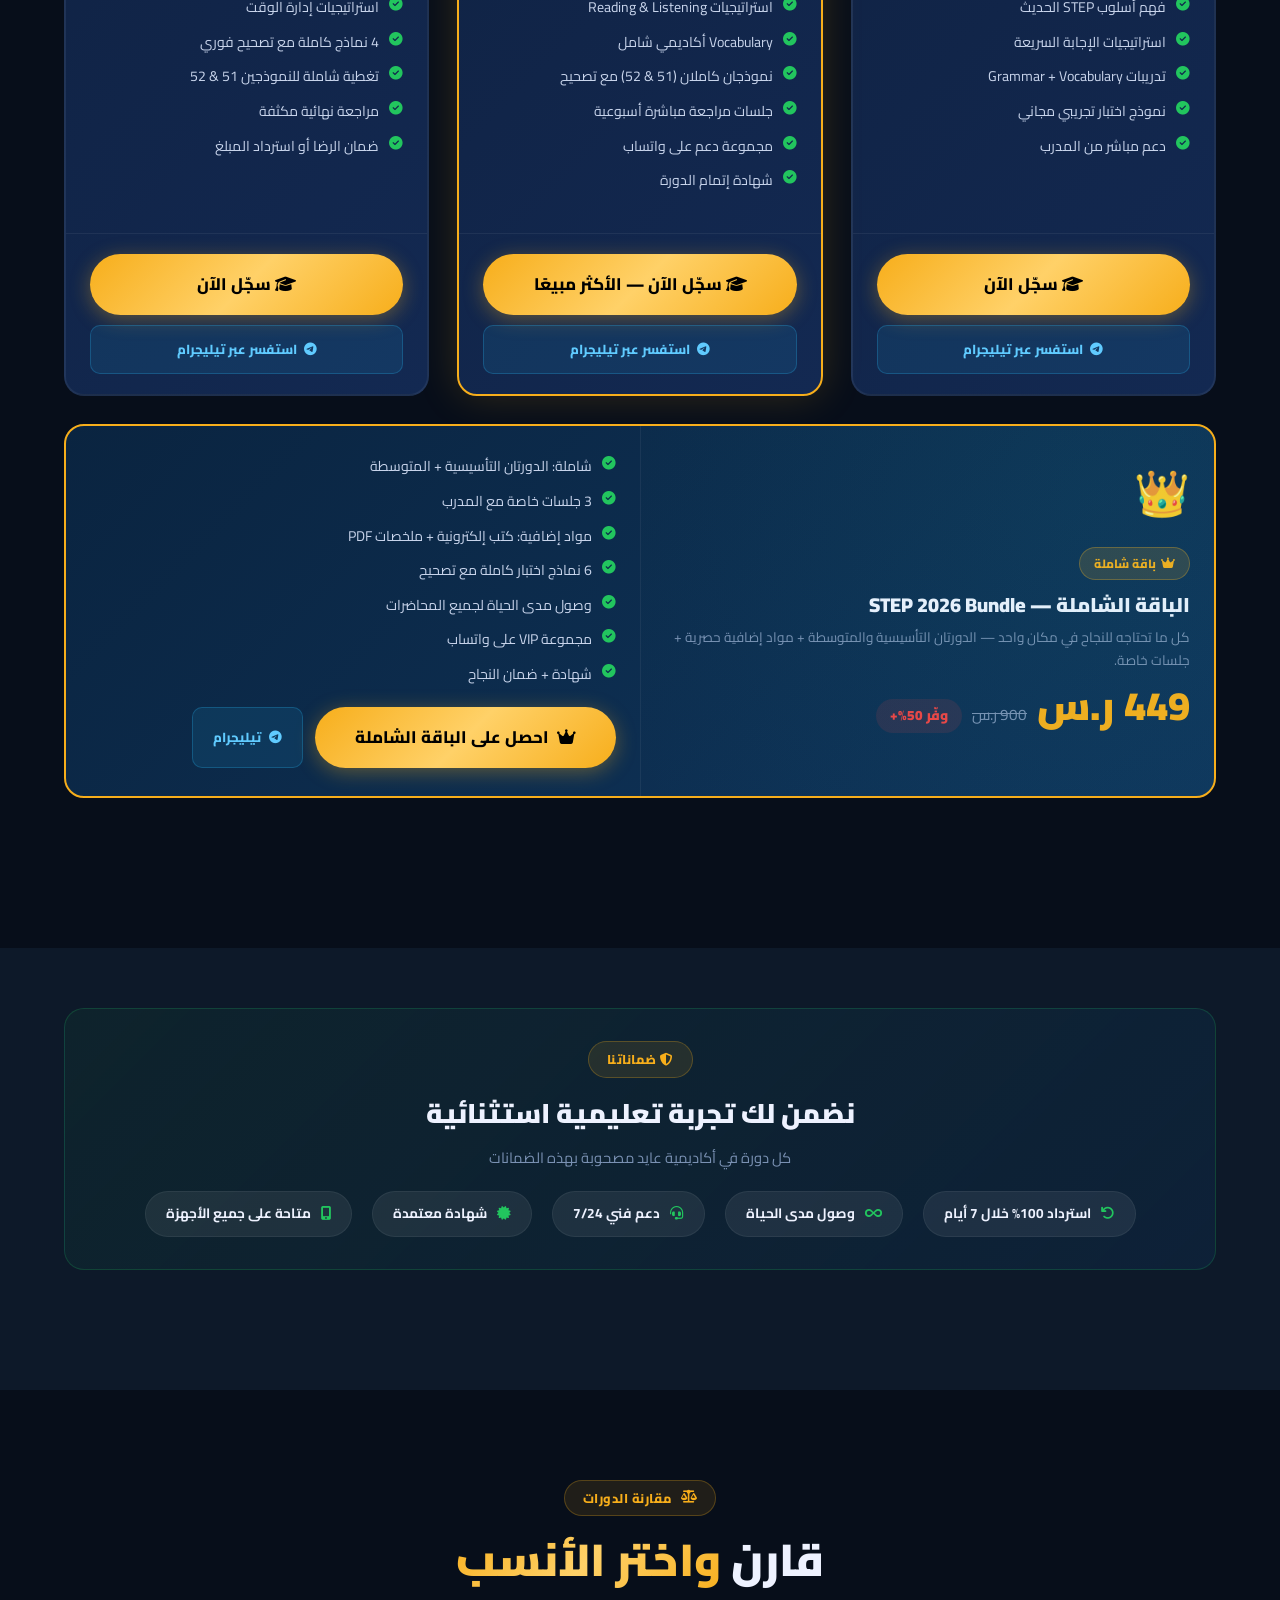
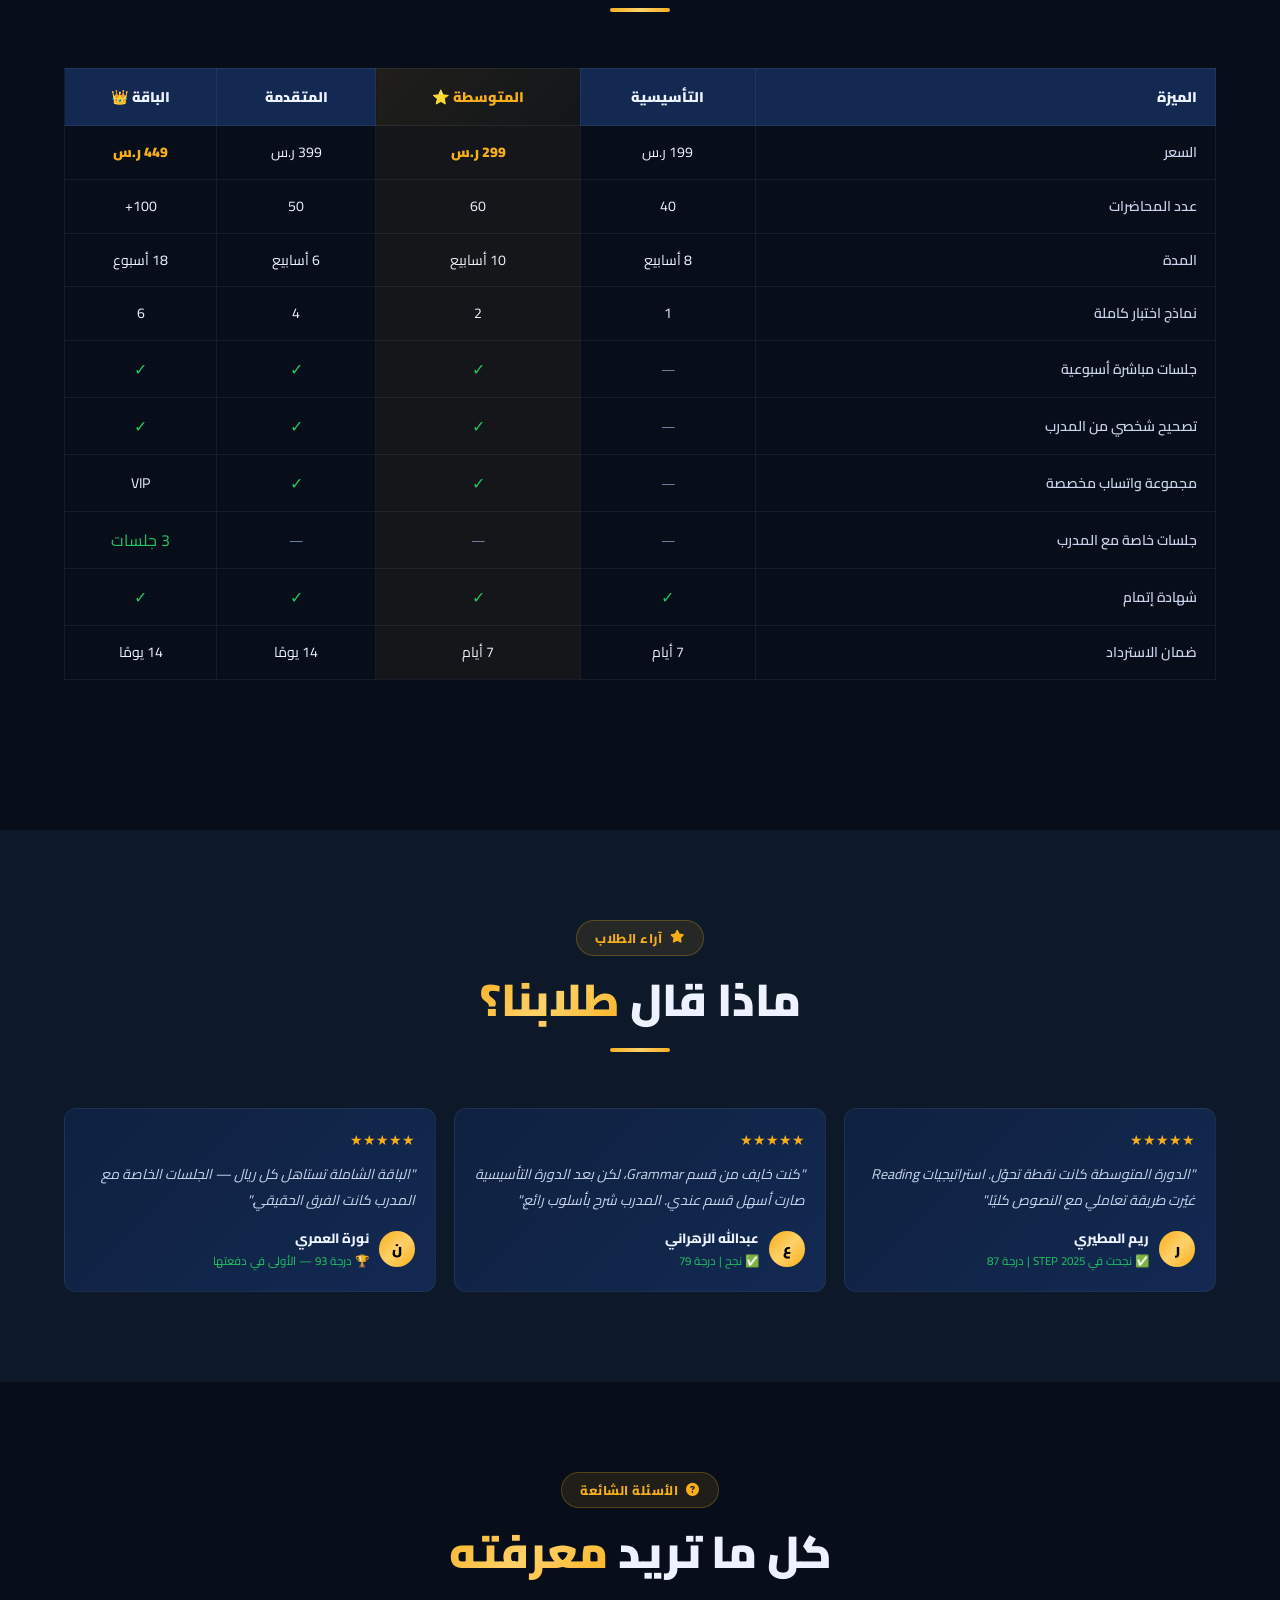
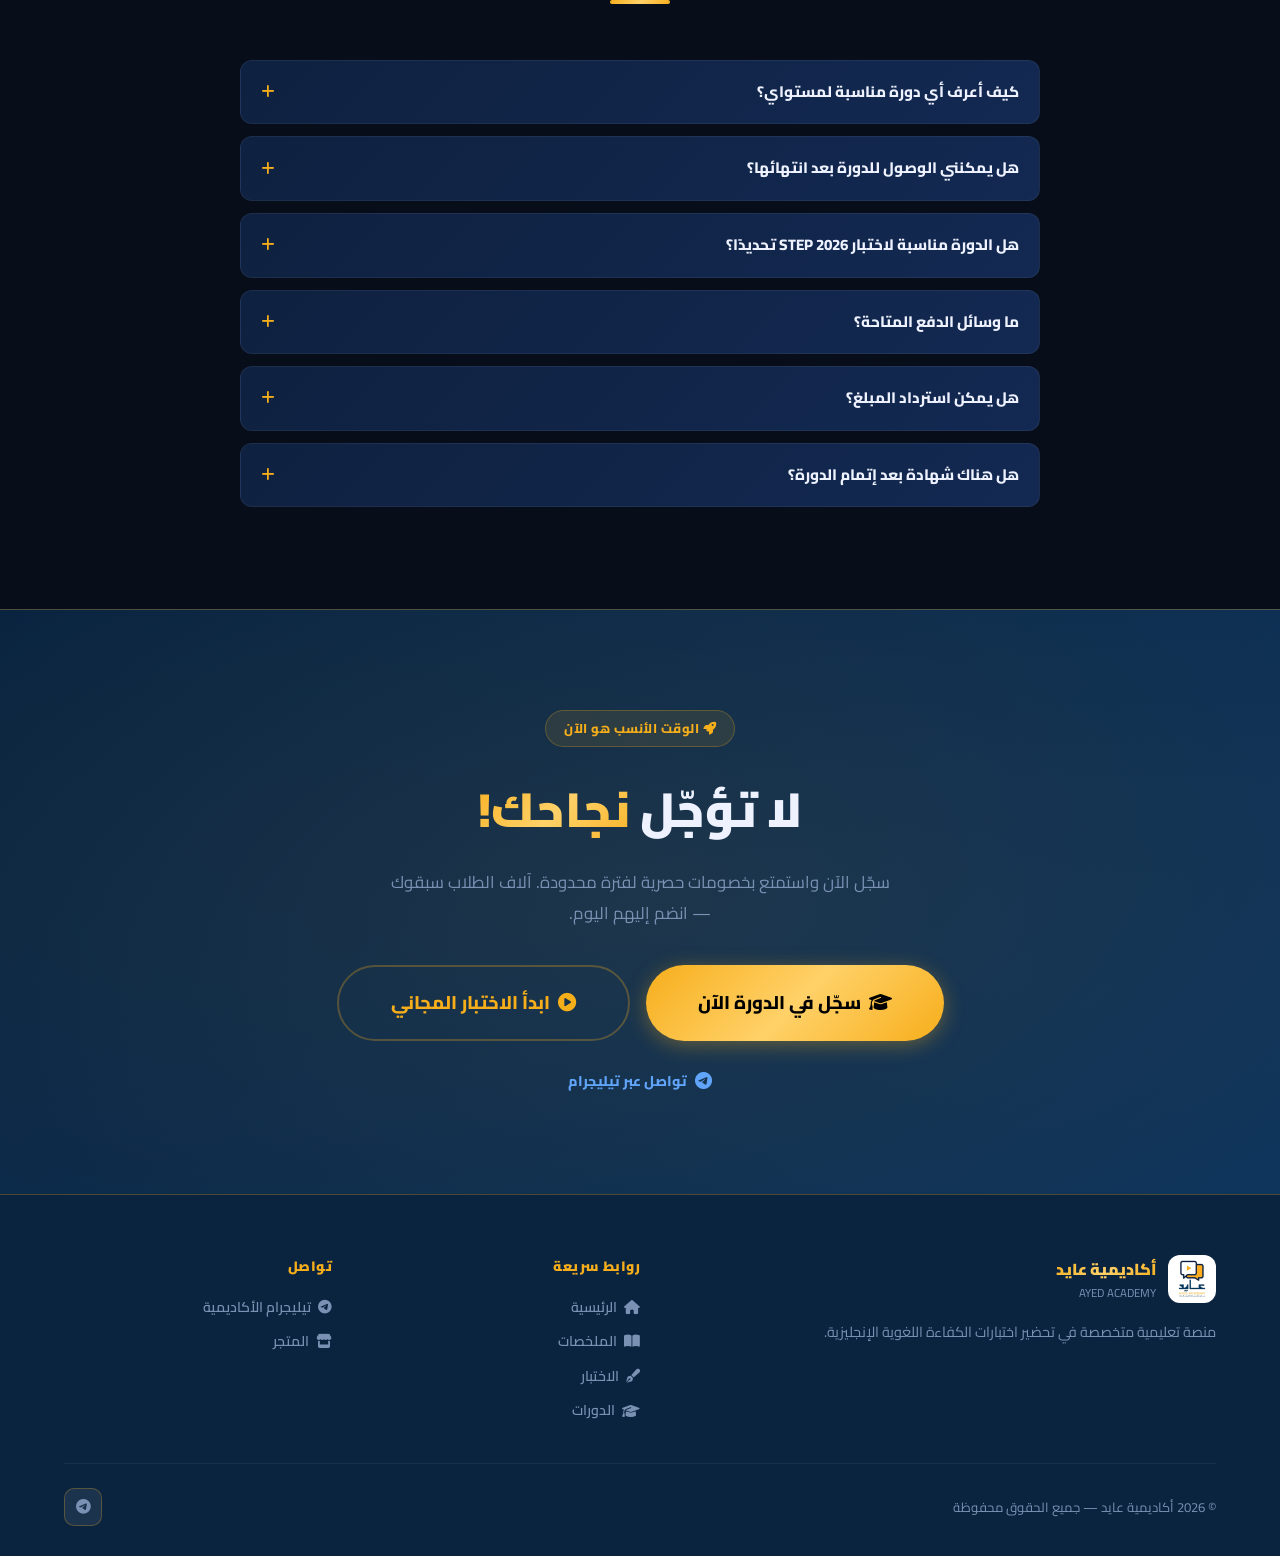
==== commit e1d81bdc: "feat: responsive UI overhaul + store URL update RESPONSIVE FIXES: - quiz.html: Complete responsive C" ====
--- a/courses.html
+++ b/courses.html
@@ -178,6 +178,21 @@
   font-size: 0.85rem; font-weight: 700;
 }
 .gs-badge i { color: var(--success); }
+
+/* ── Bundle card responsive ── */
+@media (max-width: 640px) {
+  .bundle-inner { grid-template-columns: 1fr !important; }
+  .bundle-inner .cc-header { border-left: none !important; border-bottom: 1px solid var(--border); }
+  .courses-grid { grid-template-columns: 1fr !important; }
+}
+@media (max-width: 480px) {
+  .course-card { padding: 0; }
+  .cc-header { padding: 20px 16px; }
+  .cc-body   { padding: 18px 16px; }
+  .cc-price  { font-size: 1.8rem; }
+  .cc-name   { font-size: 1.1rem; }
+  .hero-banner { padding: 40px 16px 32px; }
+}
 </style>
 </head>
 <body>
@@ -210,7 +225,7 @@
       <a href="index.html" class="nav-link"><i class="fas fa-home"></i> الرئيسية</a>
       <a href="summaries.html" class="nav-link"><i class="fas fa-book-open"></i> الملخصات</a>
       <a href="quiz.html" class="nav-link"><i class="fas fa-pen-fancy"></i> الاختبار</a>
-      <a href="https://studentservices241445-rgb.github.io/STEP-2030/" class="nav-link active"><i class="fas fa-graduation-cap"></i> الدورات</a>
+      <a href="https://mohhamed1520.github.io/ayedacdyme/" class="nav-link active"><i class="fas fa-graduation-cap"></i> الدورات</a>
     </div>
     <a href="quiz.html" class="nav-cta btn btn-gold">
       <i class="fas fa-play"></i> ابدأ الاختبار
@@ -221,7 +236,7 @@
     <a href="index.html"><i class="fas fa-home"></i> الرئيسية</a>
     <a href="summaries.html"><i class="fas fa-book-open"></i> الملخصات</a>
     <a href="quiz.html"><i class="fas fa-pen-fancy"></i> الاختبار</a>
-    <a href="https://studentservices241445-rgb.github.io/STEP-2030/" class="active"><i class="fas fa-graduation-cap"></i> الدورات</a>
+    <a href="https://mohhamed1520.github.io/ayedacdyme/" class="active"><i class="fas fa-graduation-cap"></i> الدورات</a>
   </div>
 </nav>
 
@@ -243,7 +258,7 @@
       <a href="quiz.html" class="btn btn-outline btn-lg">
         <i class="fas fa-compass"></i> اختبر مستواك أولًا
       </a>
-      <a href="https://studentservices241445-rgb.github.io/STEP-2030/" target="_blank" class="btn btn-gold btn-lg">
+      <a href="https://mohhamed1520.github.io/ayedacdyme/" target="_blank" class="btn btn-gold btn-lg">
         <i class="fas fa-store"></i> تصفح المتجر الآن
       </a>
       <a href="https://t.me/Ayed_Academy_2026" target="_blank" class="btn btn-lg" style="background:#229ED9;color:#fff;font-weight:900;border-radius:50px;display:inline-flex;align-items:center;gap:8px;padding:13px 24px;text-decoration:none;">
@@ -332,7 +347,7 @@
             </div>
           </div>
           <div class="cc-footer">
-            <a href="https://studentservices241445-rgb.github.io/STEP-2030/" target="_blank" class="btn btn-gold cc-cta btn-lg">
+            <a href="https://mohhamed1520.github.io/ayedacdyme/" target="_blank" class="btn btn-gold cc-cta btn-lg">
               <i class="fas fa-graduation-cap"></i> سجّل الآن
             </a>
             <a href="https://t.me/Ayed_Academy_2026" target="_blank" class="cc-whatsapp" style="display:flex;align-items:center;justify-content:center;gap:7px;background:rgba(34,163,217,0.12);border:1px solid rgba(34,163,217,0.3);color:#60CBFF;border-radius:10px;padding:12px;font-size:0.82rem;font-weight:800;text-decoration:none;">
@@ -374,7 +389,7 @@
             </div>
           </div>
           <div class="cc-footer">
-            <a href="https://studentservices241445-rgb.github.io/STEP-2030/" target="_blank" class="btn btn-gold cc-cta btn-lg">
+            <a href="https://mohhamed1520.github.io/ayedacdyme/" target="_blank" class="btn btn-gold cc-cta btn-lg">
               <i class="fas fa-graduation-cap"></i> سجّل الآن — الأكثر مبيعًا
             </a>
             <a href="https://t.me/Ayed_Academy_2026" target="_blank" class="cc-whatsapp" style="display:flex;align-items:center;justify-content:center;gap:7px;background:rgba(34,163,217,0.12);border:1px solid rgba(34,163,217,0.3);color:#60CBFF;border-radius:10px;padding:12px;font-size:0.82rem;font-weight:800;text-decoration:none;">
@@ -414,7 +429,7 @@
             </div>
           </div>
           <div class="cc-footer">
-            <a href="https://studentservices241445-rgb.github.io/STEP-2030/" target="_blank" class="btn btn-gold cc-cta btn-lg">
+            <a href="https://mohhamed1520.github.io/ayedacdyme/" target="_blank" class="btn btn-gold cc-cta btn-lg">
               <i class="fas fa-graduation-cap"></i> سجّل الآن
             </a>
             <a href="https://t.me/Ayed_Academy_2026" target="_blank" class="cc-whatsapp" style="display:flex;align-items:center;justify-content:center;gap:7px;background:rgba(34,163,217,0.12);border:1px solid rgba(34,163,217,0.3);color:#60CBFF;border-radius:10px;padding:12px;font-size:0.82rem;font-weight:800;text-decoration:none;">
@@ -425,7 +440,7 @@
 
         <!-- Course 4: Full Bundle -->
         <div class="course-card" data-level="all" style="grid-column:1/-1;background:linear-gradient(135deg,var(--navy-deep),var(--navy));border-color:var(--gold);">
-          <div style="display:grid;grid-template-columns:1fr 1fr;gap:0;flex:1;">
+          <div class="bundle-inner" style="display:grid;grid-template-columns:1fr 1fr;gap:0;flex:1;">
             <div class="cc-header" style="border-left:1px solid var(--border);">
               <div class="cc-emoji">👑</div>
               <div class="cc-badge"><span class="badge badge-gold"><i class="fas fa-crown"></i> باقة شاملة</span></div>
@@ -450,7 +465,7 @@
                 <div class="cc-feat"><i class="fas fa-check-circle"></i> شهادة + ضمان النجاح</div>
               </div>
               <div style="display:flex;gap:12px;flex-wrap:wrap;margin-top:20px;">
-                <a href="https://studentservices241445-rgb.github.io/STEP-2030/" target="_blank" class="btn btn-gold btn-lg">
+                <a href="https://mohhamed1520.github.io/ayedacdyme/" target="_blank" class="btn btn-gold btn-lg">
                   <i class="fas fa-crown"></i> احصل على الباقة الشاملة
                 </a>
                 <button class="cc-whatsapp" style="width:auto;padding:12px 20px;background:rgba(34,163,217,0.12);border:1px solid rgba(34,163,217,0.3);color:#60CBFF;border-radius:10px;font-size:0.82rem;font-weight:800;cursor:pointer;" onclick="window.open('https://t.me/Ayed_Academy_2026','_blank')">
@@ -694,7 +709,7 @@
         سجّل الآن واستمتع بخصومات حصرية لفترة محدودة. آلاف الطلاب سبقوك — انضم إليهم اليوم.
       </p>
       <div style="display:flex;gap:16px;justify-content:center;flex-wrap:wrap;">
-        <a href="https://studentservices241445-rgb.github.io/STEP-2030/" target="_blank" class="btn btn-gold btn-xl">
+        <a href="https://mohhamed1520.github.io/ayedacdyme/" target="_blank" class="btn btn-gold btn-xl">
           <i class="fas fa-graduation-cap"></i> سجّل في الدورة الآن
         </a>
         <a href="quiz.html" class="btn btn-outline btn-xl">
@@ -728,14 +743,14 @@
           <a href="index.html"><i class="fas fa-home"></i> الرئيسية</a>
           <a href="summaries.html"><i class="fas fa-book-open"></i> الملخصات</a>
           <a href="quiz.html"><i class="fas fa-pen-fancy"></i> الاختبار</a>
-          <a href="https://studentservices241445-rgb.github.io/STEP-2030/"><i class="fas fa-graduation-cap"></i> الدورات</a>
+          <a href="https://mohhamed1520.github.io/ayedacdyme/"><i class="fas fa-graduation-cap"></i> الدورات</a>
         </div>
       </div>
       <div>
         <div class="footer-col-title">تواصل</div>
         <div class="footer-links">
           <a href="https://t.me/Ayed_Academy_2026" target="_blank"><i class="fab fa-telegram"></i> تيليجرام الأكاديمية</a>
-          <a href="https://studentservices241445-rgb.github.io/STEP-2030/" target="_blank"><i class="fas fa-store"></i> المتجر</a>
+          <a href="https://mohhamed1520.github.io/ayedacdyme/" target="_blank"><i class="fas fa-store"></i> المتجر</a>
         </div>
       </div>
     </div>
--- a/css/shared.css
+++ b/css/shared.css
@@ -433,6 +433,8 @@
   font-size: 0.95rem; transition: var(--transition);
 }
 .social-btn:hover { background: var(--gold-glass); color: var(--gold); border-color: var(--border3); transform: translateY(-2px); }
+.social-btn:hover .fa-telegram { color: #229ED9; }
+.social-btn:hover .fa-whatsapp { color: #25D366; }
 
 @media(max-width:768px) {
   .footer-grid { grid-template-columns: 1fr; gap: 28px; }
@@ -635,3 +637,208 @@
 }
 #scrollTop.visible { opacity: 1; pointer-events: all; }
 #scrollTop:hover { transform: translateY(-4px) scale(1.05); box-shadow: var(--glow2); }
+
+/* ══════════════════════════════════════
+   GLOBAL FLOATING AI ASSISTANT
+══════════════════════════════════════ */
+.g-ai-btn {
+  position: fixed; bottom: 90px; left: 28px; z-index: 950;
+  width: 56px; height: 56px; border-radius: 50%;
+  background: linear-gradient(135deg, var(--navy), var(--navy-light));
+  border: 2px solid var(--border2);
+  box-shadow: 0 8px 32px rgba(15,53,92,0.5);
+  color: var(--gold); font-size: 1.3rem;
+  display: flex; align-items: center; justify-content: center;
+  cursor: pointer; transition: var(--transition);
+  animation: gAIPulse 3s ease-in-out infinite;
+}
+@keyframes gAIPulse {
+  0%,100% { box-shadow: 0 8px 32px rgba(15,53,92,0.5), 0 0 0 0 rgba(247,174,27,0.3); }
+  50% { box-shadow: 0 8px 32px rgba(15,53,92,0.5), 0 0 0 10px rgba(247,174,27,0); }
+}
+.g-ai-btn:hover { transform: scale(1.1); border-color: var(--gold); }
+.g-ai-badge {
+  position: absolute; top: -4px; right: -4px;
+  width: 18px; height: 18px; border-radius: 50%;
+  background: var(--gold); color: #000;
+  font-size: 0.6rem; font-weight: 900;
+  display: flex; align-items: center; justify-content: center;
+}
+.g-ai-panel {
+  position: fixed; bottom: 160px; left: 28px; z-index: 960;
+  width: 330px; max-height: 500px;
+  background: var(--card2);
+  border: 1px solid var(--border2);
+  border-radius: var(--radius);
+  box-shadow: var(--shadow2), var(--glow);
+  display: none; flex-direction: column;
+  overflow: hidden;
+}
+.g-ai-panel.open { display: flex; animation: scaleIn 0.3s ease; }
+.gai-header {
+  background: linear-gradient(135deg, var(--navy), var(--navy-deep));
+  padding: 13px 15px;
+  display: flex; align-items: center; gap: 10px;
+  border-bottom: 1px solid var(--border2); flex-shrink: 0;
+}
+.gai-avatar {
+  width: 34px; height: 34px; border-radius: 50%;
+  background: radial-gradient(circle, rgba(247,174,27,0.3), rgba(15,53,92,0.8));
+  border: 1px solid var(--border2);
+  display: flex; align-items: center; justify-content: center;
+  font-size: 0.95rem; flex-shrink: 0;
+}
+.gai-info { flex:1; }
+.gai-name { font-weight: 900; font-size: 0.85rem; color: var(--gold); }
+.gai-status { font-size: 0.65rem; color: var(--success); }
+.gai-close { background:none;border:none;color:var(--muted);font-size:1rem;cursor:pointer;padding:4px; transition:color 0.2s; }
+.gai-close:hover { color: var(--danger); }
+.gai-msgs {
+  flex:1; overflow-y: auto; padding: 14px;
+  display: flex; flex-direction: column; gap: 10px;
+  scroll-behavior: smooth;
+}
+.gai-msg {
+  max-width: 90%; padding: 9px 13px;
+  border-radius: 13px; font-size: 0.83rem; line-height: 1.65;
+  animation: fadeUp 0.3s ease;
+}
+.gai-msg.bot {
+  background: rgba(247,174,27,0.08); border: 1px solid rgba(247,174,27,0.15);
+  color: var(--text2); align-self: flex-start; border-bottom-right-radius: 4px;
+}
+.gai-msg.user {
+  background: var(--navy); border: 1px solid var(--border2);
+  color: var(--text); align-self: flex-end; border-bottom-left-radius: 4px;
+}
+.gai-msg .bn { font-size:0.63rem; color:var(--gold); font-weight:700; margin-bottom:3px; }
+.gai-quick {
+  padding: 9px 13px; border-top: 1px solid var(--border);
+  display: flex; flex-wrap: wrap; gap: 5px; flex-shrink: 0;
+  background: rgba(0,0,0,0.08);
+}
+.gai-q-btn {
+  padding: 4px 10px; border-radius: 50px;
+  background: var(--glass2); border: 1px solid var(--border);
+  color: var(--text2); font-family: var(--font); font-size: 0.72rem; font-weight: 700;
+  cursor: pointer; transition: var(--transition); white-space: nowrap;
+}
+.gai-q-btn:hover { border-color: var(--border2); color: var(--gold); background: var(--gold-glass); }
+.gai-input-row {
+  padding: 10px 12px; border-top: 1px solid var(--border);
+  display: flex; gap: 7px; flex-shrink: 0; background: var(--card2);
+}
+.gai-input {
+  flex:1; background: var(--glass2); border: 1px solid var(--border);
+  border-radius: 50px; padding: 7px 13px;
+  color: var(--text); font-family: var(--font); font-size: 0.82rem;
+  outline: none; transition: border-color 0.2s; direction: rtl;
+}
+.gai-input:focus { border-color: var(--border2); }
+.gai-input::placeholder { color: var(--muted); }
+.gai-send {
+  width: 34px; height: 34px; border-radius: 50%;
+  background: var(--grad-gold); border: none;
+  color: #000; font-size: 0.8rem;
+  display: flex; align-items: center; justify-content: center;
+  cursor: pointer; transition: var(--transition); flex-shrink: 0;
+}
+.gai-send:hover { transform: scale(1.1); }
+@media(max-width:480px){
+  .g-ai-panel { width: calc(100vw - 30px); left: 15px; }
+  .g-ai-btn { left: 16px; }
+}
+
+/* ══════════════════════════════════════════════
+   GLOBAL RESPONSIVE FIXES — ALL PAGES
+══════════════════════════════════════════════ */
+
+/* Prevent horizontal scroll on all devices */
+html, body {
+  overflow-x: hidden;
+  -webkit-text-size-adjust: 100%;
+  text-size-adjust: 100%;
+}
+
+/* Ensure images and media never overflow */
+img, video, iframe, embed, object {
+  max-width: 100%;
+  height: auto;
+}
+
+/* ── Navbar responsive ── */
+@media (max-width: 600px) {
+  .nav-links { gap: 6px; }
+  .nav-link  { font-size: 0.78rem; padding: 6px 8px; }
+  .nav-cta   { padding: 8px 14px; font-size: 0.78rem; }
+  .navbar    { padding: 10px 0; }
+  .container { padding: 0 14px; }
+}
+
+/* ── Hero section responsive ── */
+@media (max-width: 768px) {
+  .hero-content  { padding: 48px 0 36px; }
+  .hero-visual   { display: none; }
+}
+@media (max-width: 480px) {
+  .hero-content  { padding: 36px 0 28px; }
+  .hero-btns     { flex-direction: column; align-items: stretch; gap: 10px; }
+  .hero-btns .btn { text-align: center; justify-content: center; }
+  .hero-stats    { gap: 14px; }
+  .hero-stat .hs-num  { font-size: 1.4rem; }
+  .hero-stat .hs-label{ font-size: 0.65rem; }
+}
+
+/* ── Buttons ── */
+@media (max-width: 480px) {
+  .btn-xl  { font-size: 0.95rem; padding: 13px 24px; }
+  .btn-lg  { font-size: 0.88rem; padding: 11px 20px; }
+  .btn     { font-size: 0.85rem; padding: 10px 18px; }
+}
+
+/* ── Section / CTA boxes ── */
+@media (max-width: 480px) {
+  #cta .cta-btns { flex-direction: column; align-items: stretch; gap: 10px; }
+  #cta .cta-btns .btn { text-align: center; justify-content: center; }
+  .features-grid { grid-template-columns: 1fr 1fr; gap: 12px; }
+  .feat-card { padding: 16px 12px; }
+  .feat-icon { font-size: 1.5rem; }
+  .feat-title { font-size: 0.88rem; }
+  .feat-desc { font-size: 0.75rem; }
+}
+
+/* ── Footer ── */
+@media (max-width: 600px) {
+  .footer-grid { grid-template-columns: 1fr; gap: 24px; }
+  .footer-bottom { flex-direction: column; gap: 8px; text-align: center; }
+}
+
+/* ── Courses page ── */
+@media (max-width: 600px) {
+  .courses-grid { grid-template-columns: 1fr; }
+  .cc-price { font-size: 2rem; }
+}
+
+/* ── Summaries page ── */
+@media (max-width: 600px) {
+  .sum-grid { grid-template-columns: 1fr; }
+}
+
+/* ── Touch improvements ── */
+@media (hover: none) and (pointer: coarse) {
+  .btn:active, .opt-lems:active, .sq-next-btn:active, .msb:active {
+    transform: scale(0.97);
+    opacity: 0.88;
+  }
+}
+
+/* ── Safe area insets (iPhone notch/home bar) ── */
+@supports (padding: max(0px)) {
+  .sec-complete-overlay {
+    padding-bottom: max(16px, env(safe-area-inset-bottom));
+  }
+  .navbar {
+    padding-top: max(10px, env(safe-area-inset-top));
+  }
+}
+
